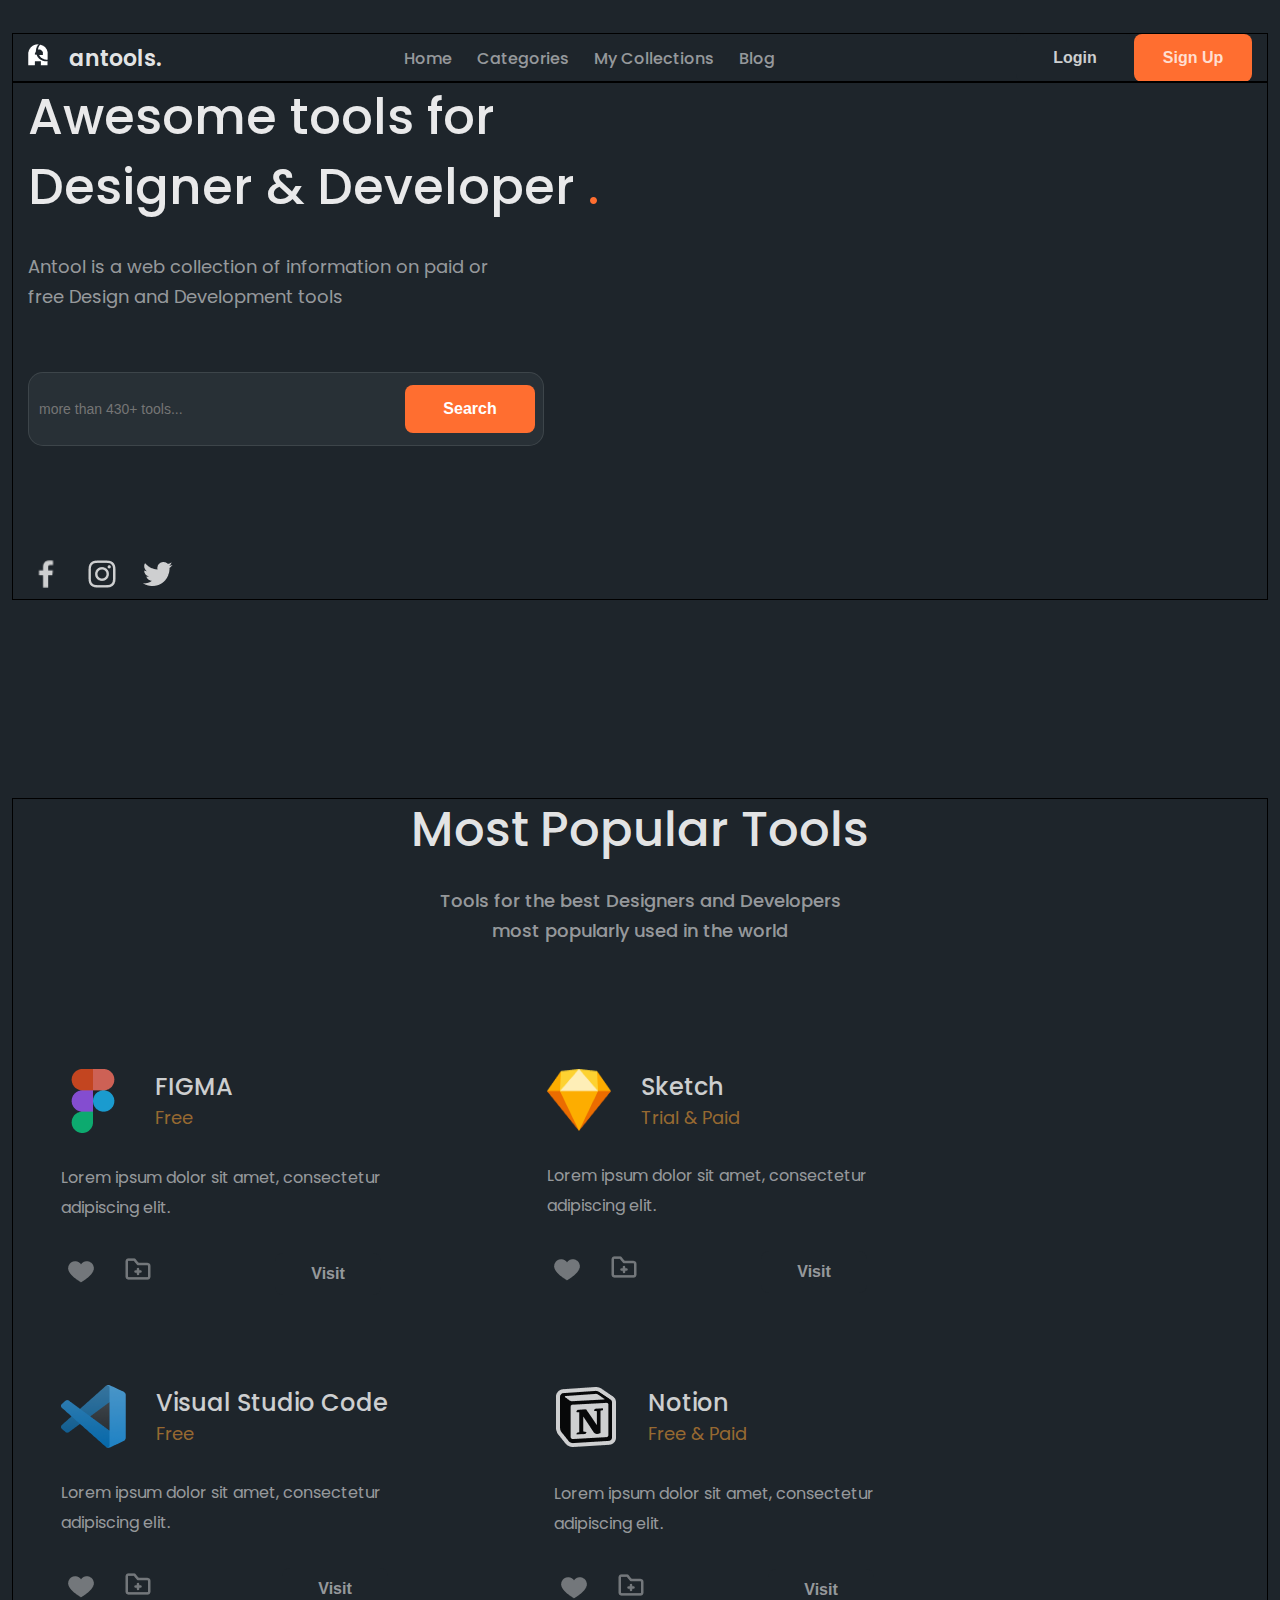
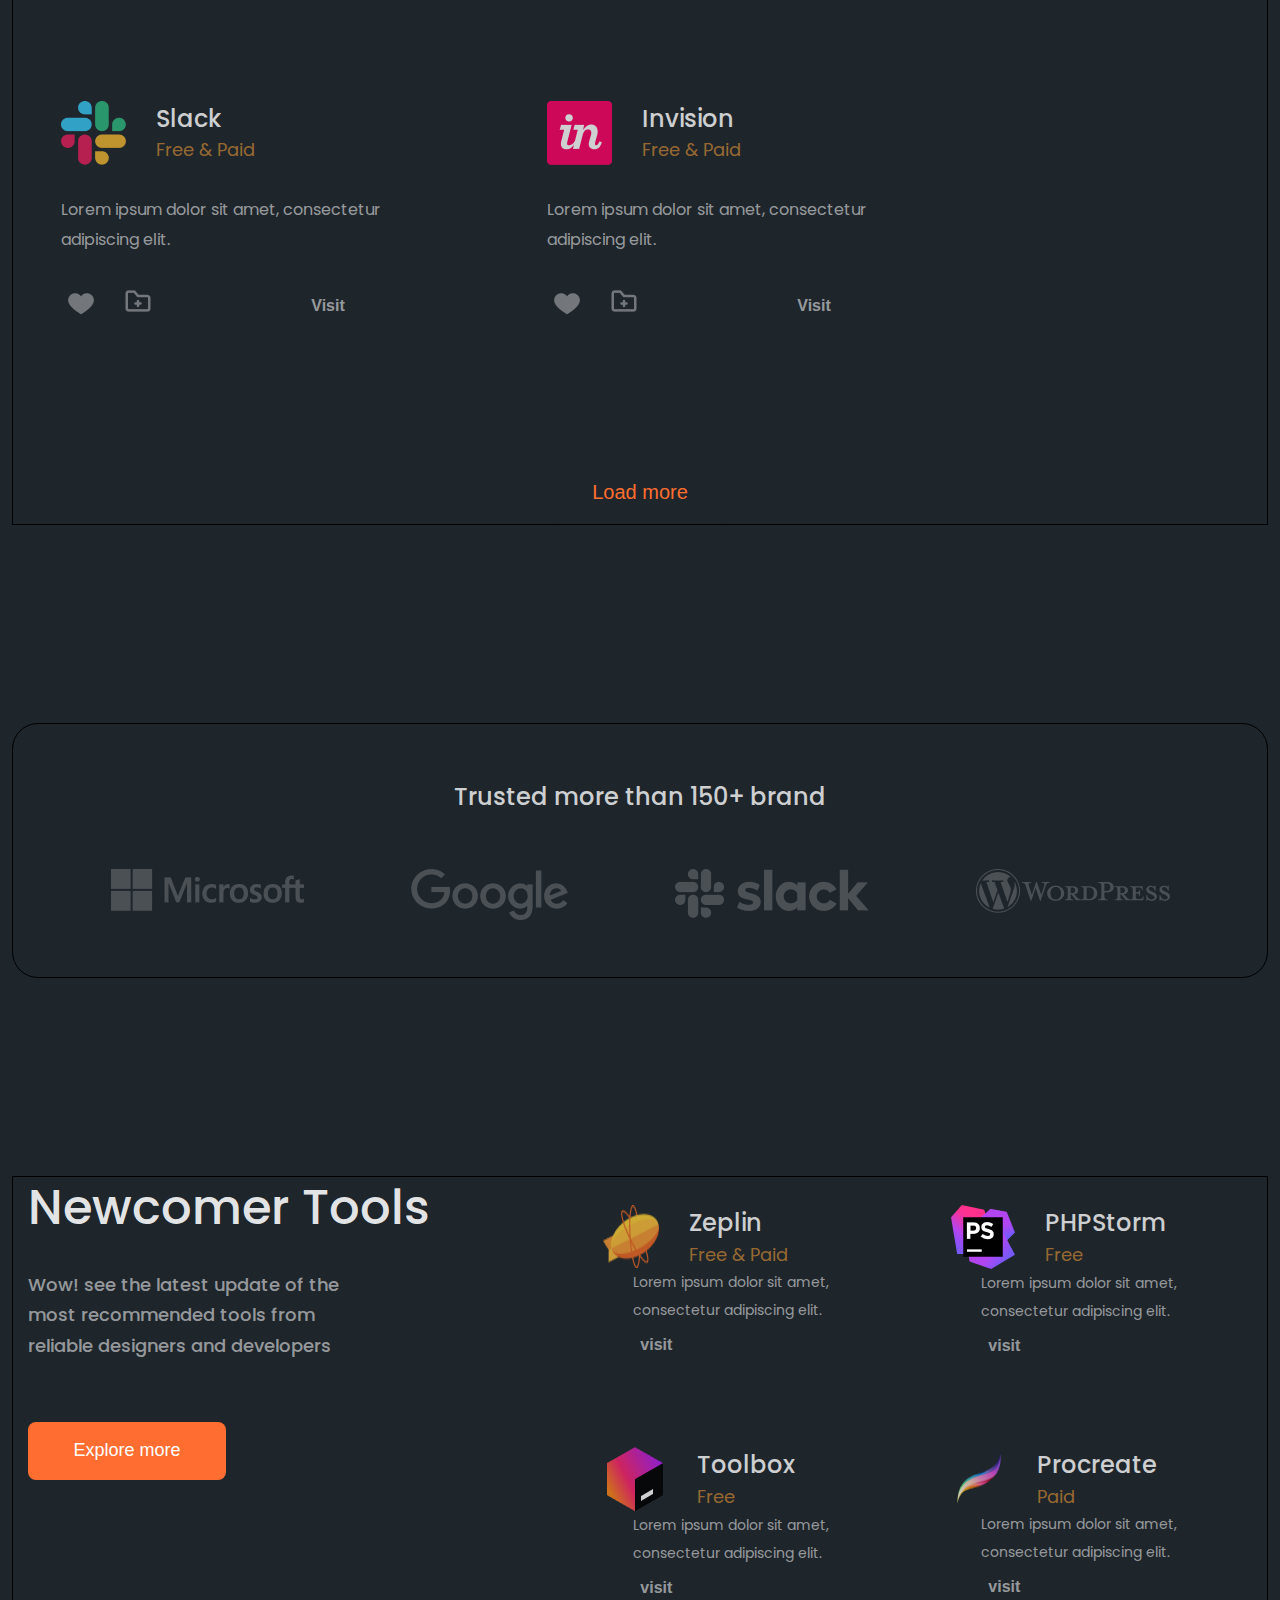
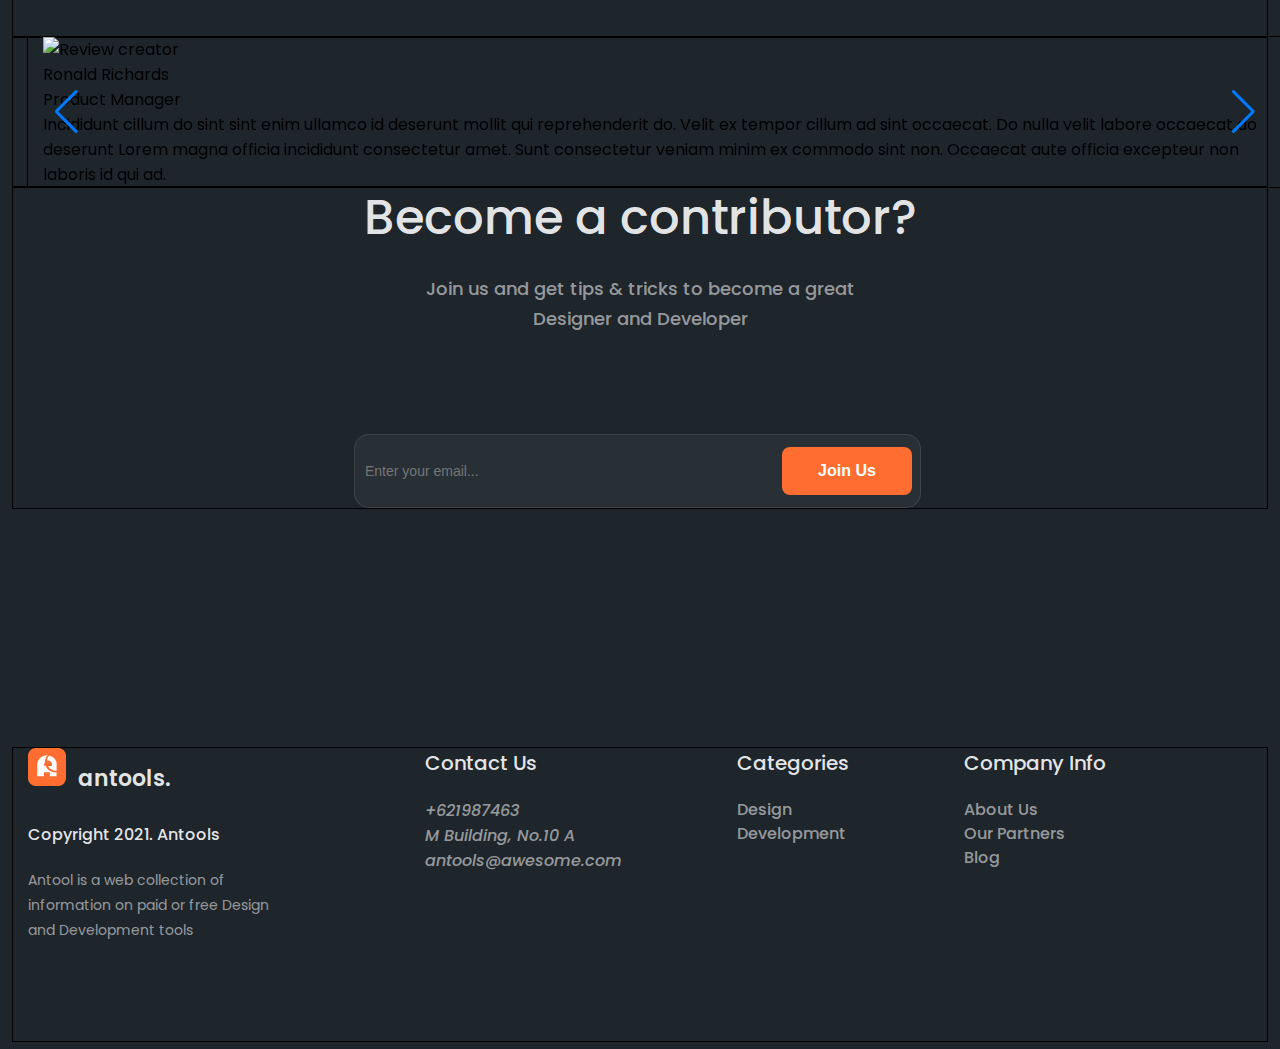
==== index.html @ a81a0d33 "styles new-tools" ====
<!DOCTYPE html>
<html lang="en">

<head>
    <meta charset="UTF-8" />
    <meta name="viewport" content="width=device-width, initial-scale=1.0" />
    <title>Document</title>
    <link rel="preconnect" href="https://fonts.googleapis.com">
    <link rel="preconnect" href="https://fonts.gstatic.com" crossorigin>
    <link href="https://fonts.googleapis.com/css2?family=Poppins:wght@400;500;600&family=Roboto&display=swap"
        rel="stylesheet">
    <link rel="stylesheet" href="https://cdnjs.cloudflare.com/ajax/libs/modern-normalize/2.0.0/modern-normalize.min.css"
        integrity="sha512-4xo8blKMVCiXpTaLzQSLSw3KFOVPWhm/TRtuPVc4WG6kUgjH6J03IBuG7JZPkcWMxJ5huwaBpOpnwYElP/m6wg=="
        crossorigin="anonymous" referrerpolicy="no-referrer" />
    <link rel="stylesheet" href="./css/reset.css">
    <link rel="stylesheet" href="./css/style.css">
    <link rel="stylesheet" href="https://cdn.jsdelivr.net/npm/swiper@11/swiper-bundle.min.css" />
    <script src="./script.js"></script>
</head>

<body>
    <header class="header">
        <div class="container header-container">
            <a href="#" class="header-logo"><img class="header-img-logo" src="./зображення/logo-black.png"
                    alt="logo-antools ">antools.</a>
            <nav class="nav">
                <ul class="nav-list">
                    <li class="nav-item"><a class="nav-link" href="#">Home</a></li>
                    <li class="nav-item"><a class="nav-link" href="#">Categories</a></li>
                    <li class="nav-item"><a class="nav-link" href="#"> My Collections</a></li>
                    <li class="nav-item"><a class="nav-link" href="#">Blog</a></li>
                </ul>
            </nav>
            <ul class="authorization-list">
                <li class="authorization-item"><button class="login-button" type="button">Login</button></li>
                <li class="authorization-item">
                    <button type="button" class="sign-button" type="button">Sign Up</button>
                </li>
            </ul>
        </div>
    </header>
    <main>
        <section class="hero">
            <div class="container">
                <h1 class="hero-title">Awesome tools for <br> Designer & Developer <span class="hero-dot">.</span></h1>
                <p class="hero-text">Antool is a web collection of information on paid or <br> free Design and
                    Development
                    tools</p>
                <form action="" class="hero-form">
                    <input class="hero-input" type="text" id="hero-Input" name="hero-Input"
                        placeholder="more than 430+ tools...">
                    <button class="hero-submit" type="submit">Search</button>
                </form>
                <ul class="social-list">
                    <li class="social-item"><a href="#" class="social-link"><img class="social-img"
                                src="./зображення/icon-facebook.png" alt="logo-facebook"></a></li>
                    <li class="social-item"><a href="#" class="social-link"><img class="social-img"
                                src="./зображення/icon-instagram.png" alt="logo-instagram"></a></li>
                    <li class="social-item"><a href="#" class="social-link"><img class="social-img"
                                src="./зображення/icon-twitter.png" alt="logo-twitter"></a></li>
                </ul>
            </div>
        </section>
        <section class="popular-section">
            <div class="container">
                <h2 class="popular-title">Most Popular Tools</h2>
                <p class="popular-text">Tools for the best Designers and Developers <br> most popularly used in the
                    world</p>
                <ul class="popular-list">
                    <li class="popular-card">
                        <div class="popular-box">
                            <img class="popular-img" src="./зображення/logo-figma.png" alt="figma logo">
                            <div class="popular-thumb">
                                <h3 class="popular-subtitle">FIGMA</h3>
                                <p class="popular-status">Free</p>
                            </div>
                        </div>
                        <p class="popular-desc">Lorem ipsum dolor sit amet, consectetur <br> adipiscing elit.</p>
                        <div class="popular-btn-box">
                            <div class="popular-img-box">
                                <button class="popular-like"><img src="./зображення/like.png" alt="like"></button>
                                <button class="popular-folder "><img src="./зображення/folder.png"
                                        alt="folder"></button>
                            </div>
                            <button type="button" class="popular-visit">Visit</button>
                        </div>
                    </li>
                    <li class="popular-card">
                        <div class="popular-box">
                            <img class="popular-img" src="./зображення/logos_sketch.png" alt="sketch logo">
                            <div class="popular-thumb">
                                <h3 class="popular-subtitle">Sketch</h3>
                                <p class="popular-status">Trial & Paid</p>
                            </div>
                        </div>
                        <p class="popular-desc">Lorem ipsum dolor sit amet, consectetur<br> adipiscing elit.</p>
                        <div class="popular-btn-box">
                            <div class="popular-img-box">
                                <button class="popular-like"><img src="./зображення/like.png" alt="like"></button>
                                <button class="popular-folder "><img src="./зображення/folder.png"
                                        alt="folder"></button>
                            </div>
                            <button type="button" class="popular-visit">Visit</button>
                        </div>
                    </li>
                    <li class="popular-card">
                        <div class="popular-box">
                            <img class="popular-img" src="./зображення/logos_visual-studio-code (1).png"
                                alt="visual studio code">
                            <div class="popular-thumb">
                                <h3 class="popular-subtitle">Visual Studio Code</h3>
                                <p class="popular-status">Free</p>
                            </div>
                        </div>
                        <p class="popular-desc">Lorem ipsum dolor sit amet, consectetur<br> adipiscing elit.</p>
                        <div class="popular-btn-box">
                            <div class="popular-img-box">
                                <button class="popular-like"><img src="./зображення/like.png" alt="like"></button>
                                <button class="popular-folder "><img src="./зображення/folder.png"
                                        alt="folder"></button>
                            </div>
                            <button type="button" class="popular-visit">Visit</button>
                        </div>
                    <li class="popular-card">
                        <div class="popular-box">
                            <img class="popular-img" src="./зображення/notion.png" alt="notion logo">
                            <div class="popular-thumb">
                                <h3 class="popular-subtitle">Notion</h3>
                                <p class="popular-status">Free & Paid</p>
                            </div>
                        </div>
                        <p class="popular-desc">Lorem ipsum dolor sit amet, consectetur<br> adipiscing elit.</p>
                        <div class="popular-btn-box">
                            <div class="popular-img-box">
                                <button class="popular-like"><img src="./зображення/like.png" alt="like"></button>
                                <button class="popular-folder "><img src="./зображення/folder.png"
                                        alt="folder"></button>
                            </div>
                            <button type="button" class="popular-visit">Visit</button>
                        </div>
                    <li class="popular-card">
                        <div class="popular-box">
                            <img class="popular-img" src="./зображення/logo-slack.png" alt="slack logo">
                            <div class="popular-thumb">
                                <h3 class="popular-subtitle">Slack</h3>
                                <p class="popular-status">Free & Paid</p>
                            </div>
                        </div>
                        <p class="popular-desc">Lorem ipsum dolor sit amet, consectetur<br> adipiscing elit.</p>
                        <div class="popular-btn-box">
                            <div class="popular-img-box">
                                <button class="popular-like"><img src="./зображення/like.png" alt="like"></button>
                                <button class="popular-folder "><img src="./зображення/folder.png"
                                        alt="folder"></button>
                            </div>
                            <button type="button" class="popular-visit">Visit</button>
                        </div>
                    </li>
                    <li class="popular-card">
                        <div class="popular-box">
                            <img class="popular-img" src="./зображення/logos_invision-icon.png" alt="Invision logo">
                            <div class="popular-thumb">
                                <h3 class="popular-subtitle">Invision</h3>
                                <p class="popular-status">Free & Paid</p>
                            </div>
                        </div>
                        <p class="popular-desc">Lorem ipsum dolor sit amet, consectetur<br> adipiscing elit.</p>
                        <div class="popular-btn-box">
                            <div class="popular-img-box">
                                <button class="popular-like"><img src="./зображення/like.png" alt="like"></button>
                                <button class="popular-folder "><img src="./зображення/folder.png"
                                        alt="folder"></button>
                            </div>
                            <button type="button" class="popular-visit">Visit</button>
                        </div>
                </ul>
                <button class="popular-Load-more">Load more</button>
            </div>
        </section>
        <section class="brands">
            <div class="container brands-container">
                <h4 class="brands-title">Trusted more than 150+ brand</h4>
                <ul class="brands-list">
                    <li class="brands-item"><img class="brands-img" src="./зображення/logos_microsoft.png"
                            alt="microsoft logo"></li>
                    <li class="brands-item"><img class="brands-img" src="./зображення/logos_google.png"
                            alt="google logo"></li>
                    <li class="brands-item"><img class="brands-img" src="./зображення/logos_slack.png" alt="slack logo">
                    </li>
                    <li class="brands-item"><img class="brands-img" src="./зображення/logos_wordpress.png"
                            alt="word press logo"></li>
                </ul>
            </div>
        </section>
        <section class="new-tools">
            <div class="container new-tools-container">
                <div class="new-tools-wrap">
<h2 class="new-tools-title">Newcomer Tools</h2>
                <p class="new-tools-text">Wow! see the latest update of the most recommended tools from reliable
                    designers and developers</p>
                <button class="new-tools-button" type="button">Explore more</button>
                </div>
                <div class="new-tools-list-box">
                <ul class="new-tools-list">
                    <li class="new-tools-card">
                        <div class="new-tools-box">
                            <img class="new-tools-img" src="./зображення/zeplin.png" alt="Zeplin logo">
                            <div class="new-tools-thumb">
                                <h3 class="new-tools-subtitle">Zeplin</h3>
                                <p class="new-tools-status">Free & Paid</p>
                            </div>
                        </div>
                        <p class="new-tools-subtext">Lorem ipsum dolor sit amet,<br> consectetur adipiscing elit.</p>
                        <div class="new-tools-btn-box">
                            <button class="new-tools-visit">visit</button>
                        </div>
                    </li>
                    <li class="new-tools-card">
                        <div class="new-tools-box">
                            <img class="new-tools-img" src="./зображення/logo_phpstorm.png" alt="PHPStorm logo">
                            <div class="new-tools-thumb">
                                <h3 class="new-tools-subtitle">PHPStorm</h3>
                                <p class="new-tools-status">Free</p>
                            </div>
                        </div>
                        <p class="new-tools-subtext">Lorem ipsum dolor sit amet,<br> consectetur adipiscing elit.</p>
                        <div class="new-tools-btn-box">
                            <button class="new-tools-visit">visit</button>
                        </div>
                    </li>
                    <li class="new-tools-card">
                        <div class="new-tools-box">
                            <img class="new-tools-img" src="./зображення/logo-toolbox.png" alt="Toolbox logo">
                            <div class="new-tools-thumb">
                                <h3 class="new-tools-subtitle">Toolbox</h3>
                                <p class="new-tools-status">Free</p>
                            </div>
                        </div>
                        <p class="new-tools-subtext">Lorem ipsum dolor sit amet,<br> consectetur adipiscing elit.</p>
                        <div class="new-tools-btn-box">
                            <button class="new-tools-visit">visit</button>
                        </div>
                    </li>
                    <li class="new-tools-card">
                        <div class="new-tools-box">
                            <img class="new-tools-img" src="./зображення/procreate.png" alt="Procreate logo">
                            <div class="new-tools-thumb">
                                <h3 class="new-tools-subtitle">Procreate</h3>
                                <p class="new-tools-status">Paid</p>
                            </div>
                        </div>
                        <p class="new-tools-subtext">Lorem ipsum dolor sit amet,<br> consectetur adipiscing elit.</p>
                        <div class="new-tools-btn-box">
                            <button class="new-tools-visit">visit</button>
                        </div>
                    </li>
                </ul>
                </div>

            </div>
        </section>
        <section class="reviews">
            <div class="container">
                <div class="container reviews-container">
                    <!-- Slider main container -->
                    <div class="swiper">
                        <!-- Additional required wrapper -->
                        <div class="swiper-wrapper">
                            <!-- Slides -->
                            <div class="swiper-slide reviews-box">
                                <div class="reviews-wrap">
                                    <img src="./images/review-img-1.png" alt="Review creator " width="392" />
                                    <div class="reviews-info">
                                        <p class="reviews-mane">Ronald Richards</p>
                                        <p class="reviews-position">Product Manager</p>
                                    </div>
                                </div>

                                <p class="reviews-text">
                                    Incididunt cillum do sint sint enim ullamco id deserunt mollit
                                    qui reprehenderit do. Velit ex tempor cillum ad sint occaecat.
                                    Do nulla velit labore occaecat do deserunt Lorem magna officia
                                    incididunt consectetur amet. Sunt consectetur veniam minim ex
                                    commodo sint non. Occaecat aute officia excepteur non laboris
                                    id qui ad.
                                </p>
                            </div>
                            <div class="swiper-slide reviews-box">
                                <div class="reviews-wrap">
                                    <img src="/images/review-img-2.png" alt="Review creator " />
                                    <div class="reviews-info">
                                        <p class="reviews-mane">Julia Kriwald</p>
                                        <p class="reviews-position">HR spesialist</p>
                                    </div>
                                </div>

                                <p class="reviews-text">
                                    Incididunt cillum do sint sint enim ullamco id deserunt mollit
                                    qui reprehenderit do. Velit ex tempor cillum ad sint occaecat.
                                    Do nulla velit labore occaecat do deserunt Lorem magna officia
                                    incididunt consectetur amet. Sunt consectetur veniam minim ex
                                    commodo sint non. Occaecat aute officia excepteur non laboris
                                    id qui ad.
                                </p>
                            </div>
                            <div class="swiper-slide reviews-box">
                                <div class="reviews-wrap">
                                    <img src="./images/review-img-3.png" alt="Review creator " width="392" />
                                    <div class="reviews-info">
                                        <p class="reviews-mane">John Mckenzie</p>
                                        <p class="reviews-position">Designer Manager</p>
                                    </div>
                                </div>

                                <p class="reviews-text">
                                    Lorem ipsum dolor sit amet consectetur adipisicing elit.
                                    Labore repellat accusamus praesentium ducimus. Hic quasi ipsa
                                    obcaecati temporibus odit provident asperiores veniam sint
                                    soluta, distinctio perferendis laboriosam odio nulla officia?
                                </p>
                            </div>
                        </div>

                        <!-- If we need navigation buttons -->
                        <div class="swiper-button-prev"></div>
                        <div class="swiper-button-next"></div>
                    </div>
                </div>
                <!--piznizhe-->
            </div>
        </section>
        <section class="contributors">
            <div class="container">
                <h4 class="contributors-title">Become a contributor?</h4>
                <p class="contributor-text">Join us and get tips & tricks to become a great <br> Designer and Developer
                </p>
                <div class="contributor-box">
                    <input class="contributor-input" type="text" placeholder="Enter your email...">
                    <button class="contributors-button" type="submit"> Join Us</button>
                </div>
            </div>
        </section>
    </main>
    <footer class="footer">
        <div class="container footer-container">
            <div class="footer-box">
                <a class="footer-logo" href="#"> <img class="footer-logo-img" src="./зображення/logo-orange.png"
                        alt="logo-antools">antools.</a>
                <p class="footer-text">Copyright 2021. Antools</p>
                <p class="footer-definition">
                    Antool is a web collection of <br> information on paid or free Design <br> and
                    Development tools
                </p>
            </div>
            <div class="footer-wrap">
                <div class="footer-contact">
                    <h3 class="contact-title">Contact Us</h3>
                    <address>
                        <ul class="contact-list">
                            <li class="contact-item">
                                <a class="contact-link" href="tel:+621987463">+621987463</a>
                            </li>
                            <li class="contact-item">
                                <a class="contact-link" href=""> M Building, No.10 A</a>
                            </li>
                            <li class="contact-item">
                                <a class="contact-link" href="mailto:antools@awesome.com">antools@awesome.com</a>
                            </li>
                        </ul>
                    </address>
                </div>
                <div class="footer-categories">
                    <h3 class="categories-title">Categories</h3>
                    <ul class="categories-list">
                        <li class="categories-item">Design</li>
                        <li class="categories-item">Development</li>
                    </ul>
                </div>
                <div class="footer-info">
                    <h3 class="info-title">Company Info</h3>
                    <ul class="info-list">
                        <li class="info-item">About Us</li>
                        <li class="info-item">Our Partners</li>
                        <li class="info-item">Blog</li>
                    </ul>
                </div>
            </div>
</body>

</html>
---- css/style.css ----
:root {
    --main-background-color: #1E252B;
    --second-background-color: #283036;
    --button-background-color: #FF6E30;
    --accent-text-color: #fff;
    --second-border-color: rgba(255, 255, 255, 0.05);
    --white-text-color: rgba(255, 255, 255, 0.80);
    --border-color: rgba(255, 255, 255, 0.10);
    --main-text-color: rgba(255, 255, 255, 0.90);
    --second-text-color: rgba(255, 255, 255, 0.55);
}

body {
    font-family: "Poppins", sans-serif;
    background-color: var(--main-background-color);
}

.container {
    width: 1224px;
    padding: 0 15px;
    margin-left: auto;
    margin-right: auto;
    outline: 1px solid black;
}

.header {
    padding-top: 26px;
}

.header-container {
    display: flex;
    justify-content: space-between;
    align-items: center;
}

.header-img-logo {
    margin-right: 21px;
}

.header-logo {
    font-size: 22px;
    font-weight: 600;
    color: var(--main-text-color);
}

.nav-list {
    display: flex;
    gap: 25px;
}

.nav-link:hover {
    color: var(--button-background-color);
}


.nav-link {
    font-size: 16px;
    font-style: normal;
    font-weight: 500;
    color: var(--second-text-color);
}

.authorization-list {
    display: flex;
}

.login-button {
    width: 118px;
    height: 48px;
    border-radius: 8px;
    background-color: var(--main-background-color);
    color: rgba(255, 255, 255, 0.78);
    font-size: 16px;
    font-weight: 600;
}

.sign-button {
    width: 118px;
    height: 48px;
    border-radius: 8px;
    background-color: var(--button-background-color);
    color: rgba(255, 255, 255, 0.78);
    font-size: 16px;
    font-weight: 600;
}

main {
    position: relative;
}

/*.hero::after {
    position: absolute;
    content: "";
    display: inline-block;
    height: 500px;
    width: 850px;
    top: 0;
    right: 0;
    background-image: url(../зображення/hero-bg-img.png);
    background-repeat: no-repeat;
}*/

.hero-title {
    color: var(--main-text-color);
    font-size: 50px;
    font-weight: 500;
    line-height: 140%;
}

.hero-dot {
    color: var(--button-background-color);
}

.hero-text {
    margin-top: 30px;
    margin-bottom: 60px;
    font-size: 18px;
    font-style: normal;
    font-weight: 400;
    line-height: 30px;
    color: var(--second-text-color);
}

.hero-form {
    display: flex;
    padding: 12px 8px;
    width: 498px;
    border-radius: 15px;
    border: 1.5px solid rgba(255, 255, 255, 0.1);
    background-color: #283036;
    /*border-color: 1.5 var(--border-color);*/
}

.hero-input {
    flex: 1;
    font-size: 14px;
    font-weight: 400;
    border: none;
    outline: none;
    color: var(--second-text-color);
    background-color: transparent;
}

/*.hero-input {
    font-size: 14px;
    font-weight: 400;
    width: 497.659px;
    height: 64px;
    border-radius: 15px;
    background-color: var(--second-background-color);
    color: var(--second-text-color);
}*/

.hero-submit {
    width: 130px;
    height: 48px;
    font-size: 16px;
    font-weight: 600;
    border-radius: 8px;
    color: var(--accent-text-color);
    background-color: var(--button-background-color);
}


.social-list {
    margin-top: 110px;
    display: flex;
    gap: 20px;
}

.social-img {
    width: 36px;
    height: 36px;
}

.popular-section {
    padding: 200px 0;
}

.popular-title {
    text-align: center;
    font-size: 48px;
    font-weight: 500;
    line-height: 130%;
    color: var(--main-text-color);
}

.popular-text {
    margin-top: 25px;
    text-align: center;
    font-size: 18px;
    font-weight: 500;
    line-height: 30px;
    color: var(--second-text-color);
}

.popular-list {
    display: flex;
    flex-wrap: wrap;
    margin-top: 90px;
    row-gap: 24px;
    column-gap: 100px;
}

.popular-card:hover {
    background-color: var(--second-background-color);
    border-radius: 15px;
}

.popular-card:hover .popular-visit {
    background-color: var(--button-background-color);
}

.popular-card {
    flex-basis: calc((100% - 48px) \ 3);
    padding: 33px;
}

.popular-box {
    display: flex;
}

.popular-img {
    margin-right: 30px;
}


.popular-subtitle {
    font-size: 24px;
    font-weight: 500;
    color: rgba(255, 255, 255, 0.78);
}

.popular-status {
    color: rgba(255, 165, 55, 0.55);
    font-size: 18px;
    font-weight: 400;
}

.popular-desc {
    margin: 30px 0px;
    color: rgba(255, 255, 255, 0.55);
    font-size: 16px;
    font-weight: 400;
    line-height: 30px;
}

.popular-btn-box {
    display: flex;
    justify-content: space-between;
}

.popular-like {
    margin-right: 12px;
    background-color: var(--main-background-color);
}

.popular-folder {
    background-color: var(--main-background-color);
}


.popular-visit {
    width: 106px;
    height: 42px;
    border-radius: 8px;
    background-color: var(--main-background-color);
    color: rgba(255, 255, 255, 0.55);
    font-size: 16px;
    font-weight: 600;
}

.popular-Load-more {
    margin-top: 100px;
    margin-left: 520px;
    color: var(--button-background-color);
    font-size: 20px;
    font-weight: 500;
    width: 184px;
    height: 64px;
    border-radius: 8px;
    border-color: 1px var(--border-color);
    background-color: var(--main-background-color);
}

.brands {
    padding-bottom: 200px;
}

.brands-container {
    height: 253px;
    border-radius: 25px;
    border: 2px var(--second-border-color);
}

.brands-title {
    padding-top: 55px;
    text-align: center;
    font-size: 24px;
    font-weight: 500;
    color: var(--white-text-color);
}

.brands-list {
    display: flex;
    margin-top: 55px;
    justify-content: center;
    gap: 107px;
}

.new-tools-container{
    display: flex;
}

.new-tools-title{
color: var(--main-text-color);
    font-size: 48px;
    font-weight: 500;
    line-height: 1.3;
}

.new-tools-text{
    margin-top: 30px;
    margin-bottom: 60px;
    margin-right: 200px;
color: var(--second-text-color);
    font-size: 18px;
    font-weight: 500;
    line-height: 1.7;
}

.new-tools-button{
width: 198px;
    height: 58px;
    border-radius: 8px;
    color: var(--accent-text-color);
        font-size: 18px;
        font-weight: 500;
        line-height: 1.5;
    background-color: var(--button-background-color);
}




.new-tools-list{
display: flex;
flex-wrap: wrap;
column-gap: 50px;
row-gap: 24px;
}
.new-tools-card:hover{
        border-radius: 15px;
        background-color: var(--second-background-color);
}

.new-tools-card:hover .new-tools-visit{
    background-color: var(--button-background-color);
    border-radius: 8px;
}

.new-tools-card{
    padding:28px 21px ;
    flex-basis: calc((100% - 24px) \ 2);
}

.new-tools-box {
    display: flex;
}

.new-tools-img{
    margin-right: 30px;
}

.new-tools-subtitle {
    color: rgba(255, 255, 255, 0.78);
    font-size: 24px;
    font-weight: 500;
    line-height: 1.5;
}

.new-tools-status {
    color: rgba(255, 165, 55, 0.55);
    font-size: 18px;
    font-weight: 400;
    line-height: 1.5;
}

.new-tools-subtext {
    margin: 0 30px;
    color: var(--second-text-color);
    font-size: 14px;
    font-weight: 400;
    line-height: 2;
}

.new-tools-visit {
    width: 106px;
    height: 42px;
    font-size: 16px;
    font-weight: 600;
    line-height: 1.5;
    color: var(--second-text-color);
    background-color: var(--main-background-color);
}


.contributors {
    padding-bottom: 240px;
}

.contributors-title {
    margin-bottom: 25px;
    text-align: center;
    font-size: 48px;
    font-weight: 500;
    line-height: 62px;
    color: var(--main-text-color);
}

.contributor-text {
    margin-bottom: 100px;
    text-align: center;
    font-size: 18px;
    font-weight: 500;
    line-height: 30px;
    color: var(--second-text-color);
}

.contributor-box {
    display: flex;
    margin-left: 326px;
    padding: 12px 8px;
    width: 549px;
    border-radius: 15px;
    border: 1.5px solid rgba(255, 255, 255, 0.1);
    background-color: #283036;
}

.contributor-input {
    flex: 1;
    font-size: 14px;
    font-weight: 400;
    border: none;
    outline: none;
    color: var(--second-text-color);
    background-color: transparent;
}

.contributors-button {
    width: 130px;
    height: 48px;
    font-size: 16px;
    font-weight: 600;
    border-radius: 8px;
    color: var(--accent-text-color);
    background-color: var(--button-background-color);
}

.footer-container {
    display: flex;
    padding-bottom: 98px;
}

.footer-logo-img {
    margin-right: 12px;
}

.footer-logo {
    font-size: 22px;
    font-weight: 600;
    line-height: 1.5;
    color: var(--main-text-color);
}

.footer-text {
    margin-top: 27px;
    margin-bottom: 21px;
    font-size: 16px;
    font-weight: 500;
    color: var(--main-text-color);
}

.footer-definition {
    margin-right: 156px;
    font-size: 14px;
    font-weight: 400;
    line-height: 25px;
    color: var(--second-text-color);
}

.footer-wrap {
    display: flex;
    gap: 115px;
}

.contact-title {
    margin-bottom: 20px;
    font-size: 20px;
    font-weight: 500;
    color: var(--main-text-color);
}

.categories-title {
    margin-bottom: 20px;
    font-size: 20px;
    font-weight: 500;
    color: var(--main-text-color);
}

.info-title {
    margin-bottom: 20px;
    font-size: 20px;
    font-weight: 500;
    color: var(--main-text-color);
}

.contact-link {
    font-size: 16px;
    font-weight: 500;
    line-height: 24px;
    color: var(--second-text-color);
}

.categories-item {
    font-size: 16px;
    font-weight: 500;
    line-height: 24px;
    color: var(--second-text-color);
}

.info-item {
    font-size: 16px;
    font-weight: 500;
    line-height: 24px;
    color: var(--second-text-color);
}
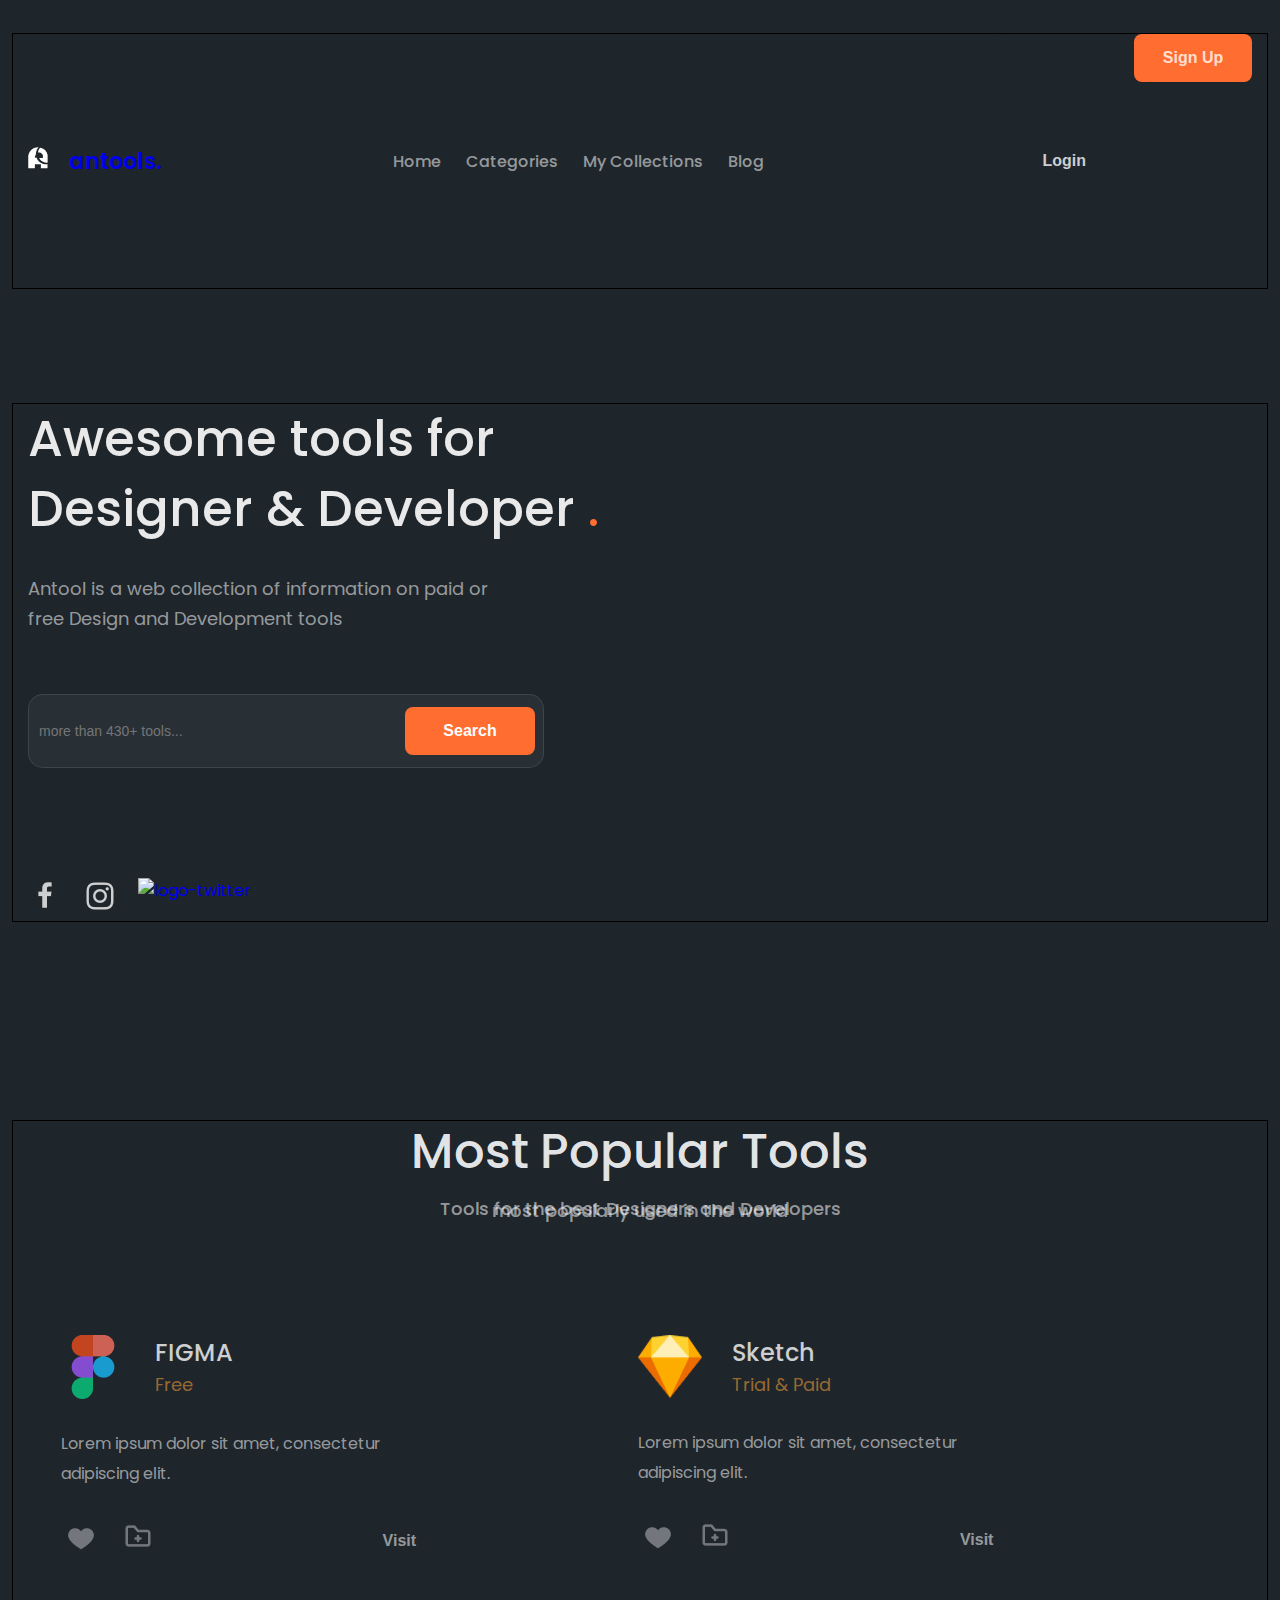
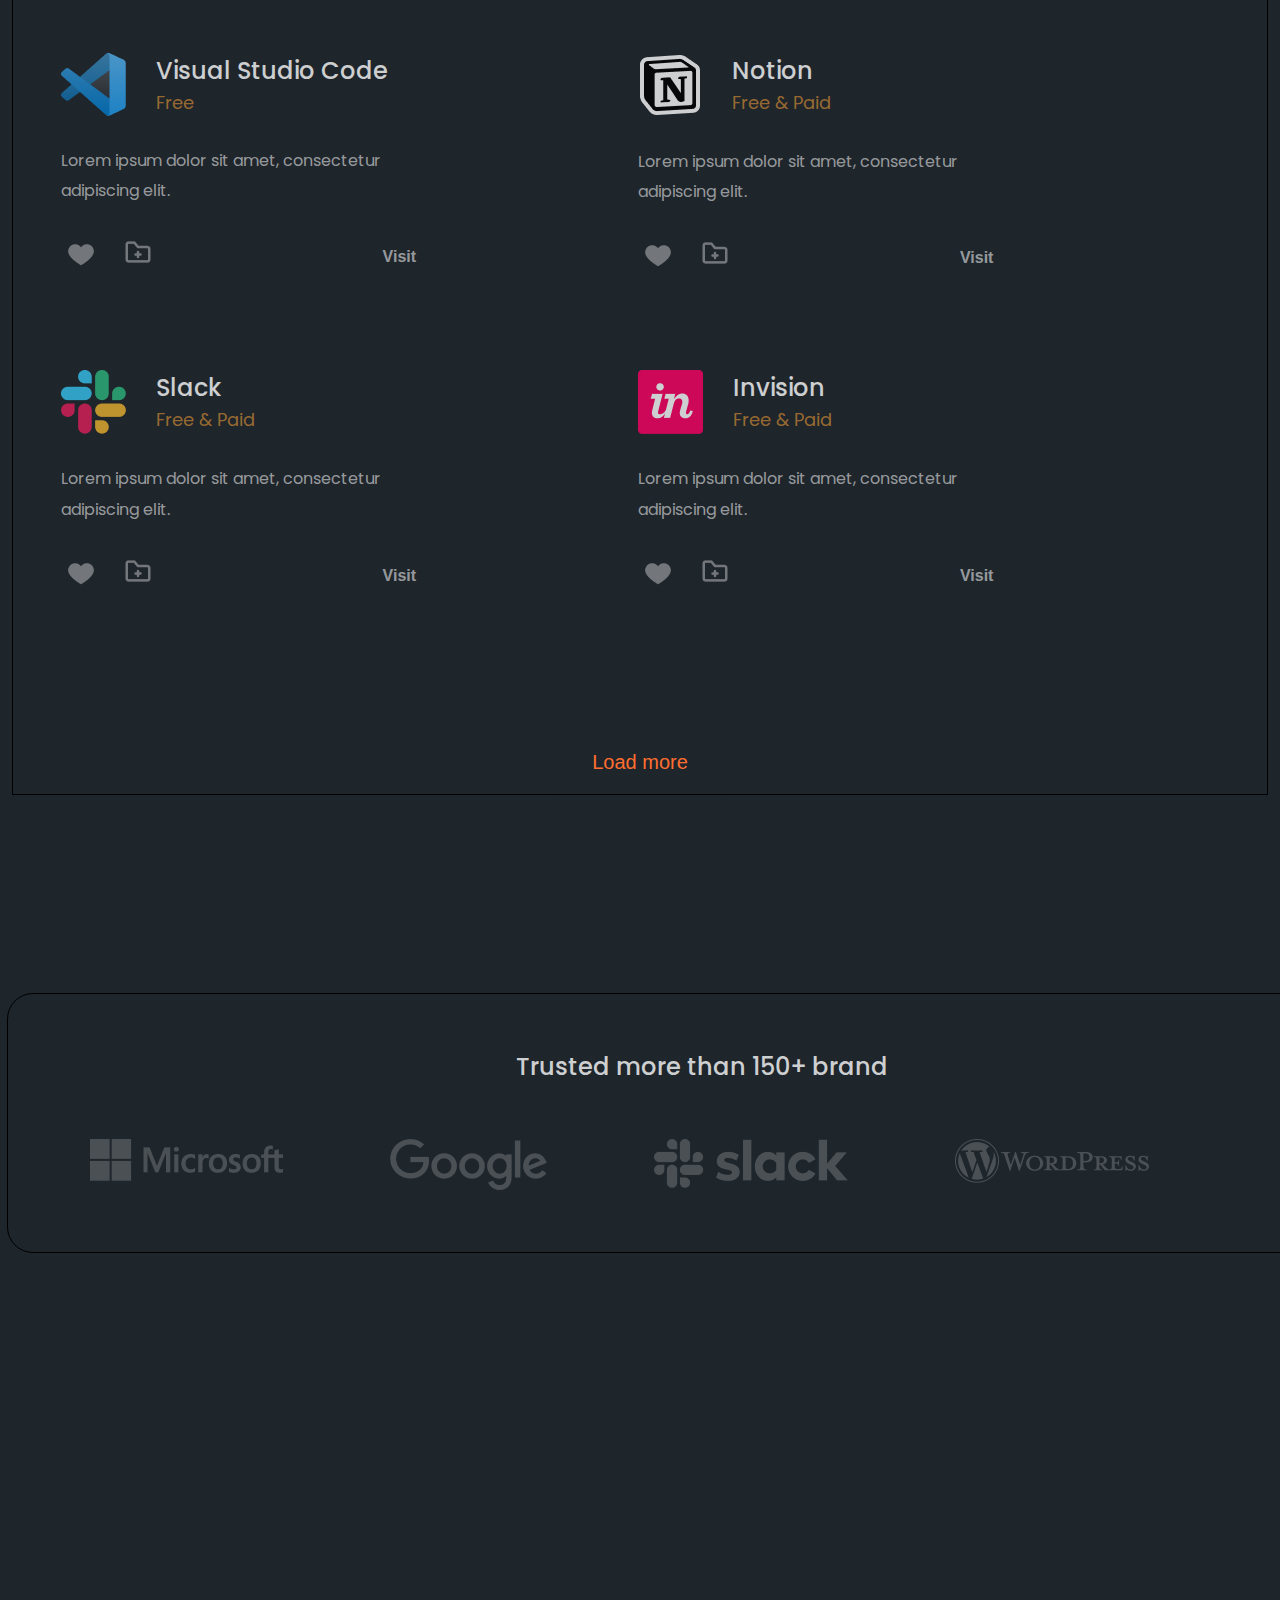
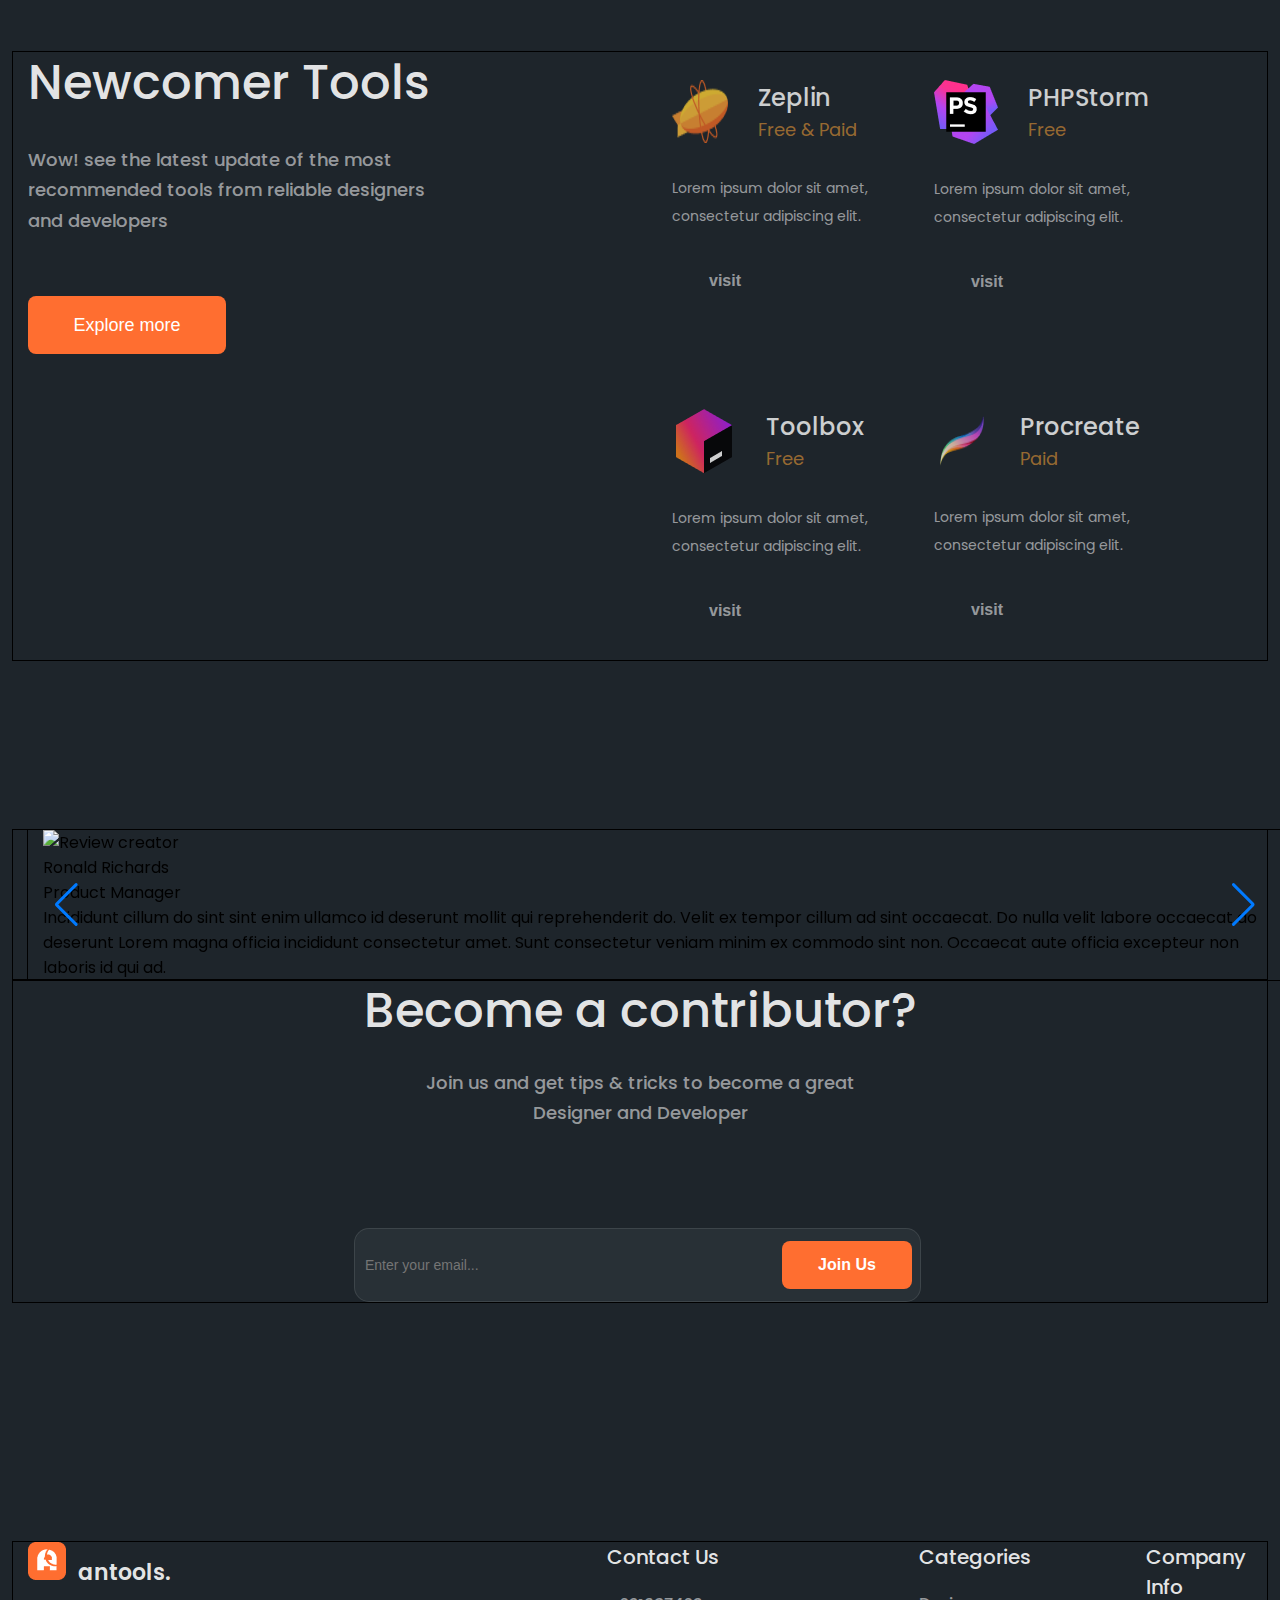
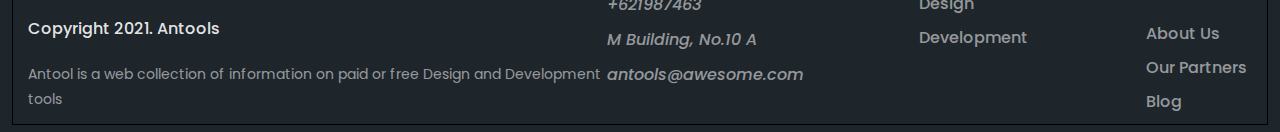
==== commit 60c30414: "debug" ====
--- a/index.html
+++ b/index.html
@@ -52,12 +52,12 @@
                     <button class="hero-submit" type="submit">Search</button>
                 </form>
                 <ul class="social-list">
-                    <li class="social-item"><a href="#" class="social-link"><img class="social-img"
-                                src="./зображення/icon-facebook.png" alt="logo-facebook"></a></li>
-                    <li class="social-item"><a href="#" class="social-link"><img class="social-img"
-                                src="./зображення/icon-instagram.png" alt="logo-instagram"></a></li>
-                    <li class="social-item"><a href="#" class="social-link"><img class="social-img"
-                                src="./зображення/icon-twitter.png" alt="logo-twitter"></a></li>
+                    <li class="social-item"><a href="#" class="social-link"><img width: 36px; height: 36px;
+                                class="social-img" src="./зображення/icon-facebook.png" alt="logo-facebook"></a></li>
+                    <li class="social-item"><a href="#" class="social-link"><img class="social-img" width: 36px; height:
+                                36px; src="./зображення/icon-instagram.png" alt="logo-instagram"></a></li>
+                    <li class="social-item"><a href="#" class="social-link"><img class="social-img" width: 36px; height:
+                                36px;src="./зображення/icon-twitter.png" alt="logo-twitter"></a></li>
                 </ul>
             </div>
         </section>
@@ -195,12 +195,11 @@
         <section class="new-tools">
             <div class="container new-tools-container">
                 <div class="new-tools-wrap">
-<h2 class="new-tools-title">Newcomer Tools</h2>
-                <p class="new-tools-text">Wow! see the latest update of the most recommended tools from reliable
-                    designers and developers</p>
-                <button class="new-tools-button" type="button">Explore more</button>
-                </div>
-                <div class="new-tools-list-box">
+                    <h2 class="new-tools-title">Newcomer Tools</h2>
+                    <p class="new-tools-text">Wow! see the latest update of the most recommended tools from reliable
+                        designers and developers</p>
+                    <button class="new-tools-button" type="button">Explore more</button>
+                </div>
                 <ul class="new-tools-list">
                     <li class="new-tools-card">
                         <div class="new-tools-box">
@@ -210,7 +209,8 @@
                                 <p class="new-tools-status">Free & Paid</p>
                             </div>
                         </div>
-                        <p class="new-tools-subtext">Lorem ipsum dolor sit amet,<br> consectetur adipiscing elit.</p>
+                        <p class="new-tools-subtext">Lorem ipsum dolor sit amet,<br> consectetur adipiscing elit.
+                        </p>
                         <div class="new-tools-btn-box">
                             <button class="new-tools-visit">visit</button>
                         </div>
@@ -223,7 +223,8 @@
                                 <p class="new-tools-status">Free</p>
                             </div>
                         </div>
-                        <p class="new-tools-subtext">Lorem ipsum dolor sit amet,<br> consectetur adipiscing elit.</p>
+                        <p class="new-tools-subtext">Lorem ipsum dolor sit amet,<br> consectetur adipiscing elit.
+                        </p>
                         <div class="new-tools-btn-box">
                             <button class="new-tools-visit">visit</button>
                         </div>
@@ -236,7 +237,8 @@
                                 <p class="new-tools-status">Free</p>
                             </div>
                         </div>
-                        <p class="new-tools-subtext">Lorem ipsum dolor sit amet,<br> consectetur adipiscing elit.</p>
+                        <p class="new-tools-subtext">Lorem ipsum dolor sit amet,<br> consectetur adipiscing elit.
+                        </p>
                         <div class="new-tools-btn-box">
                             <button class="new-tools-visit">visit</button>
                         </div>
@@ -249,14 +251,13 @@
                                 <p class="new-tools-status">Paid</p>
                             </div>
                         </div>
-                        <p class="new-tools-subtext">Lorem ipsum dolor sit amet,<br> consectetur adipiscing elit.</p>
+                        <p class="new-tools-subtext">Lorem ipsum dolor sit amet,<br> consectetur adipiscing elit.
+                        </p>
                         <div class="new-tools-btn-box">
                             <button class="new-tools-visit">visit</button>
                         </div>
                     </li>
                 </ul>
-                </div>
-
             </div>
         </section>
         <section class="reviews">
@@ -334,10 +335,10 @@
                 <h4 class="contributors-title">Become a contributor?</h4>
                 <p class="contributor-text">Join us and get tips & tricks to become a great <br> Designer and Developer
                 </p>
-                <div class="contributor-box">
+                <form action="" class="contributors-form">
                     <input class="contributor-input" type="text" placeholder="Enter your email...">
                     <button class="contributors-button" type="submit"> Join Us</button>
-                </div>
+                </form>
             </div>
         </section>
     </main>
@@ -348,7 +349,7 @@
                         alt="logo-antools">antools.</a>
                 <p class="footer-text">Copyright 2021. Antools</p>
                 <p class="footer-definition">
-                    Antool is a web collection of <br> information on paid or free Design <br> and
+                    Antool is a web collection of  information on paid or free Design and
                     Development tools
                 </p>
             </div>
--- a/css/style.css
+++ b/css/style.css
@@ -25,6 +25,7 @@
 
 .header {
     padding-top: 26px;
+    padding-bottom: 70px;
 }
 
 .header-container {
@@ -40,6 +41,7 @@
 .header-logo {
     font-size: 22px;
     font-weight: 600;
+    line-height: 1.5
     color: var(--main-text-color);
 }
 
@@ -65,8 +67,7 @@
 }
 
 .login-button {
-    width: 118px;
-    height: 48px;
+    padding:118px 48px;
     border-radius: 8px;
     background-color: var(--main-background-color);
     color: rgba(255, 255, 255, 0.78);
@@ -99,12 +100,14 @@
     background-image: url(../зображення/hero-bg-img.png);
     background-repeat: no-repeat;
 }*/
-
+.hero{
+    padding-top: 46px;
+}
 .hero-title {
     color: var(--main-text-color);
     font-size: 50px;
     font-weight: 500;
-    line-height: 140%;
+    line-height: 1.4;
 }
 
 .hero-dot {
@@ -168,10 +171,7 @@
     gap: 20px;
 }
 
-.social-img {
-    width: 36px;
-    height: 36px;
-}
+
 
 .popular-section {
     padding: 200px 0;
@@ -181,7 +181,7 @@
     text-align: center;
     font-size: 48px;
     font-weight: 500;
-    line-height: 130%;
+    line-height: 1.3;
     color: var(--main-text-color);
 }
 
@@ -190,7 +190,7 @@
     text-align: center;
     font-size: 18px;
     font-weight: 500;
-    line-height: 30px;
+    line-height: 1.7px;
     color: var(--second-text-color);
 }
 
@@ -198,8 +198,8 @@
     display: flex;
     flex-wrap: wrap;
     margin-top: 90px;
-    row-gap: 24px;
-    column-gap: 100px;
+    row-gap: 25px;
+    column-gap: 120px;
 }
 
 .popular-card:hover {
@@ -212,7 +212,7 @@
 }
 
 .popular-card {
-    flex-basis: calc((100% - 48px) \ 3);
+flex-basis: calc((100% - 50px) / 3);
     padding: 33px;
 }
 
@@ -228,6 +228,7 @@
 .popular-subtitle {
     font-size: 24px;
     font-weight: 500;
+    line-height: 1.5;
     color: rgba(255, 255, 255, 0.78);
 }
 
@@ -235,6 +236,7 @@
     color: rgba(255, 165, 55, 0.55);
     font-size: 18px;
     font-weight: 400;
+    line-height: 1.5;
 }
 
 .popular-desc {
@@ -242,7 +244,7 @@
     color: rgba(255, 255, 255, 0.55);
     font-size: 16px;
     font-weight: 400;
-    line-height: 30px;
+    line-height: 1.9;
 }
 
 .popular-btn-box {
@@ -271,15 +273,15 @@
 }
 
 .popular-Load-more {
-    margin-top: 100px;
-    margin-left: 520px;
+    display: block;
+    margin: 100px auto 0 auto;
     color: var(--button-background-color);
     font-size: 20px;
     font-weight: 500;
     width: 184px;
     height: 64px;
     border-radius: 8px;
-    border-color: 1px var(--border-color);
+    border: 1px var(--border-color);
     background-color: var(--main-background-color);
 }
 
@@ -288,13 +290,12 @@
 }
 
 .brands-container {
-    height: 253px;
+padding: 55px 82px;
     border-radius: 25px;
     border: 2px var(--second-border-color);
 }
 
 .brands-title {
-    padding-top: 55px;
     text-align: center;
     font-size: 24px;
     font-weight: 500;
@@ -304,12 +305,15 @@
 .brands-list {
     display: flex;
     margin-top: 55px;
-    justify-content: center;
     gap: 107px;
 }
-
+.new-tools{
+    padding-top: 200px;
+        padding-bottom: 170px;
+}
 .new-tools-container{
     display: flex;
+    justify-content: space-between;
 }
 
 .new-tools-title{
@@ -322,7 +326,7 @@
 .new-tools-text{
     margin-top: 30px;
     margin-bottom: 60px;
-    margin-right: 200px;
+    width: 427px;
 color: var(--second-text-color);
     font-size: 18px;
     font-weight: 500;
@@ -346,8 +350,9 @@
 .new-tools-list{
 display: flex;
 flex-wrap: wrap;
-column-gap: 50px;
-row-gap: 24px;
+row-gap: 50px;
+column-gap: 24px;
+max-width: 601px;
 }
 .new-tools-card:hover{
         border-radius: 15px;
@@ -366,6 +371,7 @@
 
 .new-tools-box {
     display: flex;
+    margin-bottom: 31px;
 }
 
 .new-tools-img{
@@ -387,7 +393,7 @@
 }
 
 .new-tools-subtext {
-    margin: 0 30px;
+    margin-bottom: 30px;
     color: var(--second-text-color);
     font-size: 14px;
     font-weight: 400;
@@ -414,7 +420,7 @@
     text-align: center;
     font-size: 48px;
     font-weight: 500;
-    line-height: 62px;
+    line-height: 1.3;
     color: var(--main-text-color);
 }
 
@@ -427,7 +433,7 @@
     color: var(--second-text-color);
 }
 
-.contributor-box {
+.contributors-form {
     display: flex;
     margin-left: 326px;
     padding: 12px 8px;
@@ -459,7 +465,7 @@
 
 .footer-container {
     display: flex;
-    padding-bottom: 98px;
+justify-content: space-between
 }
 
 .footer-logo-img {
@@ -482,10 +488,9 @@
 }
 
 .footer-definition {
-    margin-right: 156px;
     font-size: 14px;
     font-weight: 400;
-    line-height: 25px;
+    line-height: 1.8;
     color: var(--second-text-color);
 }
 
@@ -522,11 +527,16 @@
     color: var(--second-text-color);
 }
 
+.contact-item{
+    margin-bottom: 10px;
+}
+
 .categories-item {
     font-size: 16px;
     font-weight: 500;
     line-height: 24px;
     color: var(--second-text-color);
+    margin-bottom: 10px;
 }
 
 .info-item {
@@ -534,4 +544,5 @@
     font-weight: 500;
     line-height: 24px;
     color: var(--second-text-color);
+    margin-bottom: 10px;
 }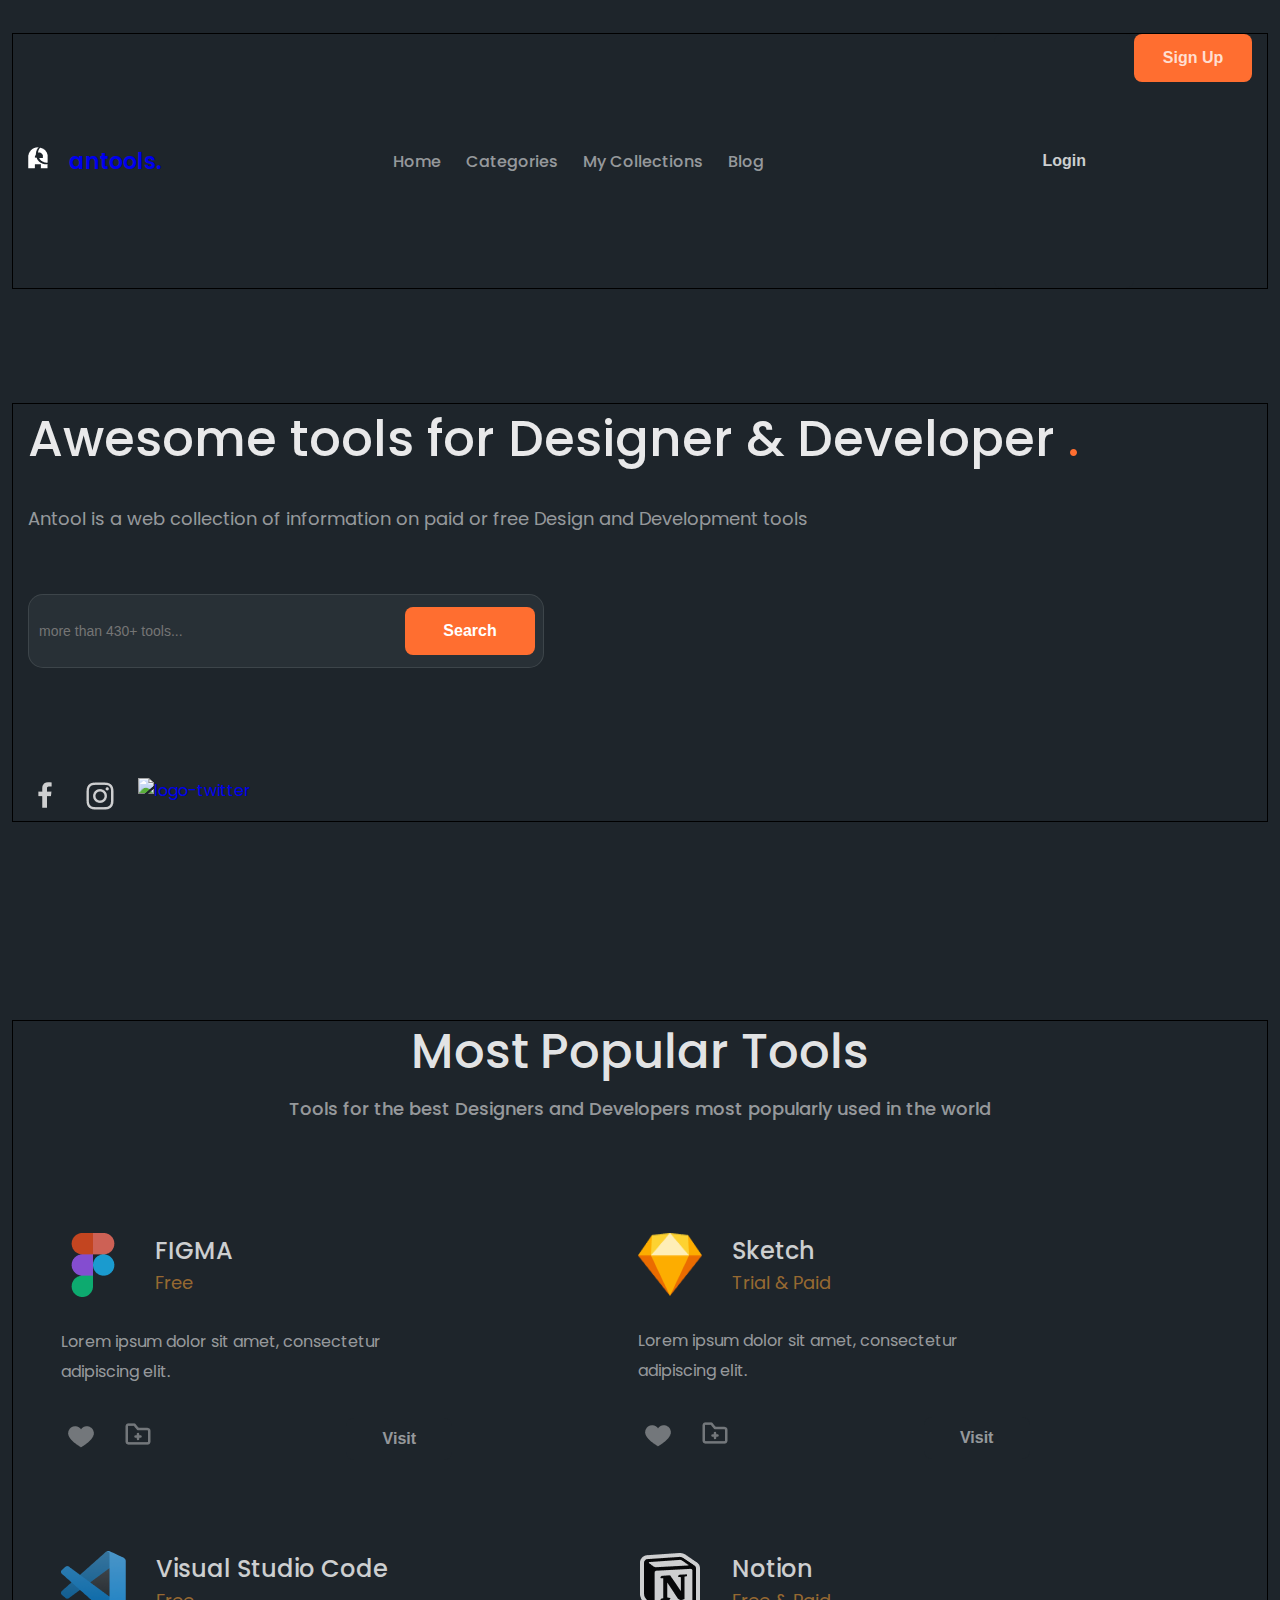
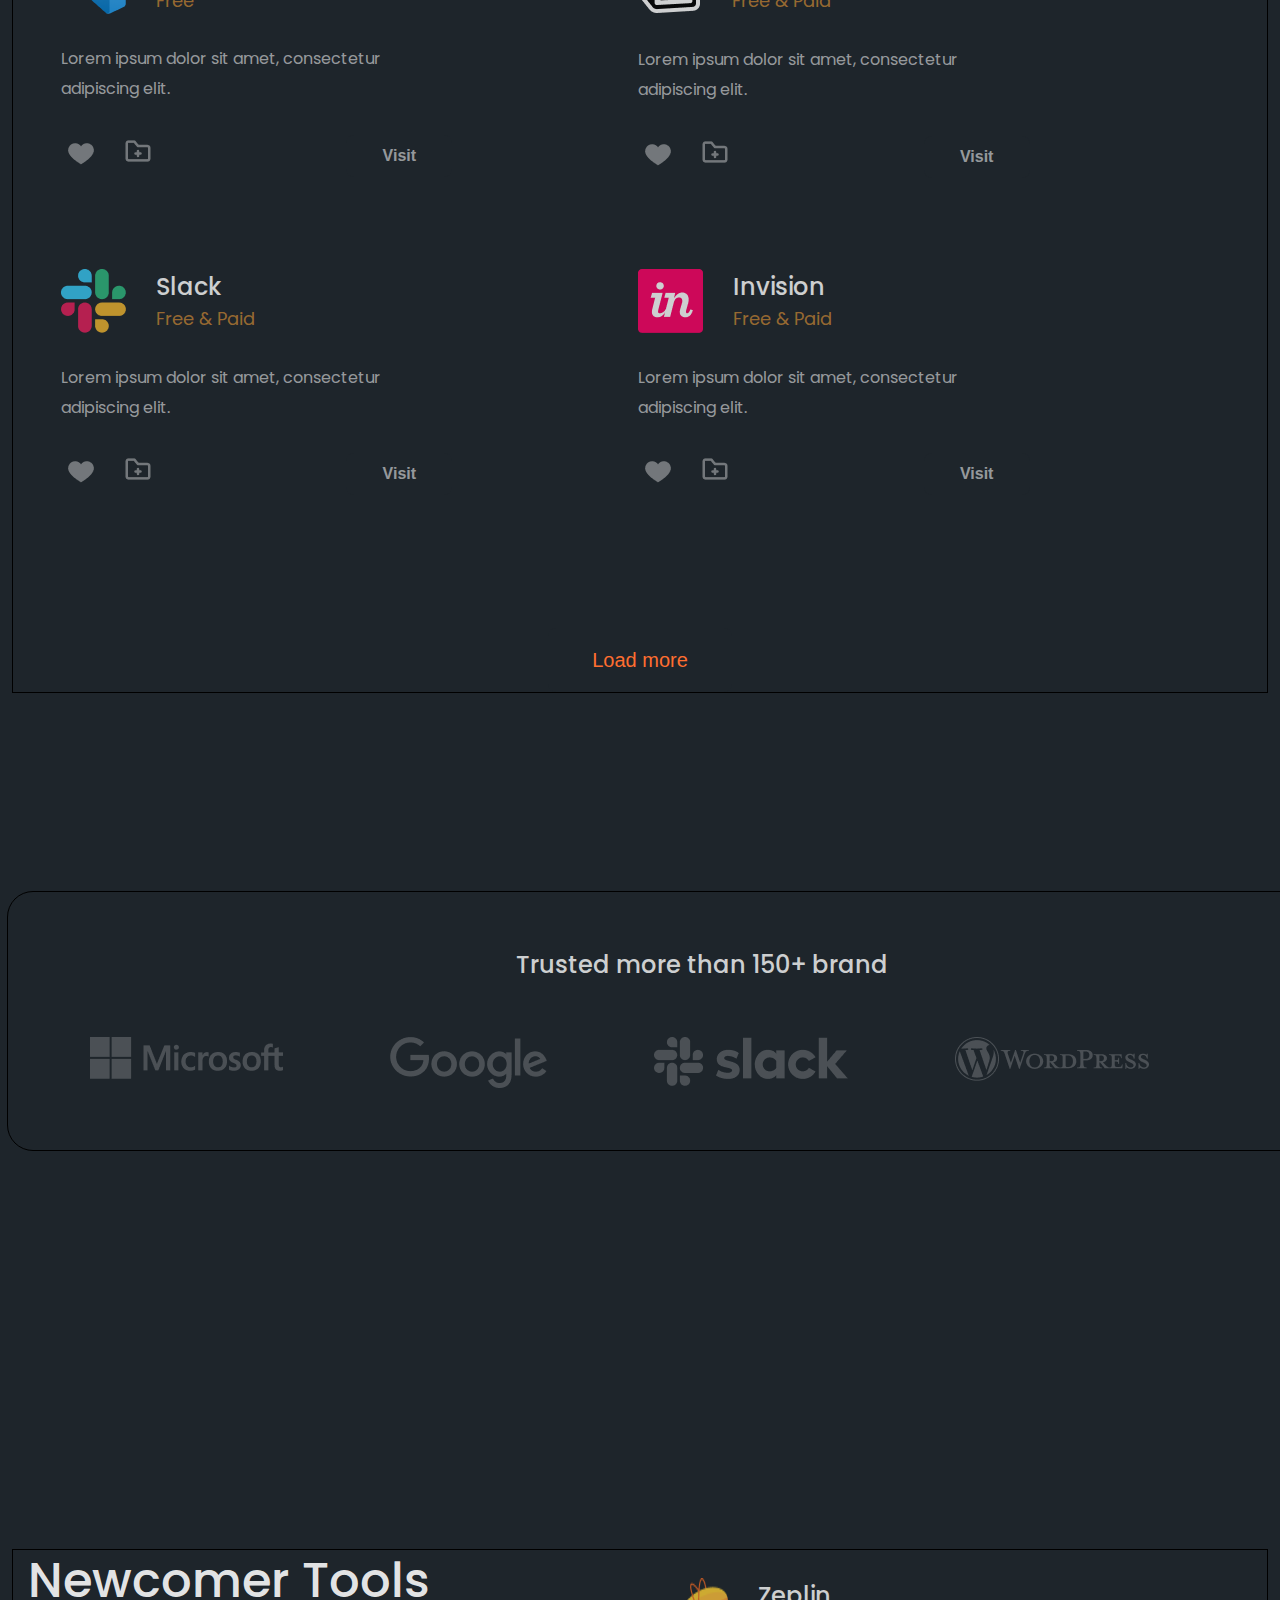
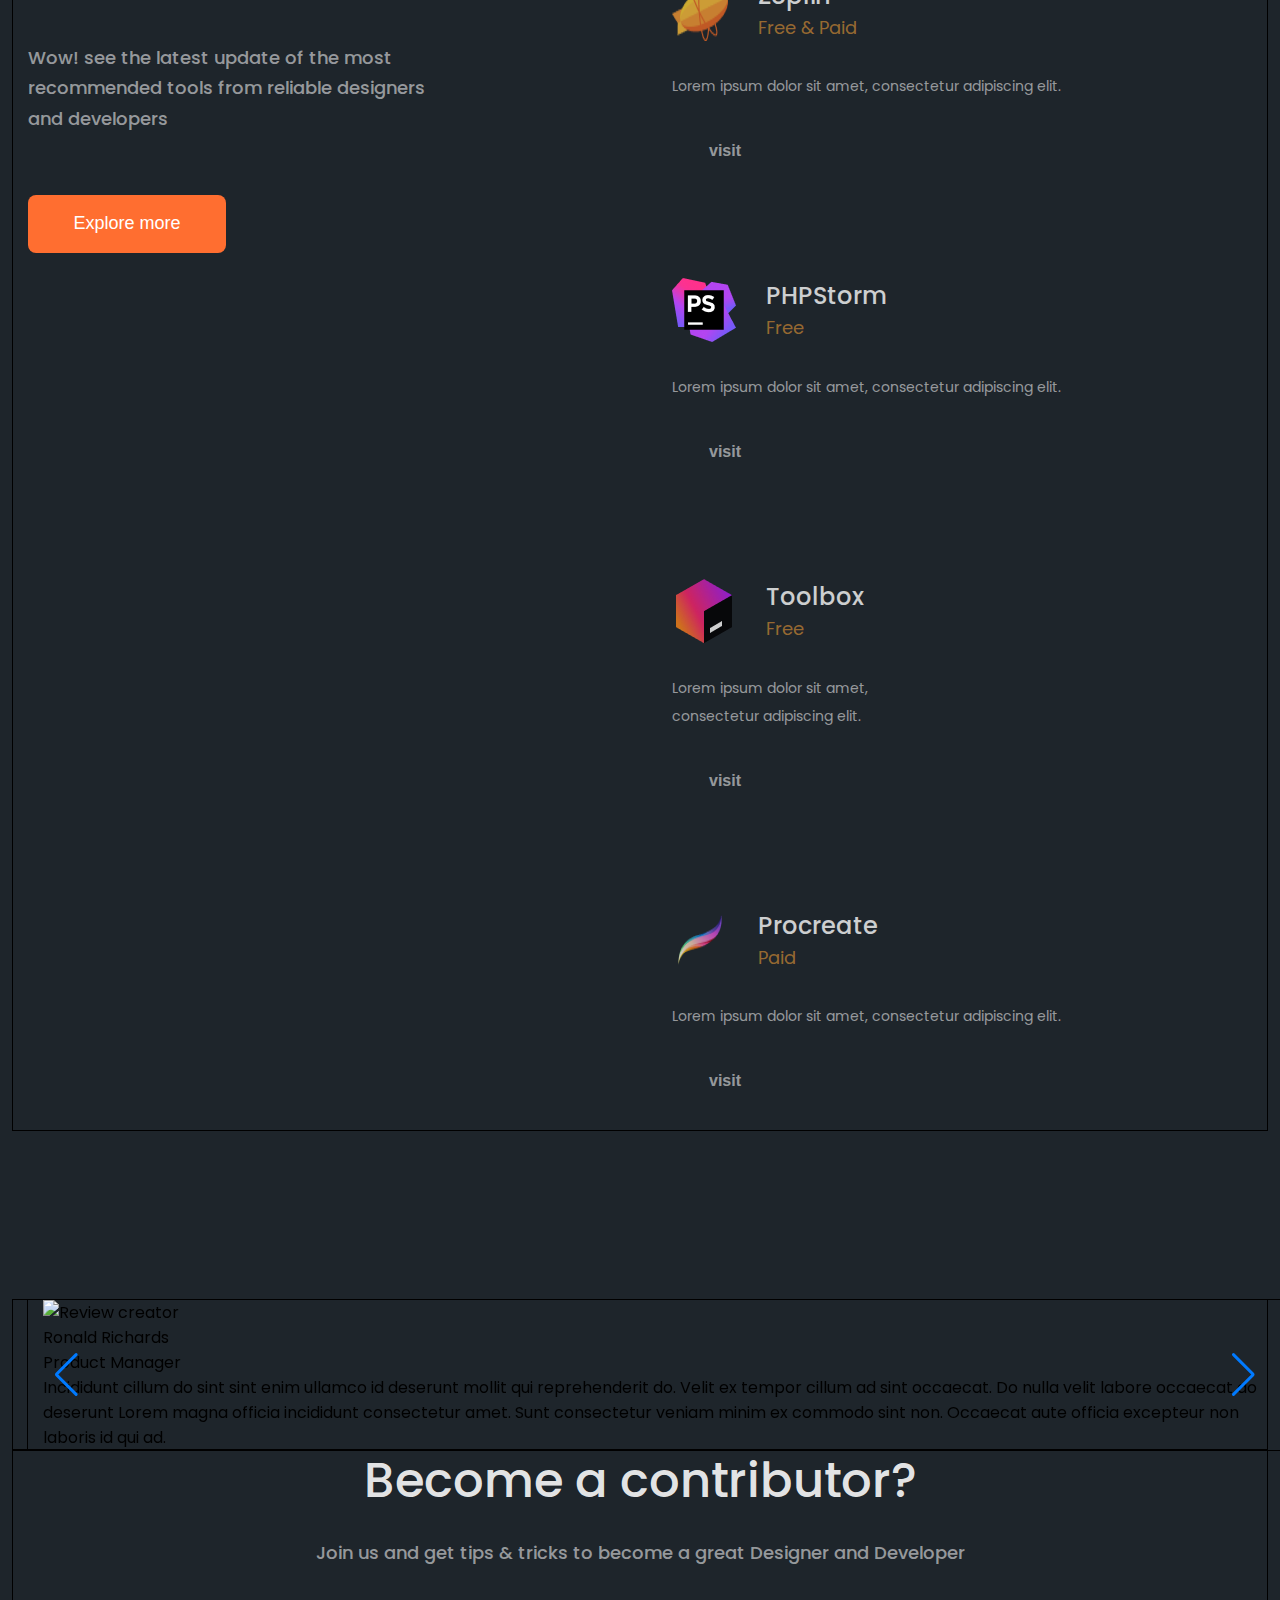
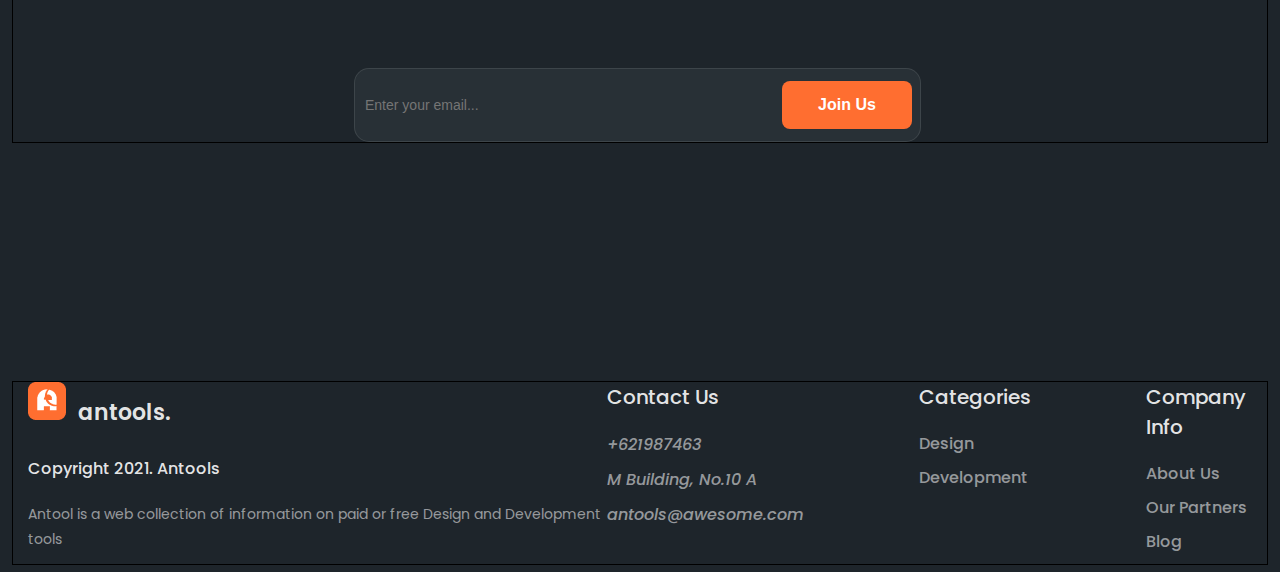
==== commit f80b1024: "g" ====
--- a/index.html
+++ b/index.html
@@ -42,8 +42,10 @@
     <main>
         <section class="hero">
             <div class="container">
-                <h1 class="hero-title">Awesome tools for <br> Designer & Developer <span class="hero-dot">.</span></h1>
-                <p class="hero-text">Antool is a web collection of information on paid or <br> free Design and
+                <h1 class="hero-title">Awesome tools for
+                    Designer & Developer <span class="hero-dot">.</span></h1>
+                <p class="hero-text">Antool is a web collection of information on paid or
+                    free Design and
                     Development
                     tools</p>
                 <form action="" class="hero-form">
@@ -64,7 +66,8 @@
         <section class="popular-section">
             <div class="container">
                 <h2 class="popular-title">Most Popular Tools</h2>
-                <p class="popular-text">Tools for the best Designers and Developers <br> most popularly used in the
+                <p class="popular-text">Tools for the best Designers and Developers
+                    most popularly used in the
                     world</p>
                 <ul class="popular-list">
                     <li class="popular-card">
@@ -75,7 +78,8 @@
                                 <p class="popular-status">Free</p>
                             </div>
                         </div>
-                        <p class="popular-desc">Lorem ipsum dolor sit amet, consectetur <br> adipiscing elit.</p>
+                        <p class="popular-desc">Lorem ipsum dolor sit amet, consectetur
+                            adipiscing elit.</p>
                         <div class="popular-btn-box">
                             <div class="popular-img-box">
                                 <button class="popular-like"><img src="./зображення/like.png" alt="like"></button>
@@ -93,7 +97,8 @@
                                 <p class="popular-status">Trial & Paid</p>
                             </div>
                         </div>
-                        <p class="popular-desc">Lorem ipsum dolor sit amet, consectetur<br> adipiscing elit.</p>
+                        <p class="popular-desc">Lorem ipsum dolor sit amet, consectetur
+                            adipiscing elit.</p>
                         <div class="popular-btn-box">
                             <div class="popular-img-box">
                                 <button class="popular-like"><img src="./зображення/like.png" alt="like"></button>
@@ -112,7 +117,8 @@
                                 <p class="popular-status">Free</p>
                             </div>
                         </div>
-                        <p class="popular-desc">Lorem ipsum dolor sit amet, consectetur<br> adipiscing elit.</p>
+                        <p class="popular-desc">Lorem ipsum dolor sit amet, consectetur
+                            adipiscing elit.</p>
                         <div class="popular-btn-box">
                             <div class="popular-img-box">
                                 <button class="popular-like"><img src="./зображення/like.png" alt="like"></button>
@@ -129,7 +135,8 @@
                                 <p class="popular-status">Free & Paid</p>
                             </div>
                         </div>
-                        <p class="popular-desc">Lorem ipsum dolor sit amet, consectetur<br> adipiscing elit.</p>
+                        <p class="popular-desc">Lorem ipsum dolor sit amet, consectetur
+                            adipiscing elit.</p>
                         <div class="popular-btn-box">
                             <div class="popular-img-box">
                                 <button class="popular-like"><img src="./зображення/like.png" alt="like"></button>
@@ -146,7 +153,8 @@
                                 <p class="popular-status">Free & Paid</p>
                             </div>
                         </div>
-                        <p class="popular-desc">Lorem ipsum dolor sit amet, consectetur<br> adipiscing elit.</p>
+                        <p class="popular-desc">Lorem ipsum dolor sit amet, consectetur
+                            adipiscing elit.</p>
                         <div class="popular-btn-box">
                             <div class="popular-img-box">
                                 <button class="popular-like"><img src="./зображення/like.png" alt="like"></button>
@@ -164,7 +172,8 @@
                                 <p class="popular-status">Free & Paid</p>
                             </div>
                         </div>
-                        <p class="popular-desc">Lorem ipsum dolor sit amet, consectetur<br> adipiscing elit.</p>
+                        <p class="popular-desc">Lorem ipsum dolor sit amet, consectetur
+                            adipiscing elit.</p>
                         <div class="popular-btn-box">
                             <div class="popular-img-box">
                                 <button class="popular-like"><img src="./зображення/like.png" alt="like"></button>
@@ -209,7 +218,8 @@
                                 <p class="new-tools-status">Free & Paid</p>
                             </div>
                         </div>
-                        <p class="new-tools-subtext">Lorem ipsum dolor sit amet,<br> consectetur adipiscing elit.
+                        <p class="new-tools-subtext">Lorem ipsum dolor sit amet,
+                            consectetur adipiscing elit.
                         </p>
                         <div class="new-tools-btn-box">
                             <button class="new-tools-visit">visit</button>
@@ -223,7 +233,8 @@
                                 <p class="new-tools-status">Free</p>
                             </div>
                         </div>
-                        <p class="new-tools-subtext">Lorem ipsum dolor sit amet,<br> consectetur adipiscing elit.
+                        <p class="new-tools-subtext">Lorem ipsum dolor sit amet,
+                            consectetur adipiscing elit.
                         </p>
                         <div class="new-tools-btn-box">
                             <button class="new-tools-visit">visit</button>
@@ -251,7 +262,8 @@
                                 <p class="new-tools-status">Paid</p>
                             </div>
                         </div>
-                        <p class="new-tools-subtext">Lorem ipsum dolor sit amet,<br> consectetur adipiscing elit.
+                        <p class="new-tools-subtext">Lorem ipsum dolor sit amet,
+                            consectetur adipiscing elit.
                         </p>
                         <div class="new-tools-btn-box">
                             <button class="new-tools-visit">visit</button>
@@ -333,7 +345,8 @@
         <section class="contributors">
             <div class="container">
                 <h4 class="contributors-title">Become a contributor?</h4>
-                <p class="contributor-text">Join us and get tips & tricks to become a great <br> Designer and Developer
+                <p class="contributor-text">Join us and get tips & tricks to become a great
+                    Designer and Developer
                 </p>
                 <form action="" class="contributors-form">
                     <input class="contributor-input" type="text" placeholder="Enter your email...">
@@ -349,7 +362,7 @@
                         alt="logo-antools">antools.</a>
                 <p class="footer-text">Copyright 2021. Antools</p>
                 <p class="footer-definition">
-                    Antool is a web collection of  information on paid or free Design and
+                    Antool is a web collection of information on paid or free Design and
                     Development tools
                 </p>
             </div>
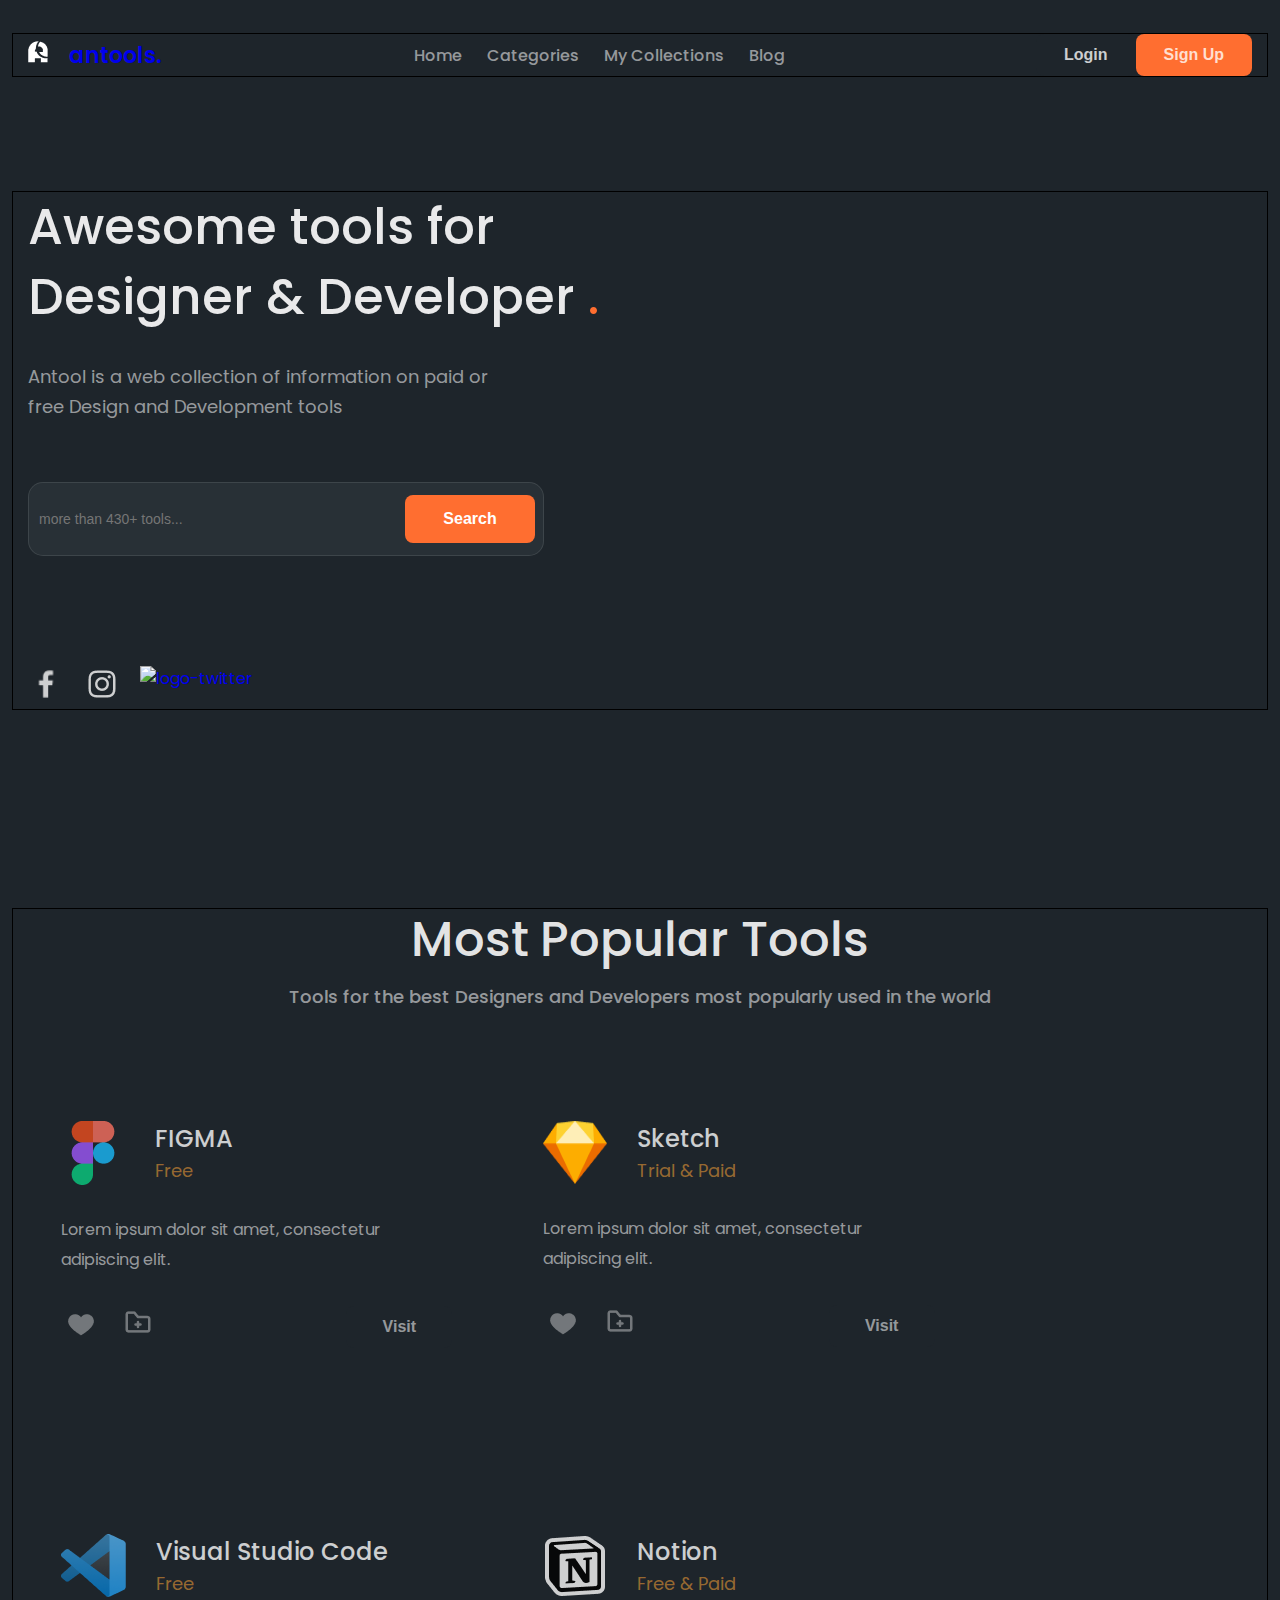
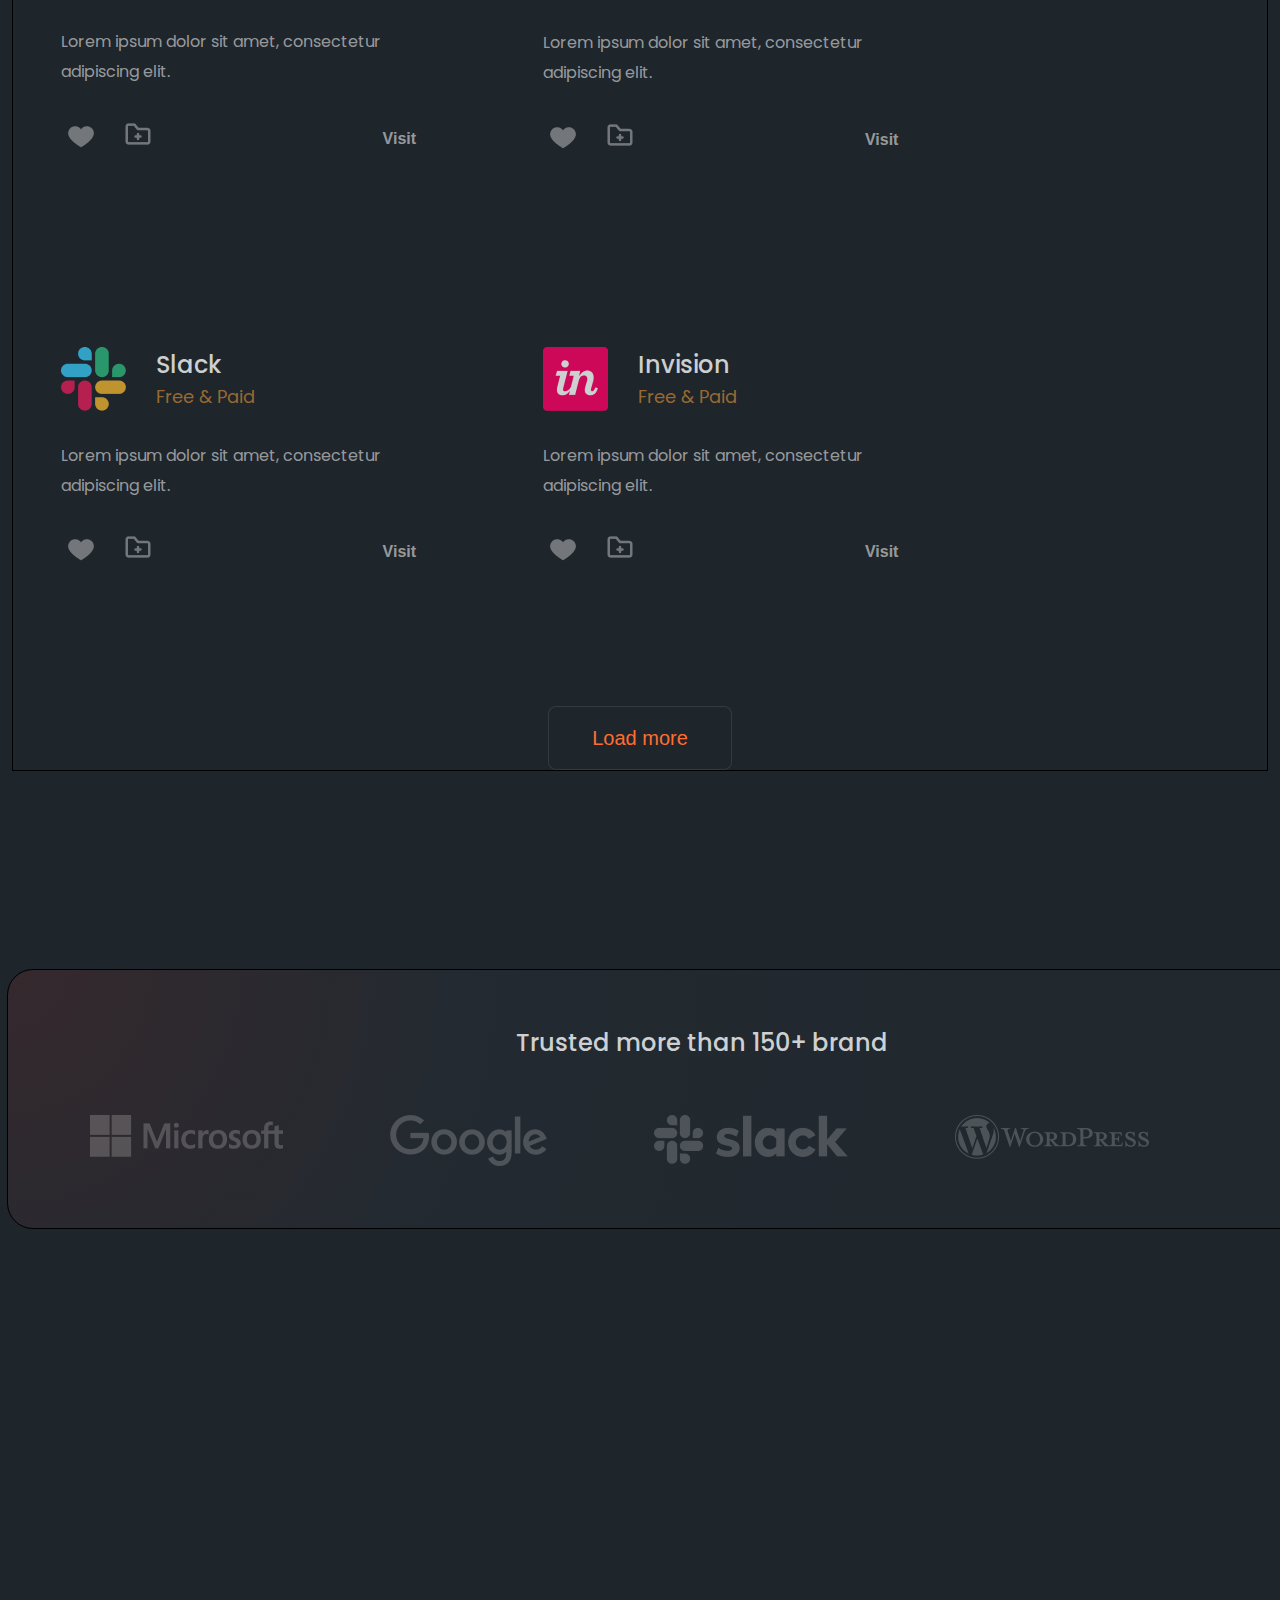
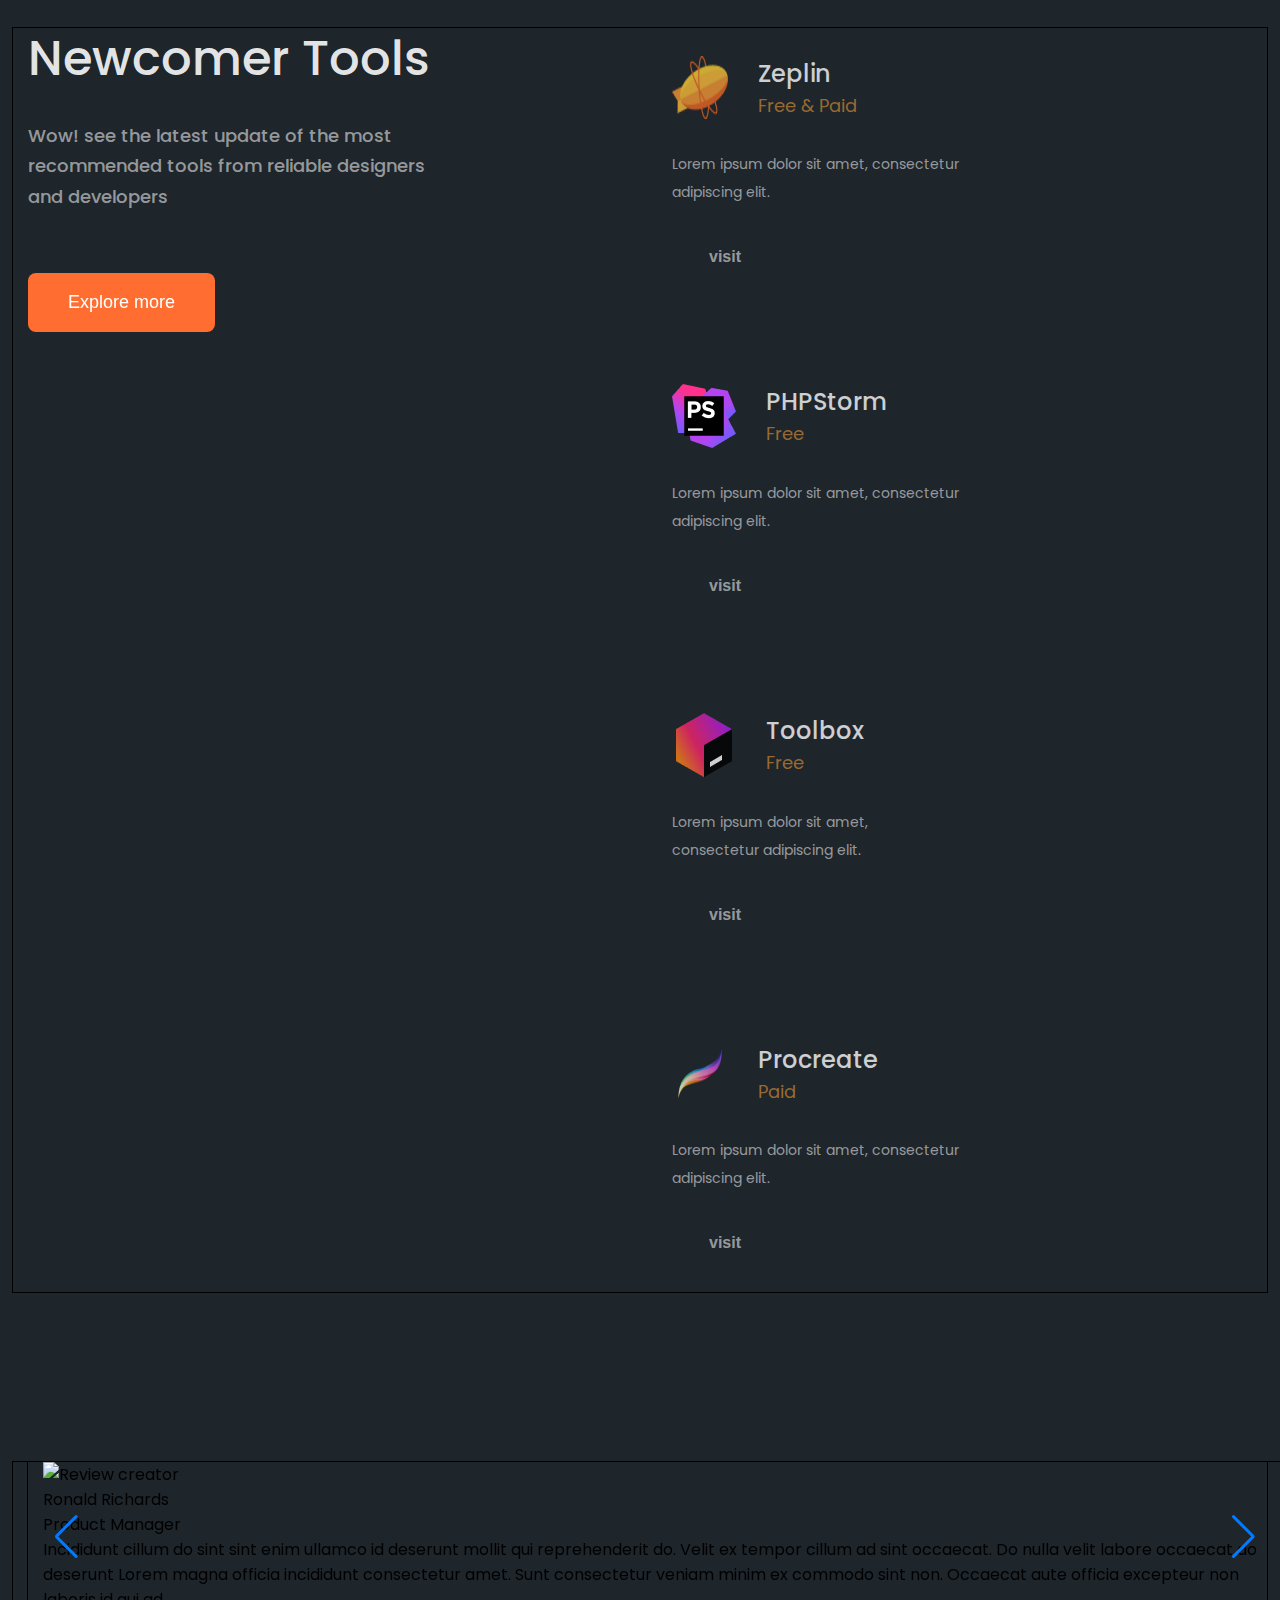
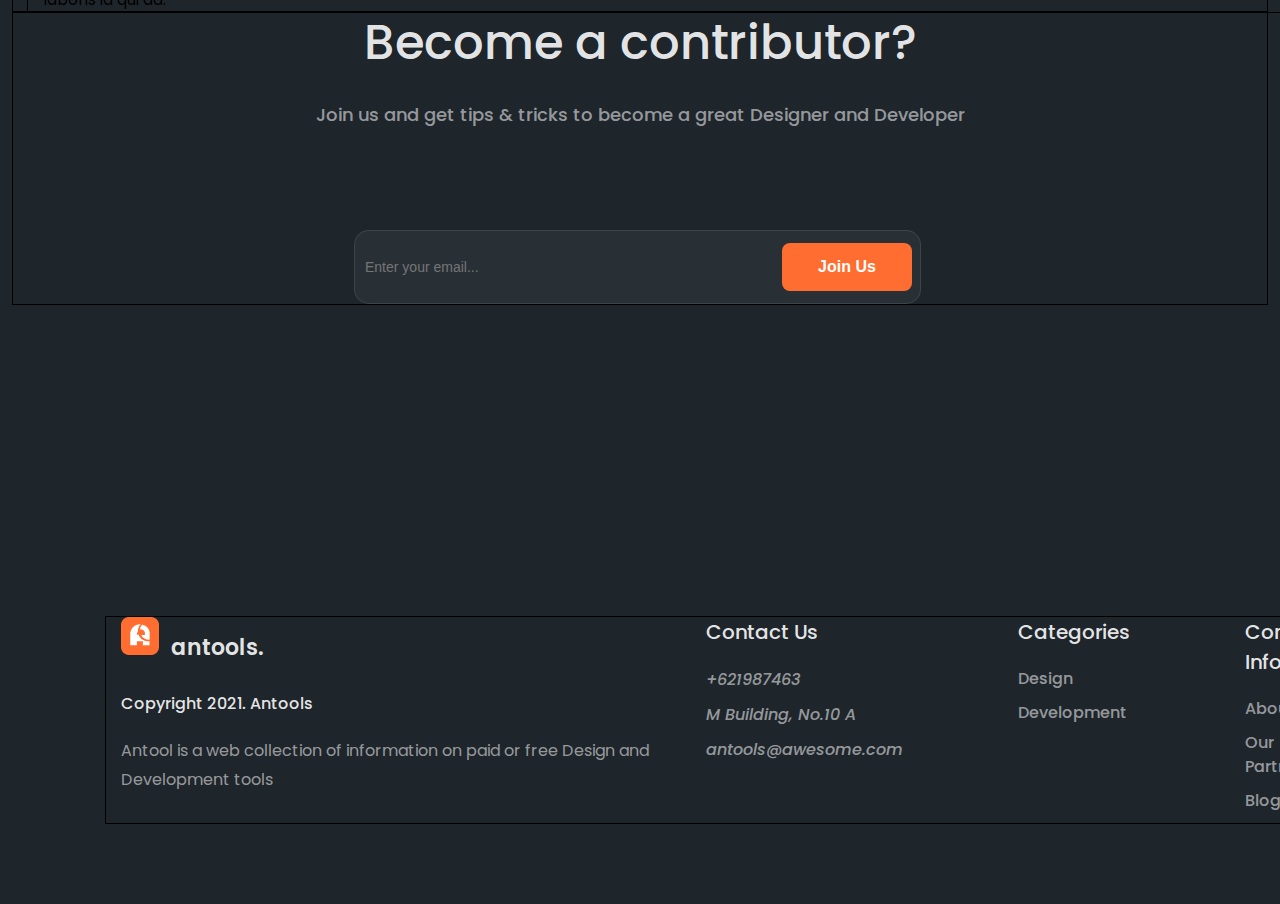
==== commit 4cd3fd06: "debug" ====
--- a/index.html
+++ b/index.html
@@ -54,11 +54,11 @@
                     <button class="hero-submit" type="submit">Search</button>
                 </form>
                 <ul class="social-list">
-                    <li class="social-item"><a href="#" class="social-link"><img width: 36px; height: 36px;
+                    <li class="social-item"><a href="#" class="social-link"><img width="36" height"36"
                                 class="social-img" src="./зображення/icon-facebook.png" alt="logo-facebook"></a></li>
-                    <li class="social-item"><a href="#" class="social-link"><img class="social-img" width: 36px; height:
+                    <li class="social-item"><a href="#" class="social-link"><img class="social-img"width="36" height"36"
                                 36px; src="./зображення/icon-instagram.png" alt="logo-instagram"></a></li>
-                    <li class="social-item"><a href="#" class="social-link"><img class="social-img" width: 36px; height:
+                    <li class="social-item"><a href="#" class="social-link"><img class="social-img" width="36" height"36"
                                 36px;src="./зображення/icon-twitter.png" alt="logo-twitter"></a></li>
                 </ul>
             </div>
--- a/css/style.css
+++ b/css/style.css
@@ -41,8 +41,7 @@
 .header-logo {
     font-size: 22px;
     font-weight: 600;
-    line-height: 1.5
-    color: var(--main-text-color);
+    line-height: 1.5 color: var(--main-text-color);
 }
 
 .nav-list {
@@ -66,8 +65,12 @@
     display: flex;
 }
 
+.login-button:hover {
+    color: var(--accent-hover-color);
+}
+
 .login-button {
-    padding:118px 48px;
+    padding: 12px 28px;
     border-radius: 8px;
     background-color: var(--main-background-color);
     color: rgba(255, 255, 255, 0.78);
@@ -75,9 +78,13 @@
     font-weight: 600;
 }
 
+.sign-button:hover {
+    transform: scaleX(1.1) scaleY(1.1);
+    will-change: transform, padding, border;
+}
+
 .sign-button {
-    width: 118px;
-    height: 48px;
+    padding: 12px 28px;
     border-radius: 8px;
     background-color: var(--button-background-color);
     color: rgba(255, 255, 255, 0.78);
@@ -100,10 +107,12 @@
     background-image: url(../зображення/hero-bg-img.png);
     background-repeat: no-repeat;
 }*/
-.hero{
+.hero {
     padding-top: 46px;
 }
+
 .hero-title {
+    width: 600px;
     color: var(--main-text-color);
     font-size: 50px;
     font-weight: 500;
@@ -117,6 +126,7 @@
 .hero-text {
     margin-top: 30px;
     margin-bottom: 60px;
+    width: 487px;
     font-size: 18px;
     font-style: normal;
     font-weight: 400;
@@ -154,12 +164,19 @@
     color: var(--second-text-color);
 }*/
 
+.hero-submit:hover,{
+color: var(--accent-color);
+outline: 1px solid var(--accent-color);
+background-color: transparent;
+}
+
 .hero-submit {
     width: 130px;
     height: 48px;
     font-size: 16px;
     font-weight: 600;
     border-radius: 8px;
+    color: var(--accent-color);
     color: var(--accent-text-color);
     background-color: var(--button-background-color);
 }
@@ -198,8 +215,8 @@
     display: flex;
     flex-wrap: wrap;
     margin-top: 90px;
-    row-gap: 25px;
-    column-gap: 120px;
+    row-gap: 120px;
+    column-gap: 25px;
 }
 
 .popular-card:hover {
@@ -212,7 +229,7 @@
 }
 
 .popular-card {
-flex-basis: calc((100% - 50px) / 3);
+    flex-basis: calc((100% - 50px) / 3);
     padding: 33px;
 }
 
@@ -270,6 +287,11 @@
     color: rgba(255, 255, 255, 0.55);
     font-size: 16px;
     font-weight: 600;
+}
+
+.popular-Load-more:hover {
+    color: var(--white-text-color);
+    background-color: var(--accent-color);
 }
 
 .popular-Load-more {
@@ -281,7 +303,7 @@
     width: 184px;
     height: 64px;
     border-radius: 8px;
-    border: 1px var(--border-color);
+    border: 1px solid rgba(255, 255, 255, 0.1);
     background-color: var(--main-background-color);
 }
 
@@ -290,9 +312,14 @@
 }
 
 .brands-container {
-padding: 55px 82px;
+    padding: 55px 82px;
     border-radius: 25px;
     border: 2px var(--second-border-color);
+    background-image: radial-gradient(circle at left top,
+                rgba(255, 72, 66, 0.1),
+                rgba(44, 53, 61, 0.3),
+                rgba(44, 53, 61, 0.2),
+                rgba(44, 53, 61, 0.2));
 }
 
 .brands-title {
@@ -307,66 +334,71 @@
     margin-top: 55px;
     gap: 107px;
 }
-.new-tools{
+
+.new-tools {
     padding-top: 200px;
-        padding-bottom: 170px;
-}
-.new-tools-container{
+    padding-bottom: 170px;
+}
+
+.new-tools-container {
     display: flex;
     justify-content: space-between;
 }
 
-.new-tools-title{
-color: var(--main-text-color);
+.new-tools-title {
+    color: var(--main-text-color);
     font-size: 48px;
     font-weight: 500;
     line-height: 1.3;
 }
 
-.new-tools-text{
+.new-tools-text {
     margin-top: 30px;
     margin-bottom: 60px;
     width: 427px;
-color: var(--second-text-color);
+    color: var(--second-text-color);
     font-size: 18px;
     font-weight: 500;
     line-height: 1.7;
 }
-
-.new-tools-button{
-width: 198px;
-    height: 58px;
+.new-tools-button :hover {
+     transform: scaleX(1.1) scaleY(1.1)
+ }
+.new-tools-button {
+    padding: 16px 40px;
     border-radius: 8px;
     color: var(--accent-text-color);
-        font-size: 18px;
-        font-weight: 500;
-        line-height: 1.5;
+    font-size: 18px;
+    font-weight: 500;
+    line-height: 1.5;
+    will-change: transform, padding, border;
     background-color: var(--button-background-color);
 }
 
 
 
 
-.new-tools-list{
-display: flex;
-flex-wrap: wrap;
-row-gap: 50px;
-column-gap: 24px;
-max-width: 601px;
-}
-.new-tools-card:hover{
-        border-radius: 15px;
-        background-color: var(--second-background-color);
-}
-
-.new-tools-card:hover .new-tools-visit{
+.new-tools-list {
+    display: flex;
+    flex-wrap: wrap;
+    row-gap: 50px;
+    column-gap: 24px;
+    max-width: 601px;
+}
+
+.new-tools-card:hover {
+    border-radius: 15px;
+    background-color: var(--second-background-color);
+}
+
+.new-tools-card:hover .new-tools-visit {
     background-color: var(--button-background-color);
     border-radius: 8px;
 }
 
-.new-tools-card{
-    padding:28px 21px ;
-    flex-basis: calc((100% - 24px) \ 2);
+.new-tools-card {
+    padding: 28px 21px;
+    flex-basis: calc((100% - 24px) / 2);
 }
 
 .new-tools-box {
@@ -374,7 +406,7 @@
     margin-bottom: 31px;
 }
 
-.new-tools-img{
+.new-tools-img {
     margin-right: 30px;
 }
 
@@ -462,10 +494,17 @@
     color: var(--accent-text-color);
     background-color: var(--button-background-color);
 }
-
+.footer{
+            padding: 73px 98px;
+}
 .footer-container {
     display: flex;
-justify-content: space-between
+    justify-content: space-between
+}
+
+.antools-logodisplay{
+    display: flex;
+        align-items: center;
 }
 
 .footer-logo-img {
@@ -488,6 +527,7 @@
 }
 
 .footer-definition {
+        width: 260px
     font-size: 14px;
     font-weight: 400;
     line-height: 1.8;
@@ -527,7 +567,7 @@
     color: var(--second-text-color);
 }
 
-.contact-item{
+.contact-item {
     margin-bottom: 10px;
 }
 
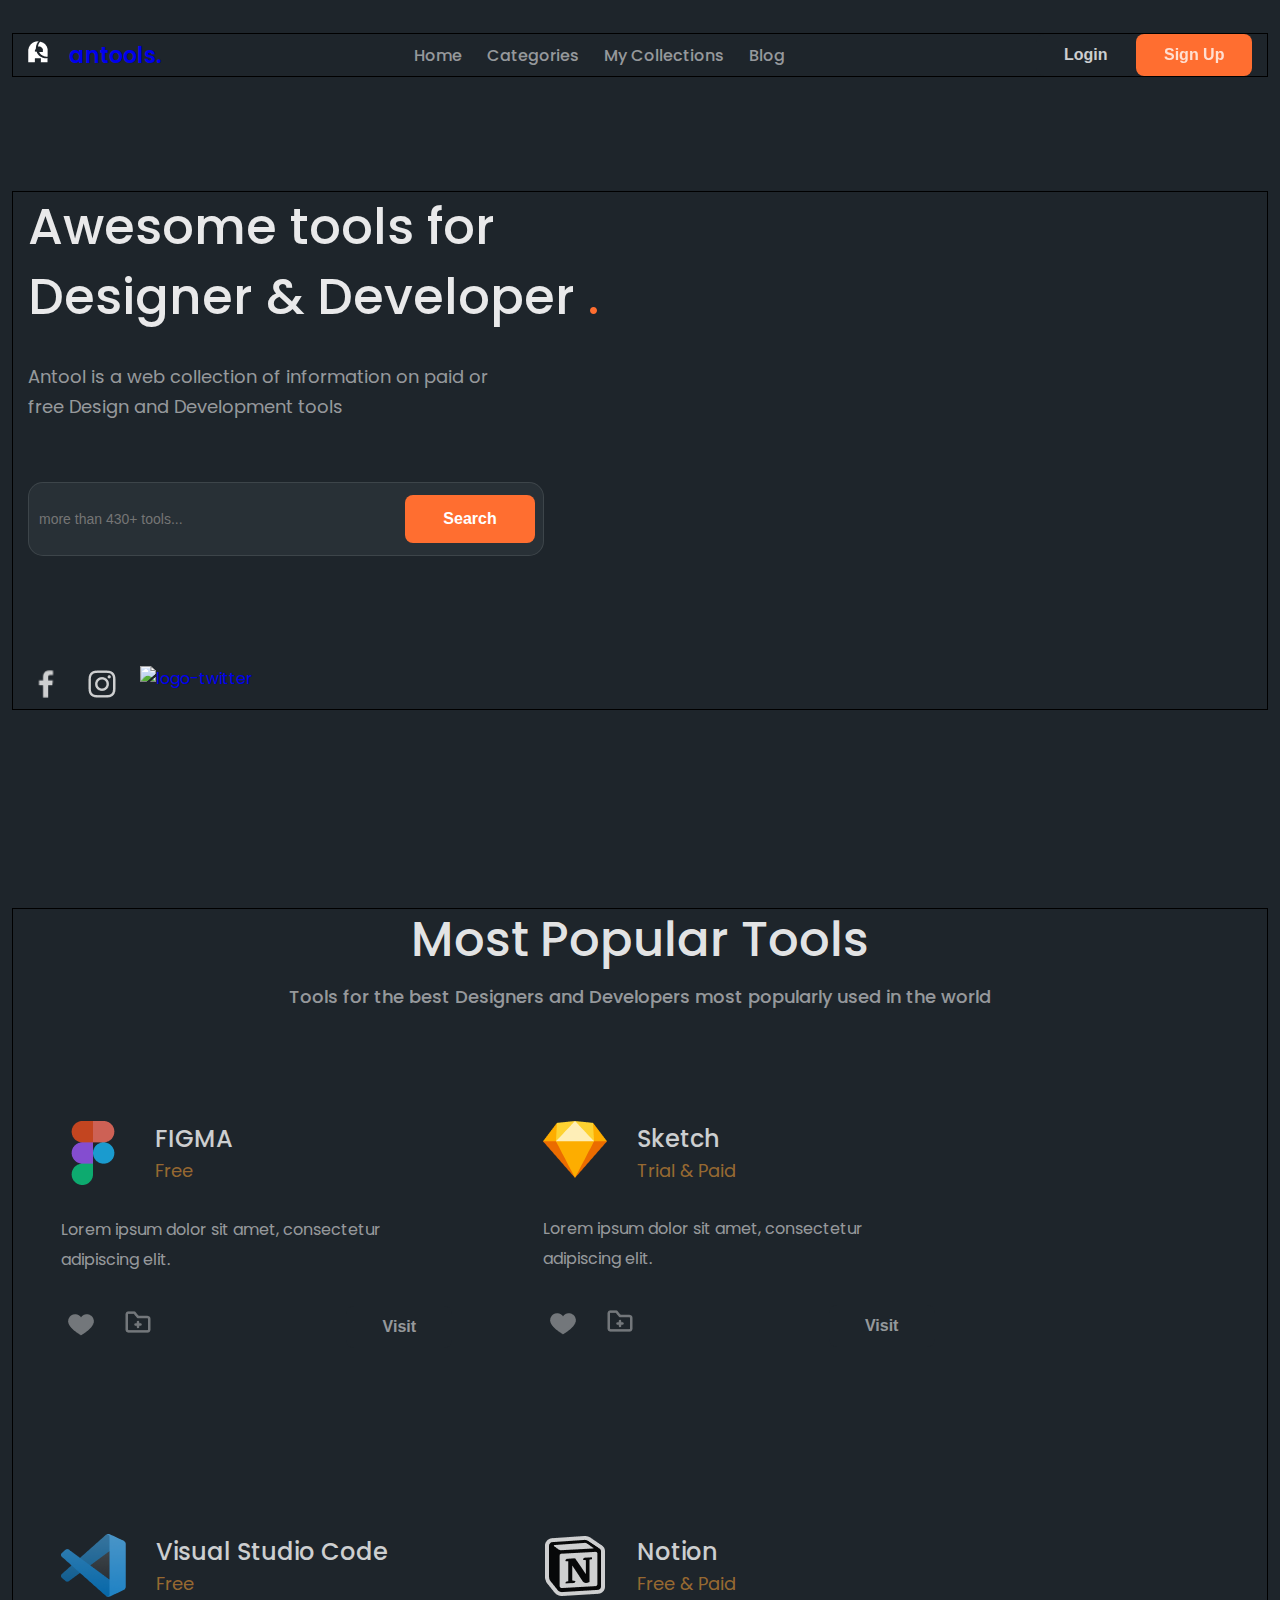
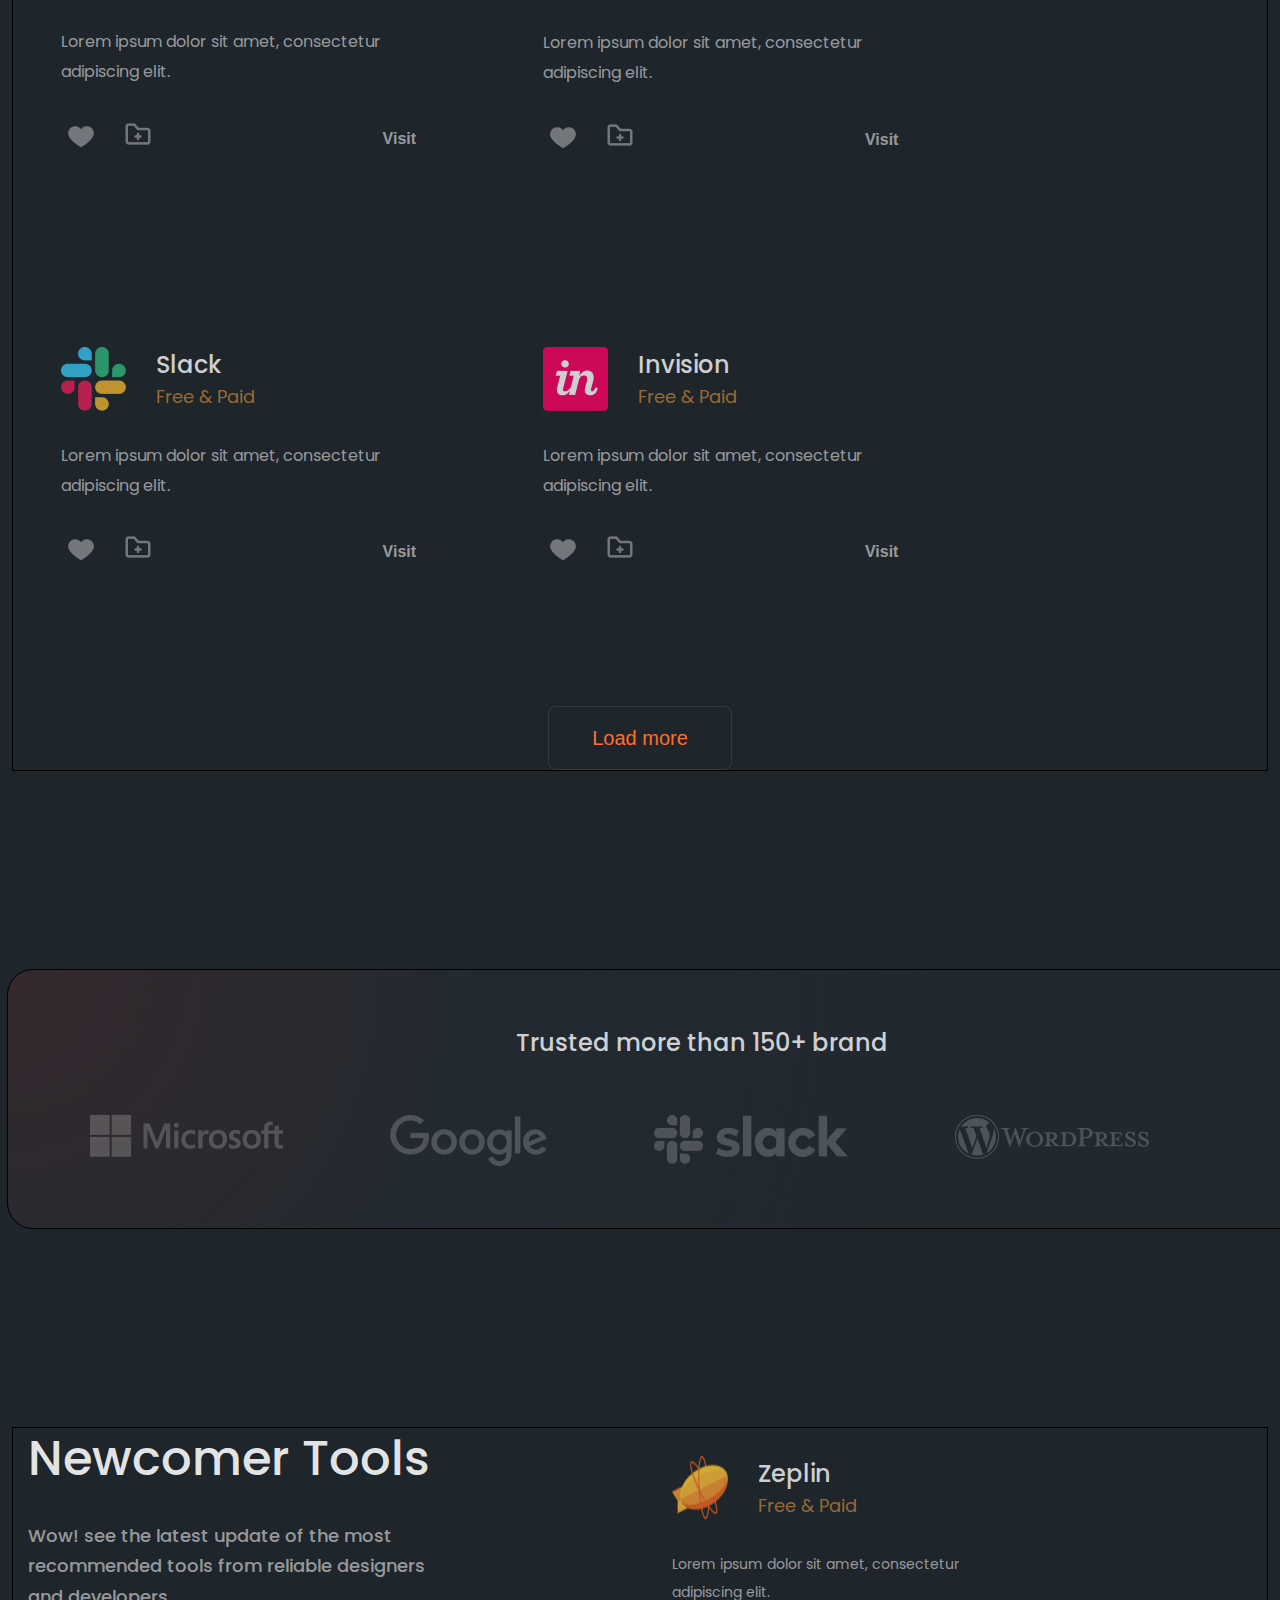
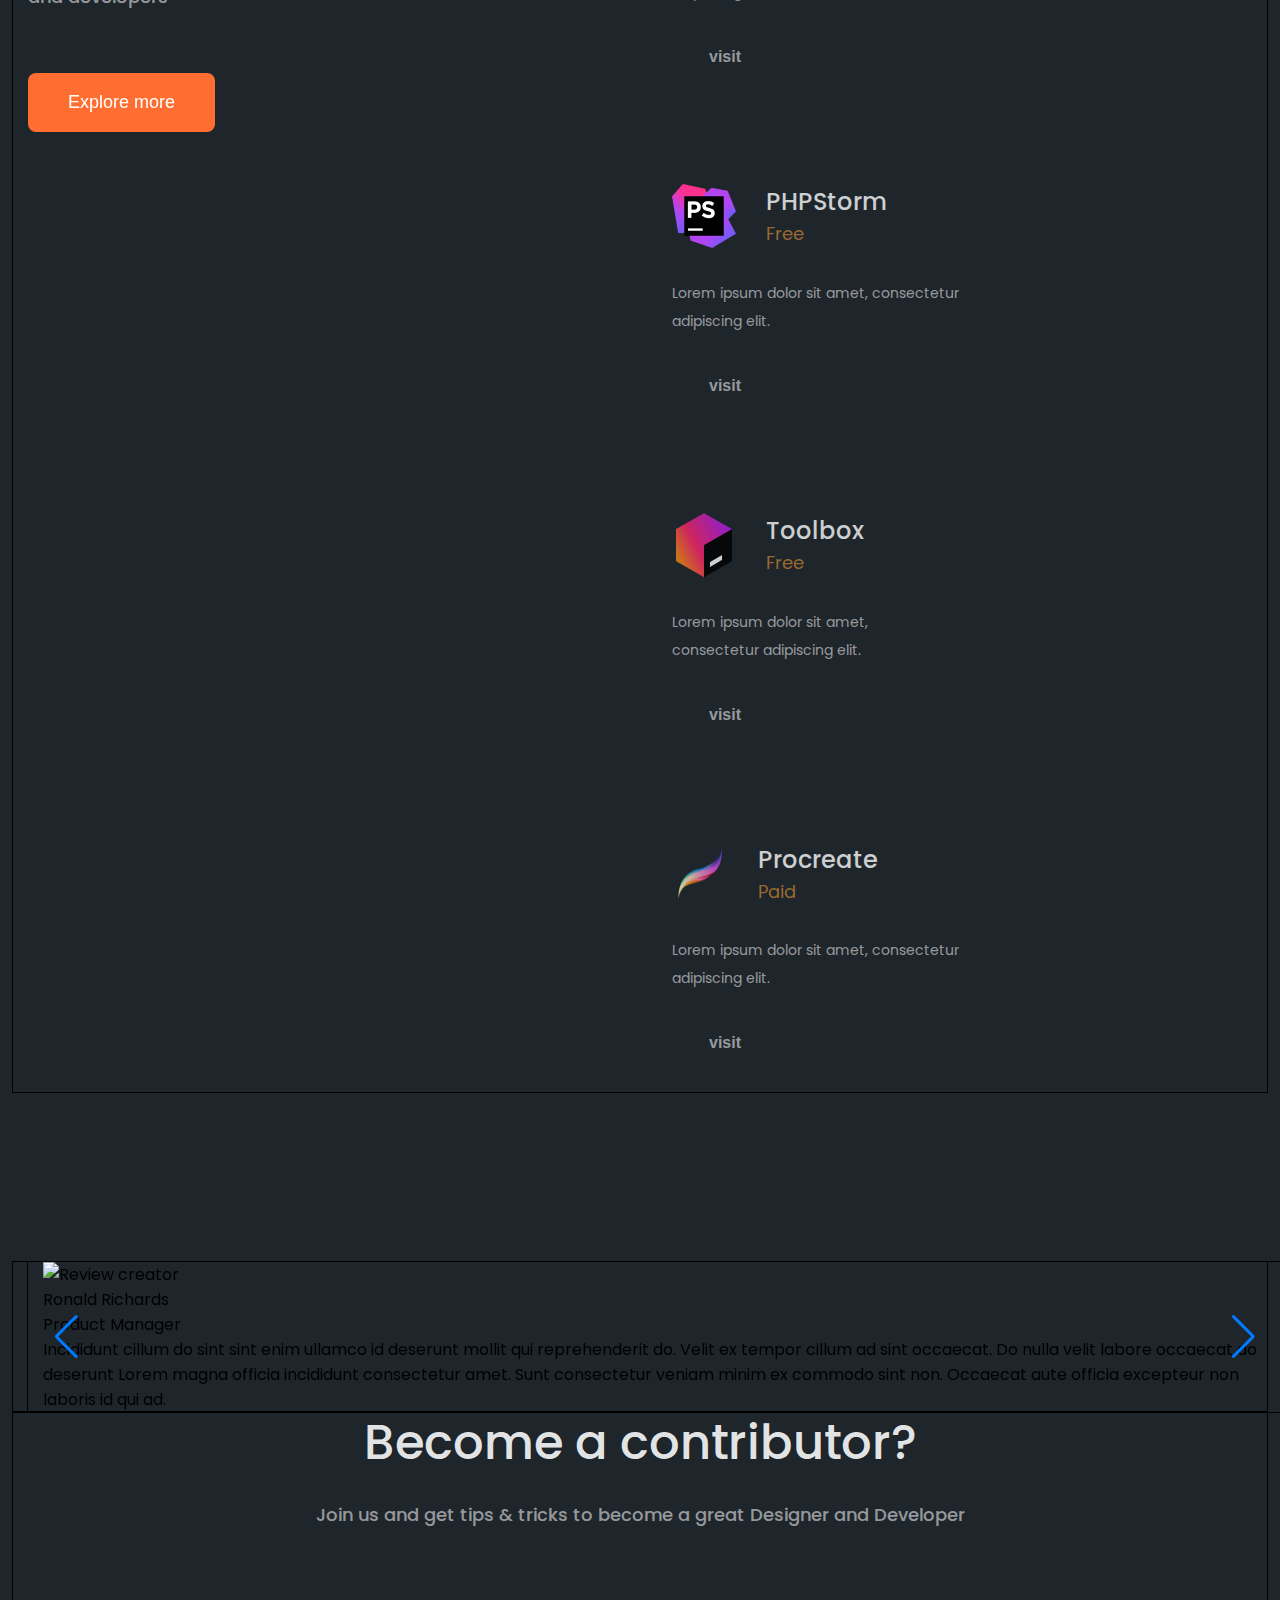
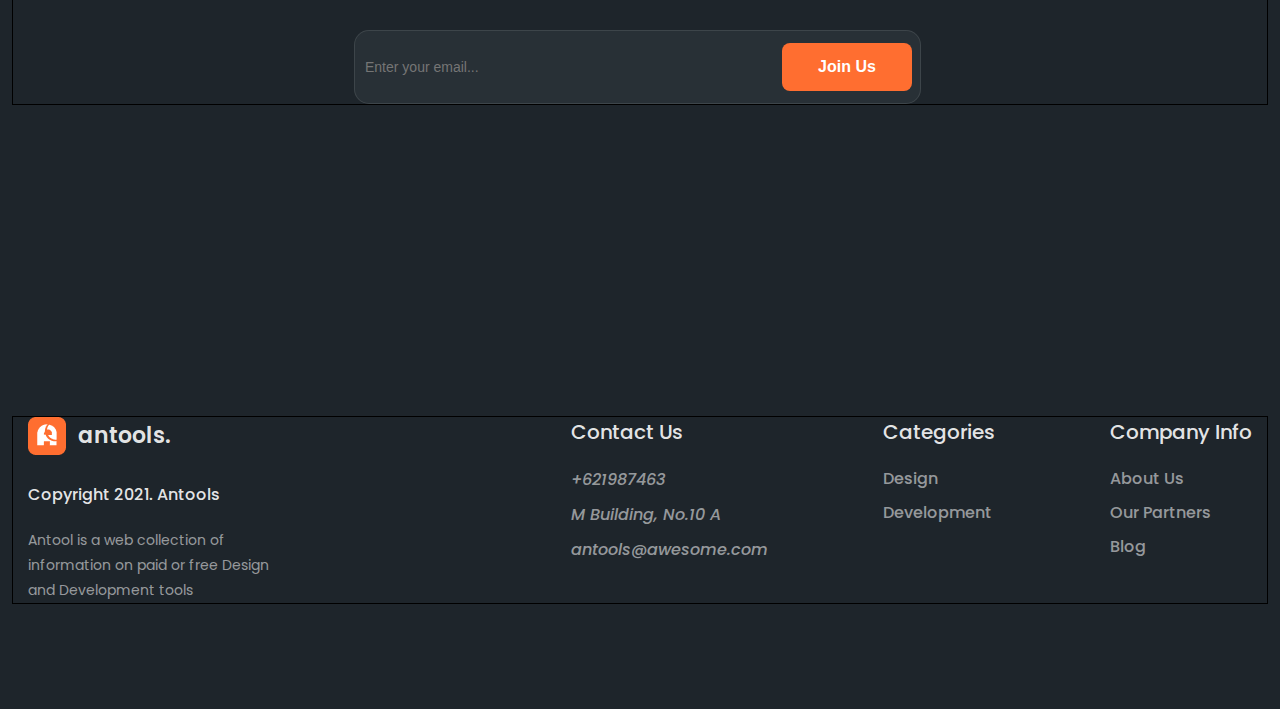
==== commit dda166b1: "debug" ====
--- a/index.html
+++ b/index.html
@@ -57,9 +57,9 @@
                     <li class="social-item"><a href="#" class="social-link"><img width="36" height"36"
                                 class="social-img" src="./зображення/icon-facebook.png" alt="logo-facebook"></a></li>
                     <li class="social-item"><a href="#" class="social-link"><img class="social-img"width="36" height"36"
-                                36px; src="./зображення/icon-instagram.png" alt="logo-instagram"></a></li>
+                                ; src="./зображення/icon-instagram.png" alt="logo-instagram"></a></li>
                     <li class="social-item"><a href="#" class="social-link"><img class="social-img" width="36" height"36"
-                                36px;src="./зображення/icon-twitter.png" alt="logo-twitter"></a></li>
+                                ;src="./зображення/icon-twitter.png" alt="logo-twitter"></a></li>
                 </ul>
             </div>
         </section>
@@ -72,7 +72,7 @@
                 <ul class="popular-list">
                     <li class="popular-card">
                         <div class="popular-box">
-                            <img class="popular-img" src="./зображення/logo-figma.png" alt="figma logo">
+                            <img class="popular-img" src="./зображення/logo-figma.png" width="64" height="64" alt="figma logo">
                             <div class="popular-thumb">
                                 <h3 class="popular-subtitle">FIGMA</h3>
                                 <p class="popular-status">Free</p>
@@ -91,7 +91,7 @@
                     </li>
                     <li class="popular-card">
                         <div class="popular-box">
-                            <img class="popular-img" src="./зображення/logos_sketch.png" alt="sketch logo">
+                            <img class="popular-img" src="./зображення/logos_sketch.png" width="64" height="57" alt="sketch logo">
                             <div class="popular-thumb">
                                 <h3 class="popular-subtitle">Sketch</h3>
                                 <p class="popular-status">Trial & Paid</p>
@@ -110,7 +110,7 @@
                     </li>
                     <li class="popular-card">
                         <div class="popular-box">
-                            <img class="popular-img" src="./зображення/logos_visual-studio-code (1).png"
+                            <img class="popular-img" width="65" height="63" src="./зображення/logos_visual-studio-code (1).png"
                                 alt="visual studio code">
                             <div class="popular-thumb">
                                 <h3 class="popular-subtitle">Visual Studio Code</h3>
@@ -129,7 +129,7 @@
                         </div>
                     <li class="popular-card">
                         <div class="popular-box">
-                            <img class="popular-img" src="./зображення/notion.png" alt="notion logo">
+                            <img class="popular-img" width="64" height="64" src="./зображення/notion.png" alt="notion logo">
                             <div class="popular-thumb">
                                 <h3 class="popular-subtitle">Notion</h3>
                                 <p class="popular-status">Free & Paid</p>
@@ -147,7 +147,7 @@
                         </div>
                     <li class="popular-card">
                         <div class="popular-box">
-                            <img class="popular-img" src="./зображення/logo-slack.png" alt="slack logo">
+                            <img class="popular-img" width="65" height="64" src="./зображення/logo-slack.png" alt="slack logo">
                             <div class="popular-thumb">
                                 <h3 class="popular-subtitle">Slack</h3>
                                 <p class="popular-status">Free & Paid</p>
@@ -166,7 +166,7 @@
                     </li>
                     <li class="popular-card">
                         <div class="popular-box">
-                            <img class="popular-img" src="./зображення/logos_invision-icon.png" alt="Invision logo">
+                            <img class="popular-img" width="65" height="64" src="./зображення/logos_invision-icon.png" alt="Invision logo">
                             <div class="popular-thumb">
                                 <h3 class="popular-subtitle">Invision</h3>
                                 <p class="popular-status">Free & Paid</p>
--- a/css/style.css
+++ b/css/style.css
@@ -55,6 +55,7 @@
 
 
 .nav-link {
+    transition: color 0.3s ease;
     font-size: 16px;
     font-style: normal;
     font-weight: 500;
@@ -70,6 +71,7 @@
 }
 
 .login-button {
+    transition: color 0.3s ease;
     padding: 12px 28px;
     border-radius: 8px;
     background-color: var(--main-background-color);
@@ -80,10 +82,12 @@
 
 .sign-button:hover {
     transform: scaleX(1.1) scaleY(1.1);
+   
+}
+
+.sign-button {
+    transition: color 0.3s ease;
     will-change: transform, padding, border;
-}
-
-.sign-button {
     padding: 12px 28px;
     border-radius: 8px;
     background-color: var(--button-background-color);
@@ -164,13 +168,14 @@
     color: var(--second-text-color);
 }*/
 
-.hero-submit:hover,{
-color: var(--accent-color);
+.hero-submit:hover{
+color: var(--button-background-color);
 outline: 1px solid var(--accent-color);
 background-color: transparent;
 }
 
 .hero-submit {
+    transition: color 0.3s ease;
     width: 130px;
     height: 48px;
     font-size: 16px;
@@ -291,11 +296,12 @@
 
 .popular-Load-more:hover {
     color: var(--white-text-color);
-    background-color: var(--accent-color);
+    background-color: var(--button-background-color);
 }
 
 .popular-Load-more {
     display: block;
+    transition: color 0.3s ease;
     margin: 100px auto 0 auto;
     color: var(--button-background-color);
     font-size: 20px;
@@ -307,9 +313,7 @@
     background-color: var(--main-background-color);
 }
 
-.brands {
-    padding-bottom: 200px;
-}
+
 
 .brands-container {
     padding: 55px 82px;
@@ -361,10 +365,11 @@
     font-weight: 500;
     line-height: 1.7;
 }
-.new-tools-button :hover {
+.new-tools-button:hover {
      transform: scaleX(1.1) scaleY(1.1)
  }
 .new-tools-button {
+    transition: color 0.3s ease;
     padding: 16px 40px;
     border-radius: 8px;
     color: var(--accent-text-color);
@@ -495,7 +500,8 @@
     background-color: var(--button-background-color);
 }
 .footer{
-            padding: 73px 98px;
+        padding-top: 73px;
+            padding-bottom: 98px;
 }
 .footer-container {
     display: flex;
@@ -512,6 +518,8 @@
 }
 
 .footer-logo {
+    display: flex;
+        align-items: center;
     font-size: 22px;
     font-weight: 600;
     line-height: 1.5;
@@ -527,7 +535,7 @@
 }
 
 .footer-definition {
-        width: 260px
+        width:260px; 
     font-size: 14px;
     font-weight: 400;
     line-height: 1.8;
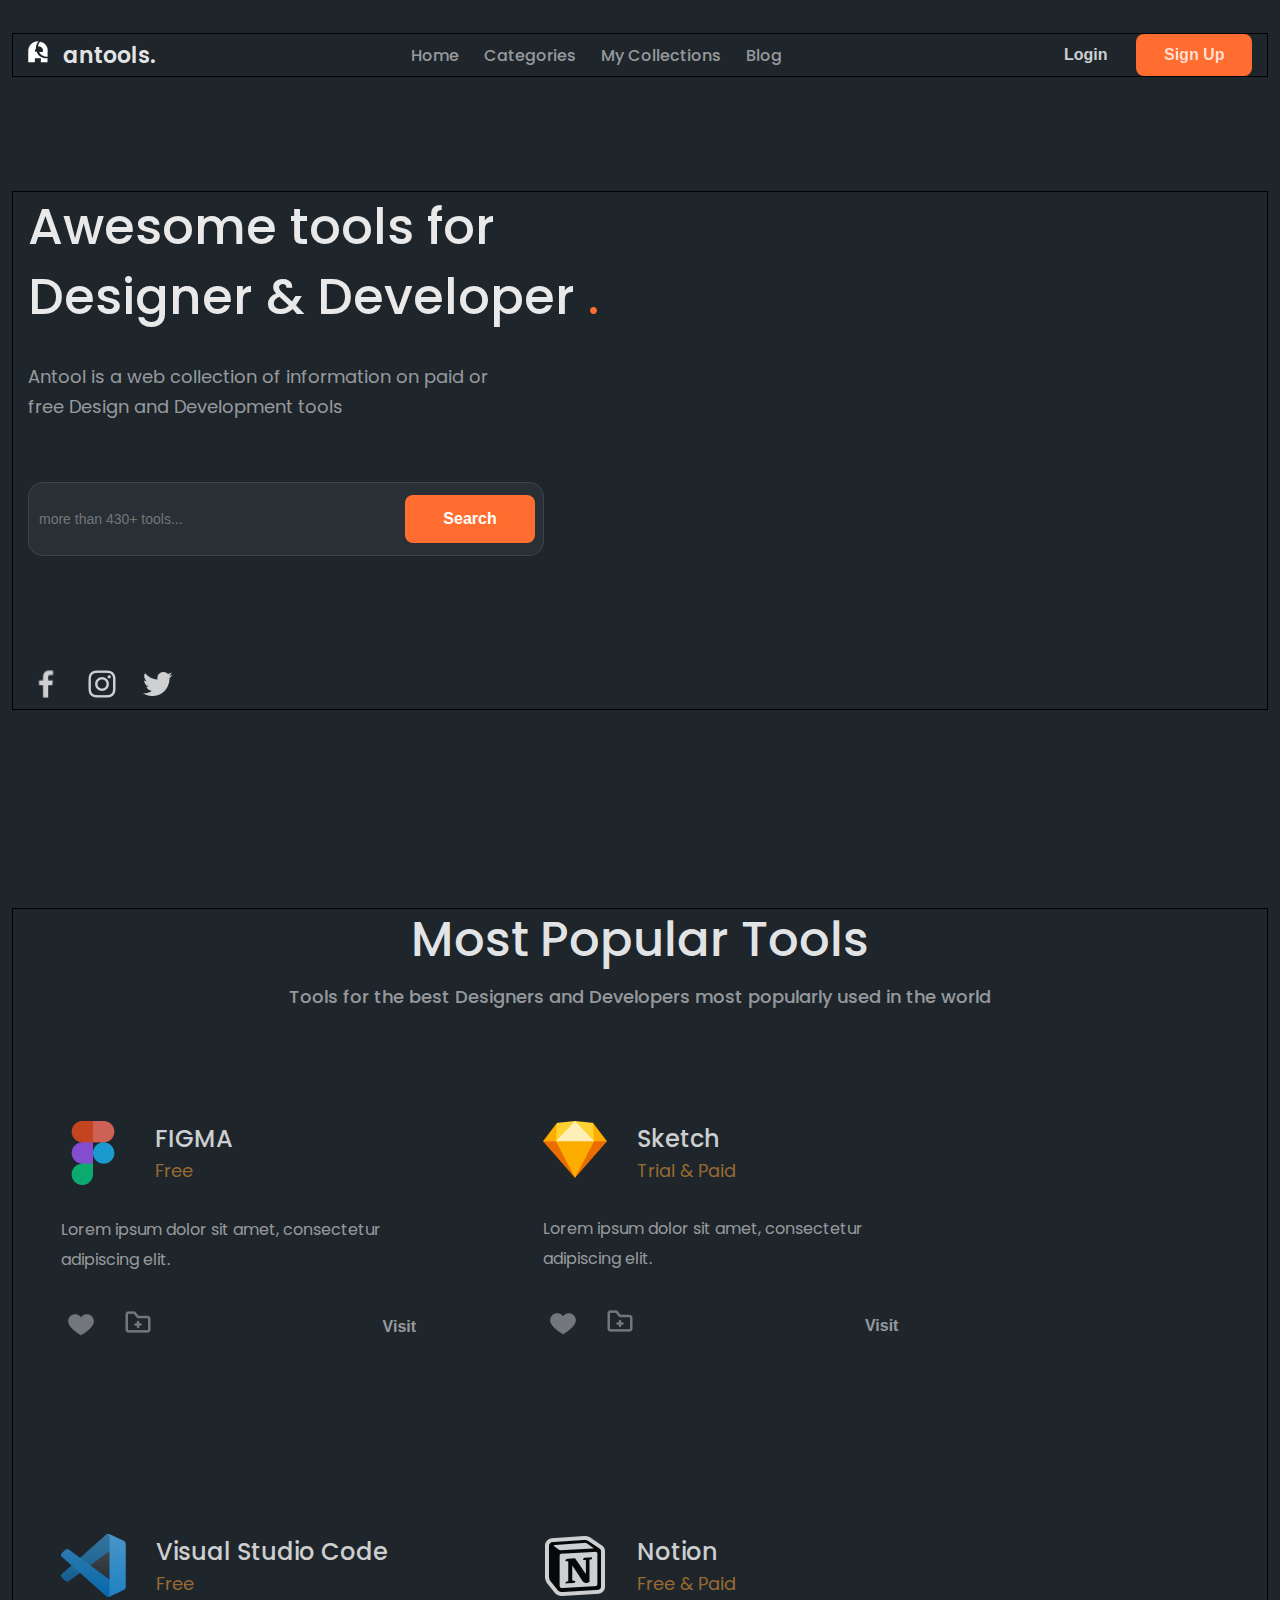
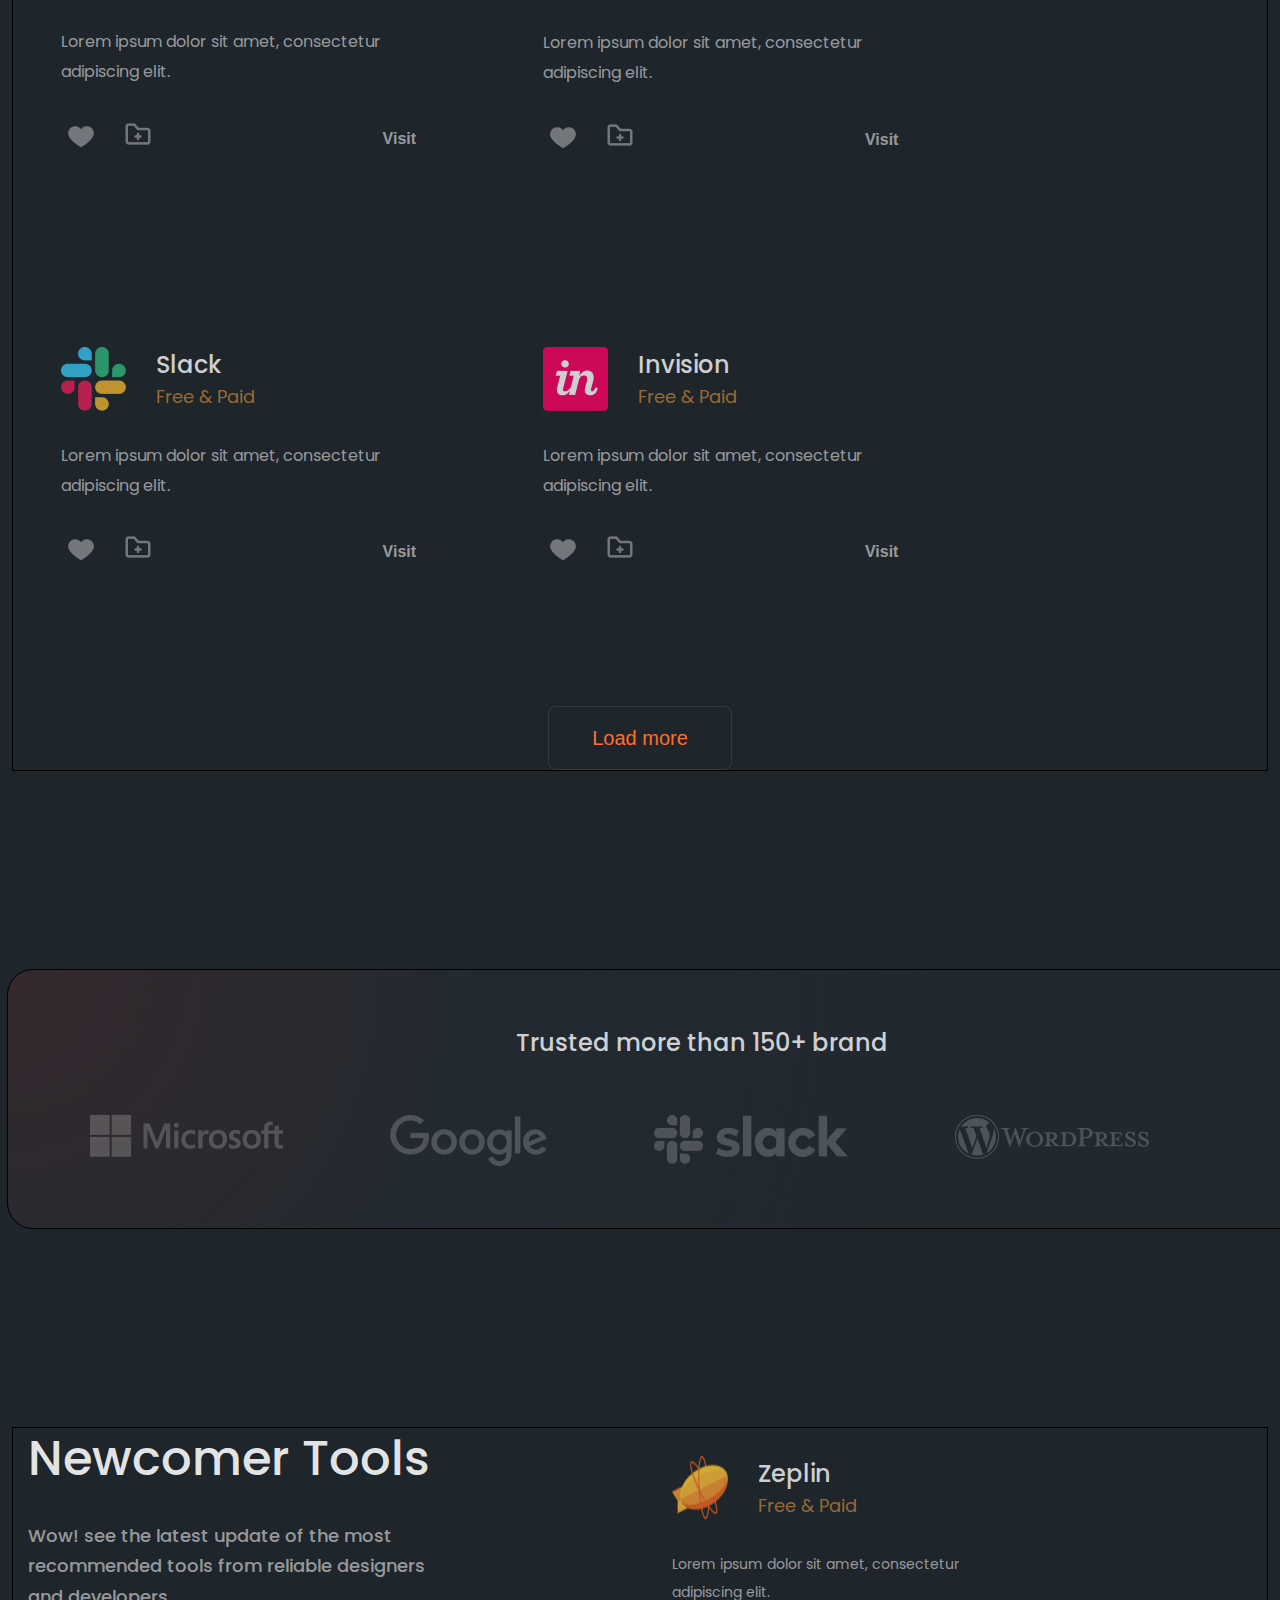
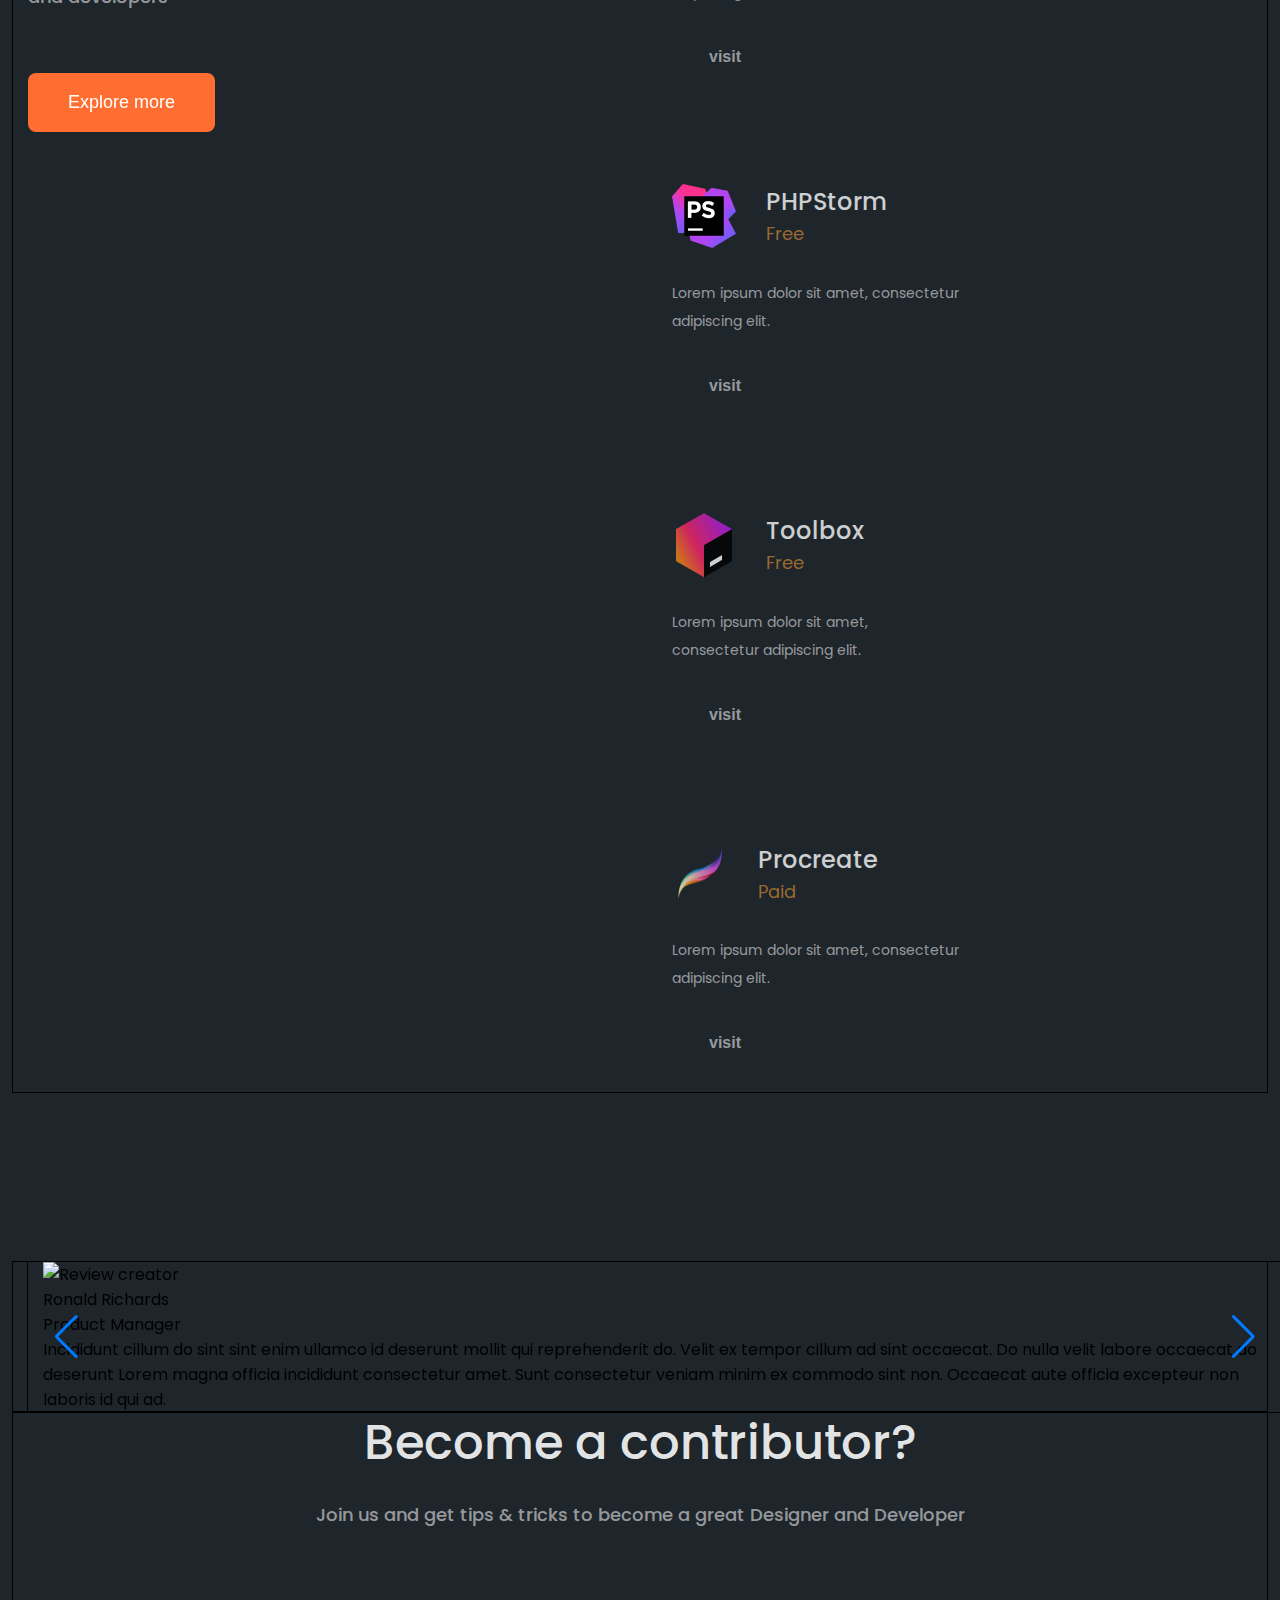
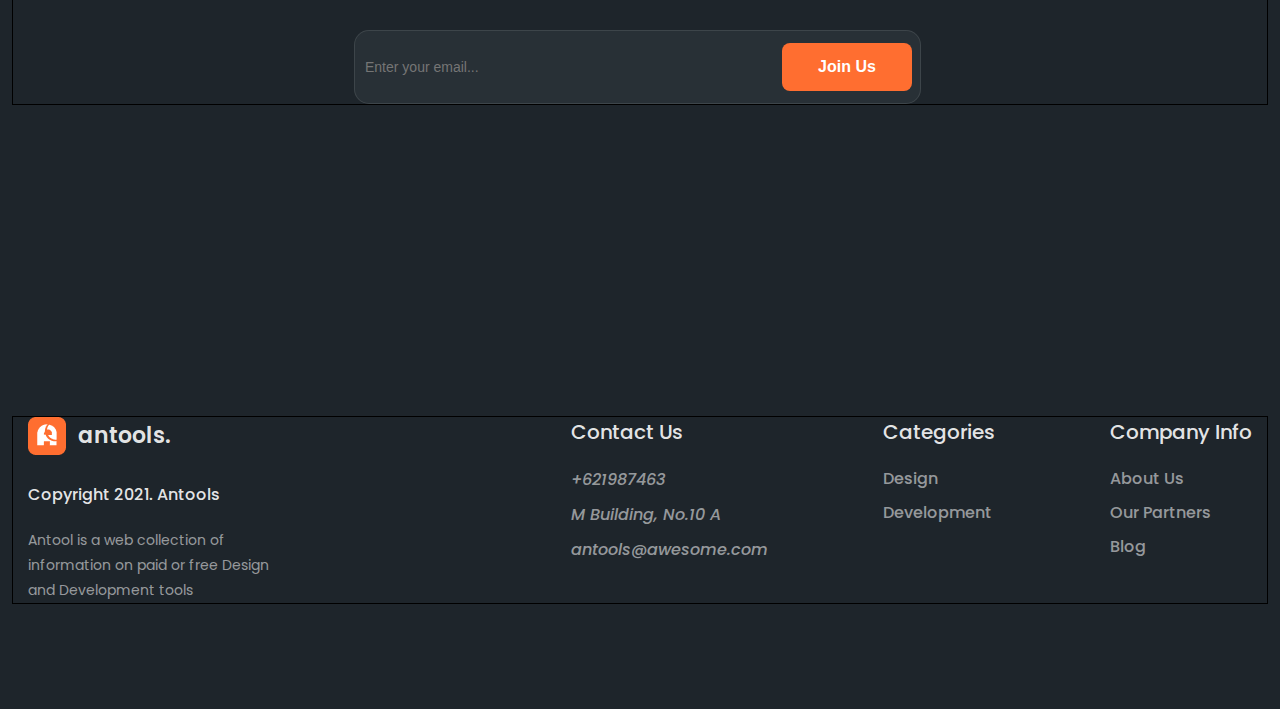
==== commit a3675c95: "debug" ====
--- a/index.html
+++ b/index.html
@@ -54,12 +54,9 @@
                     <button class="hero-submit" type="submit">Search</button>
                 </form>
                 <ul class="social-list">
-                    <li class="social-item"><a href="#" class="social-link"><img width="36" height"36"
-                                class="social-img" src="./зображення/icon-facebook.png" alt="logo-facebook"></a></li>
-                    <li class="social-item"><a href="#" class="social-link"><img class="social-img"width="36" height"36"
-                                ; src="./зображення/icon-instagram.png" alt="logo-instagram"></a></li>
-                    <li class="social-item"><a href="#" class="social-link"><img class="social-img" width="36" height"36"
-                                ;src="./зображення/icon-twitter.png" alt="logo-twitter"></a></li>
+                    <li class="social-item"><a href="#" class="social-link"><img width="36" height"36" class="social-img" src="./зображення/icon-facebook.png" alt="logo-facebook"></a></li>
+                    <li class="social-item"><a href="#" class="social-link"><img class="social-img"width="36" height"36"  src="./зображення/icon-instagram.png" alt="logo-instagram"></a></li>
+                    <li class="social-item"><a href="#" class="social-link"><img class="social-img" width="36" height"36" src="./зображення/icon-twitter.png" alt="logo-twitter"></a></li>
                 </ul>
             </div>
         </section>
--- a/css/style.css
+++ b/css/style.css
@@ -35,13 +35,14 @@
 }
 
 .header-img-logo {
-    margin-right: 21px;
+    margin-right: 15px;
 }
 
 .header-logo {
     font-size: 22px;
     font-weight: 600;
-    line-height: 1.5 color: var(--main-text-color);
+    line-height: 1.5 ;
+    color: var(--main-text-color);
 }
 
 .nav-list {
@@ -66,9 +67,7 @@
     display: flex;
 }
 
-.login-button:hover {
-    color: var(--accent-hover-color);
-}
+
 
 .login-button {
     transition: color 0.3s ease;
@@ -80,9 +79,8 @@
     font-weight: 600;
 }
 
-.sign-button:hover {
-    transform: scaleX(1.1) scaleY(1.1);
-   
+.login-button:hover {
+    color: var(--button-background-color);
 }
 
 .sign-button {
@@ -94,6 +92,11 @@
     color: rgba(255, 255, 255, 0.78);
     font-size: 16px;
     font-weight: 600;
+}
+
+.sign-button:hover {
+    transform: scaleX(1.1) scaleY(1.1);
+
 }
 
 main {
@@ -168,11 +171,6 @@
     color: var(--second-text-color);
 }*/
 
-.hero-submit:hover{
-color: var(--button-background-color);
-outline: 1px solid var(--accent-color);
-background-color: transparent;
-}
 
 .hero-submit {
     transition: color 0.3s ease;
@@ -181,11 +179,15 @@
     font-size: 16px;
     font-weight: 600;
     border-radius: 8px;
-    color: var(--accent-color);
     color: var(--accent-text-color);
     background-color: var(--button-background-color);
 }
 
+.hero-submit:hover {
+    color: var(--button-background-color);
+    outline: 1px solid var(--button-background-color);
+    background-color: transparent;
+}
 
 .social-list {
     margin-top: 110px;
@@ -224,6 +226,15 @@
     column-gap: 25px;
 }
 
+
+
+
+
+.popular-card {
+    flex-basis: calc((100% - 50px) / 3);
+    padding: 33px;
+}
+
 .popular-card:hover {
     background-color: var(--second-background-color);
     border-radius: 15px;
@@ -233,11 +244,6 @@
     background-color: var(--button-background-color);
 }
 
-.popular-card {
-    flex-basis: calc((100% - 50px) / 3);
-    padding: 33px;
-}
-
 .popular-box {
     display: flex;
 }
@@ -294,10 +300,7 @@
     font-weight: 600;
 }
 
-.popular-Load-more:hover {
-    color: var(--white-text-color);
-    background-color: var(--button-background-color);
-}
+
 
 .popular-Load-more {
     display: block;
@@ -313,7 +316,10 @@
     background-color: var(--main-background-color);
 }
 
-
+.popular-Load-more:hover {
+    color: var(--white-text-color);
+    background-color: var(--button-background-color);
+}
 
 .brands-container {
     padding: 55px 82px;
@@ -365,9 +371,7 @@
     font-weight: 500;
     line-height: 1.7;
 }
-.new-tools-button:hover {
-     transform: scaleX(1.1) scaleY(1.1)
- }
+
 .new-tools-button {
     transition: color 0.3s ease;
     padding: 16px 40px;
@@ -378,6 +382,10 @@
     line-height: 1.5;
     will-change: transform, padding, border;
     background-color: var(--button-background-color);
+}
+
+.new-tools-button:hover {
+    transform: scaleX(1.1) scaleY(1.1)
 }
 
 
@@ -391,6 +399,13 @@
     max-width: 601px;
 }
 
+
+
+.new-tools-card {
+    padding: 28px 21px;
+    flex-basis: calc((100% - 24px) / 2);
+}
+
 .new-tools-card:hover {
     border-radius: 15px;
     background-color: var(--second-background-color);
@@ -399,11 +414,6 @@
 .new-tools-card:hover .new-tools-visit {
     background-color: var(--button-background-color);
     border-radius: 8px;
-}
-
-.new-tools-card {
-    padding: 28px 21px;
-    flex-basis: calc((100% - 24px) / 2);
 }
 
 .new-tools-box {
@@ -508,7 +518,7 @@
     justify-content: space-between
 }
 
-.antools-logodisplay{
+.antools-logo{
     display: flex;
         align-items: center;
 }
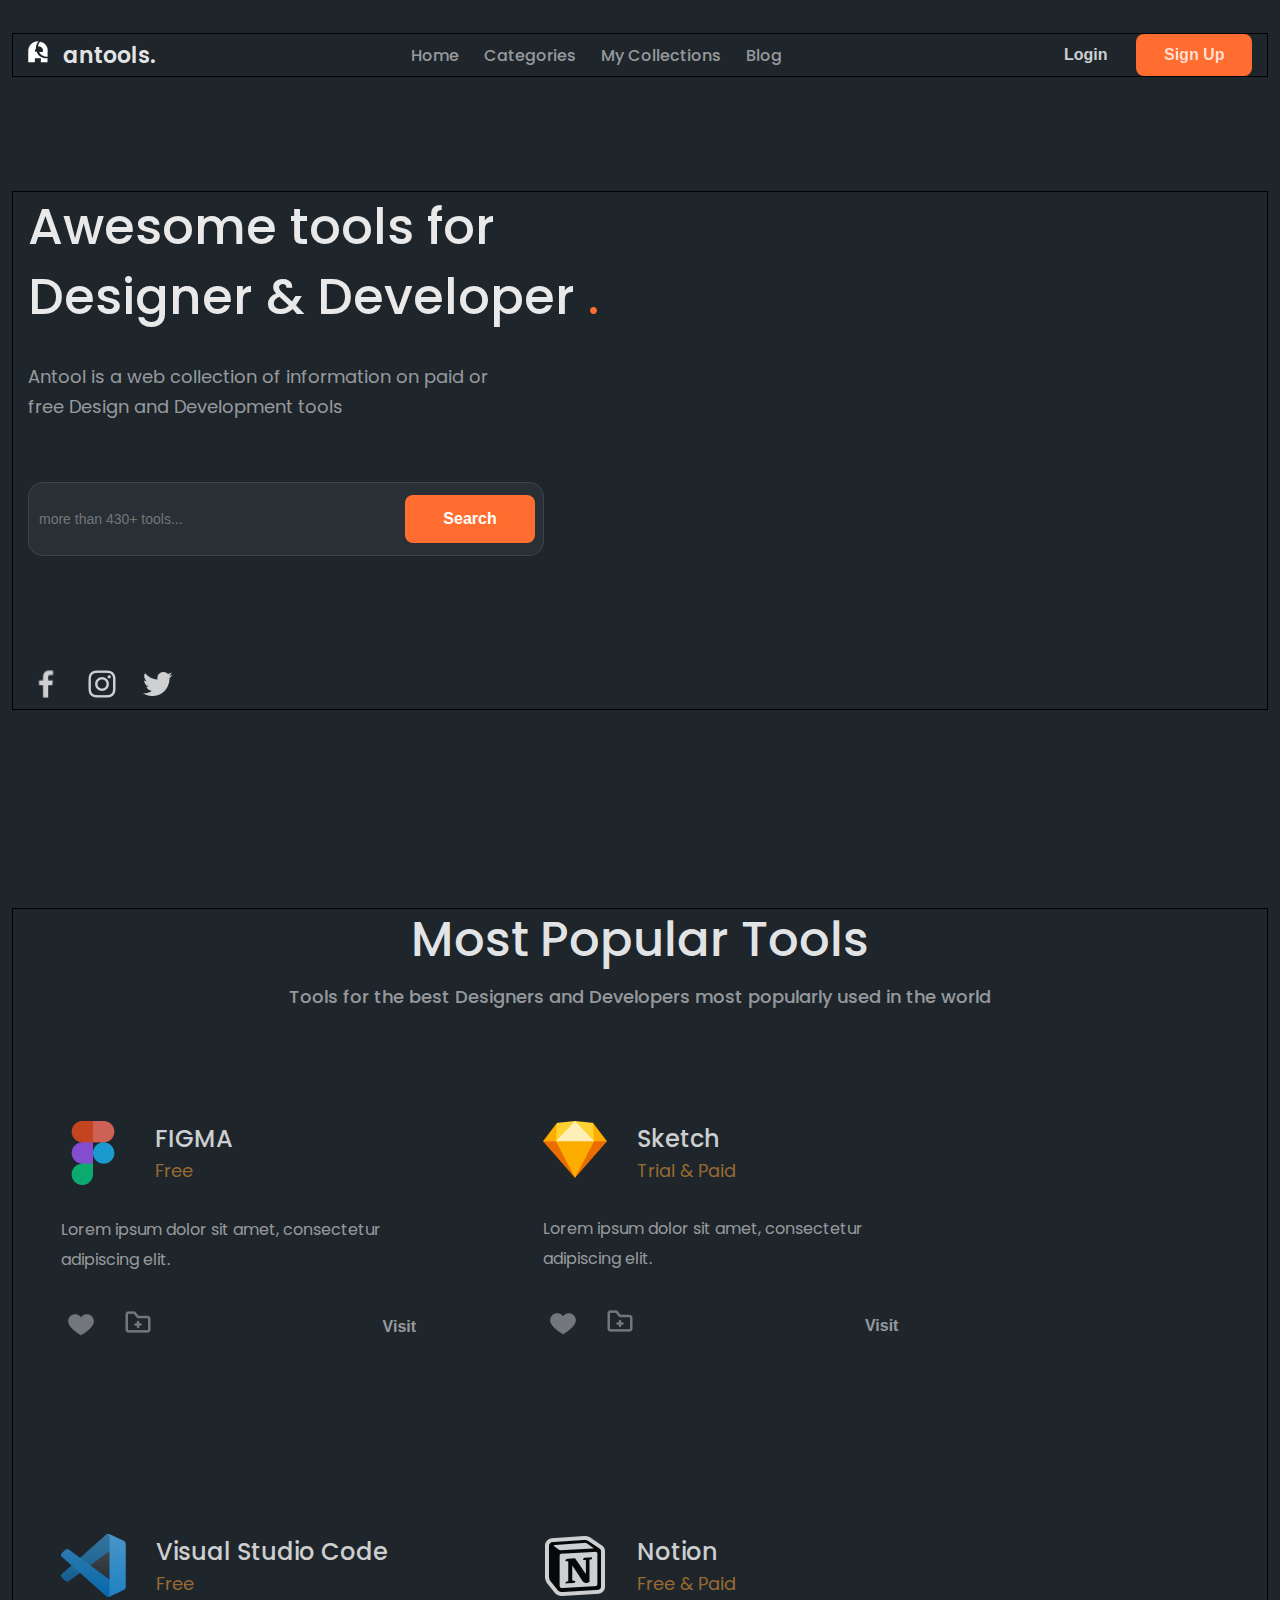
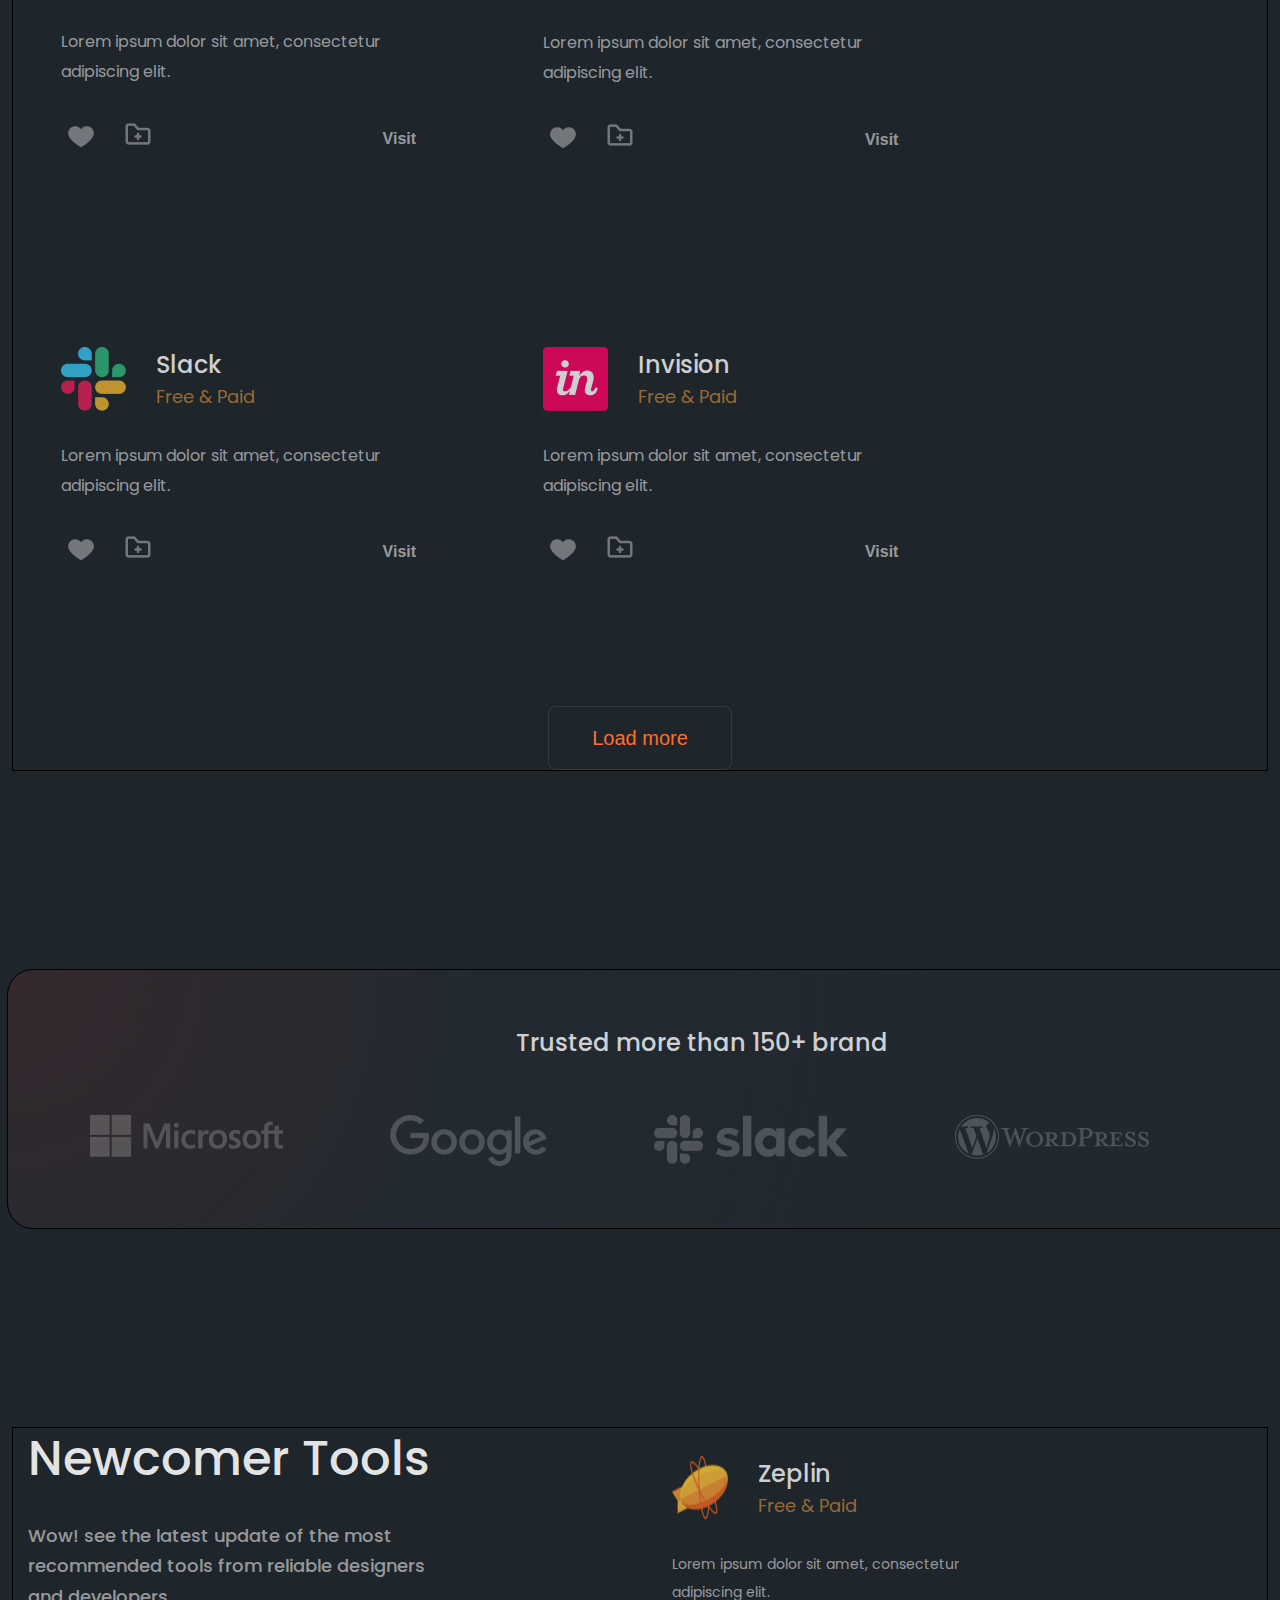
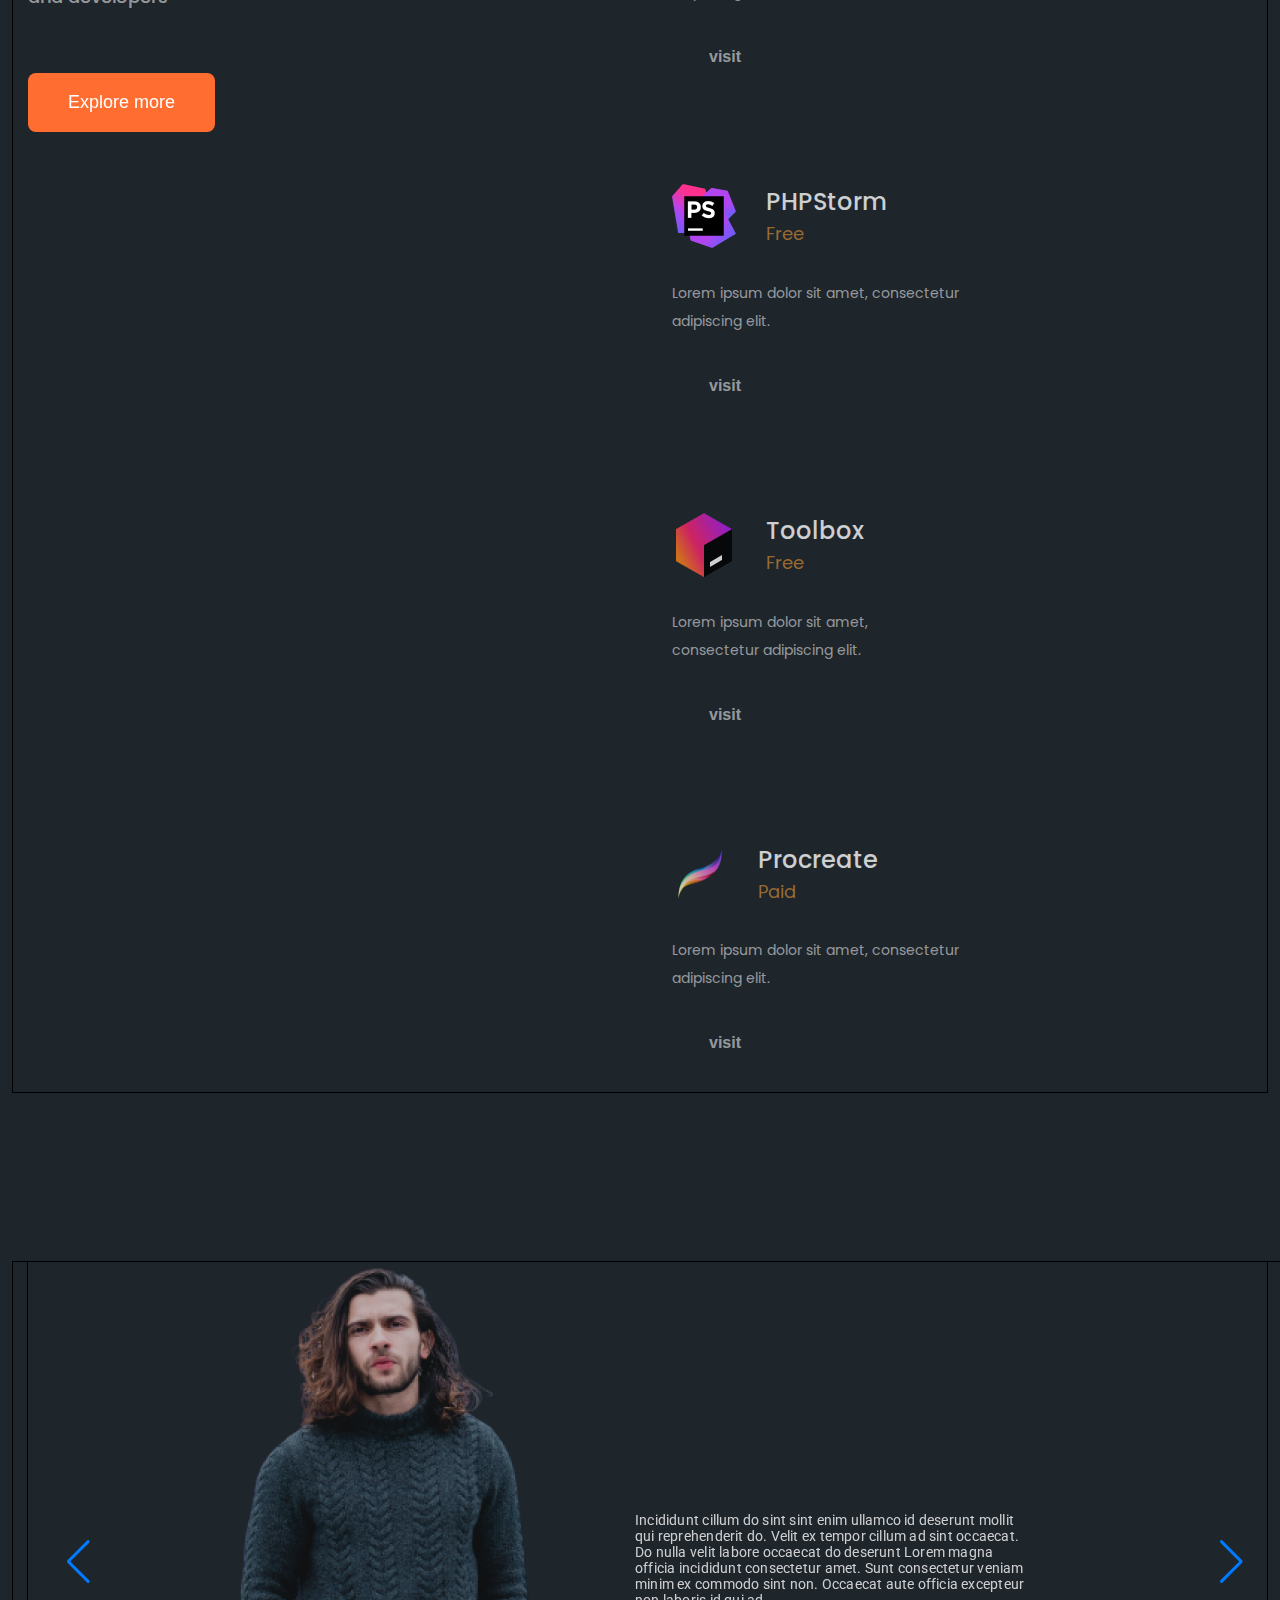
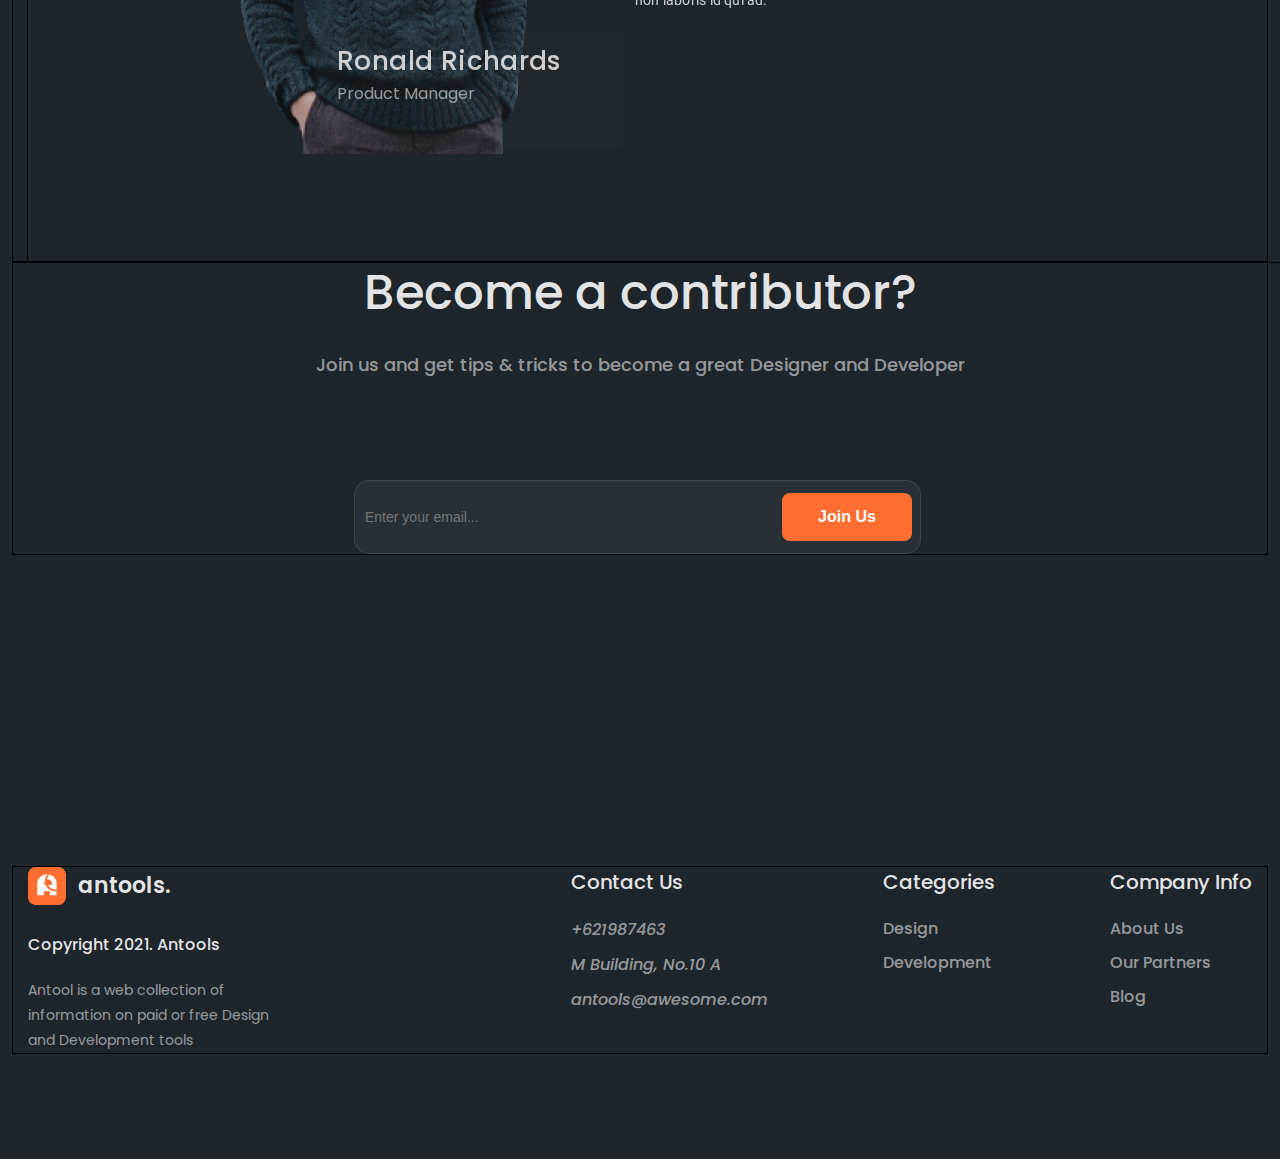
==== commit f698f1c7: "i" ====
--- a/index.html
+++ b/index.html
@@ -15,7 +15,7 @@
     <link rel="stylesheet" href="./css/reset.css">
     <link rel="stylesheet" href="./css/style.css">
     <link rel="stylesheet" href="https://cdn.jsdelivr.net/npm/swiper@11/swiper-bundle.min.css" />
-    <script src="./script.js"></script>
+    
 </head>
 
 <body>
@@ -279,7 +279,7 @@
                             <!-- Slides -->
                             <div class="swiper-slide reviews-box">
                                 <div class="reviews-wrap">
-                                    <img src="./images/review-img-1.png" alt="Review creator " width="392" />
+                                    <img class="reviews-img" src="./зображення/david-suarez-4a1nNlrS5ZI-unsplash (1).png" alt="Review creator " width="392" />
                                     <div class="reviews-info">
                                         <p class="reviews-mane">Ronald Richards</p>
                                         <p class="reviews-position">Product Manager</p>
@@ -396,6 +396,7 @@
                     </ul>
                 </div>
             </div>
+            <script src="./script.js"></script>
 </body>
 
 </html>--- a/css/style.css
+++ b/css/style.css
@@ -457,6 +457,63 @@
     background-color: var(--main-background-color);
 }
 
+.swiper {
+    width: 1200px;
+    height: 600px;
+}
+.reviews-img{
+    top: 0;
+    left: 150px;
+    position: absolute;
+}
+.reviews-info{
+    position: absolute;
+    margin-left: 260px;
+    margin-top: 370px;
+    padding:10px 23px 16px 22px ;
+    width: 265px;
+        height: 91px;
+        border-radius: 8px;
+        border: 1px rgba(255, 255, 255, 0.10);
+        background: rgba(40, 48, 54, 0.20);
+}
+
+.reviews-mane{
+
+      font-size: 26px;
+        font-weight: 500;
+        letter-spacing: 0.39px;
+       color: rgba(255, 253, 253, 0.78);
+}
+
+.reviews-position{
+    color: rgba(255, 253, 253, 0.55);
+        font-size: 16px;
+        font-weight: 400;
+}
+.reviews-text{
+    margin-left: 580px;
+    margin-top: 250px;
+width: 393px;
+color: rgba(255, 255, 255, 0.78);
+    font-family: Roboto;
+    font-size: 14px;
+    font-weight: 400;
+    letter-spacing: 0.21px;
+}
+
+
+
+.swiper-button-prev,
+.swiper-button-next {
+    color: var(--button-background-color);
+}
+
+.swiper-button-prev:hover,
+.swiper-button-next:hover {
+    color: var(--accent-hover-color);
+}
+
 
 .contributors {
     padding-bottom: 240px;
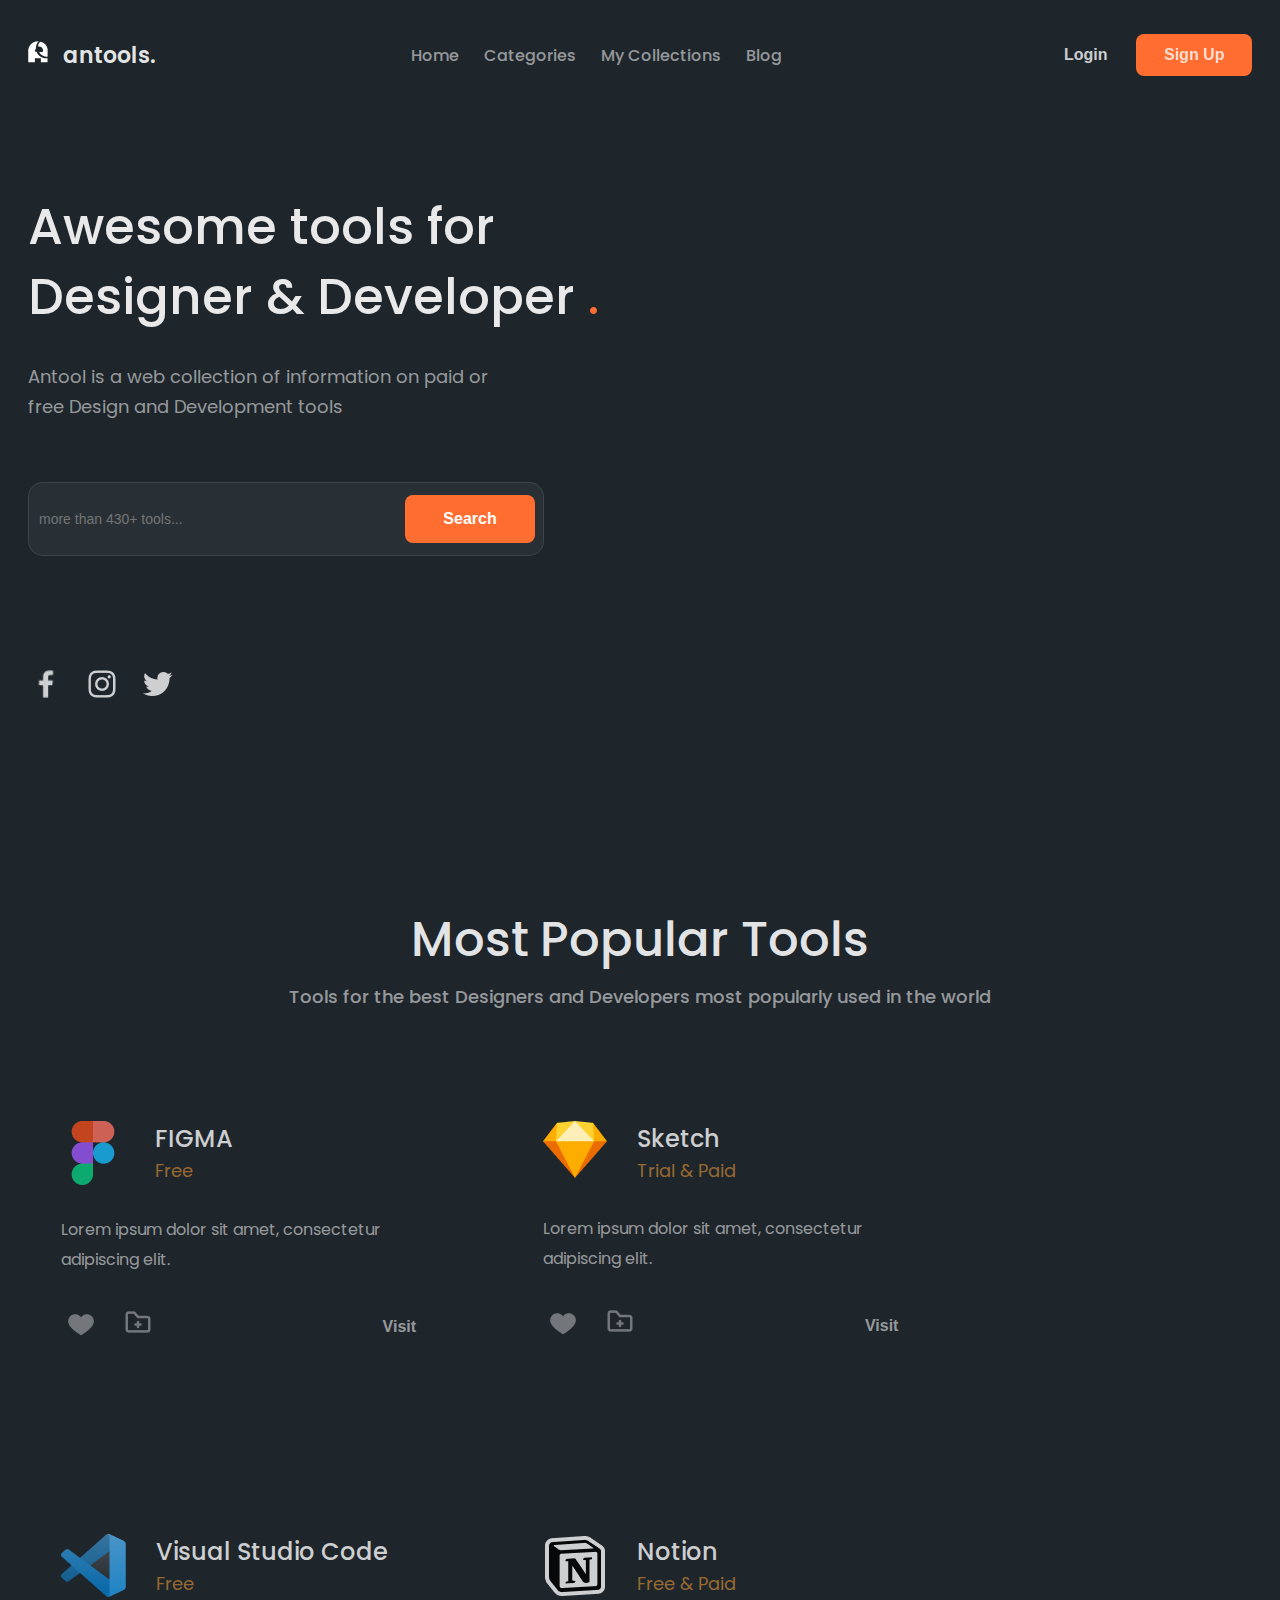
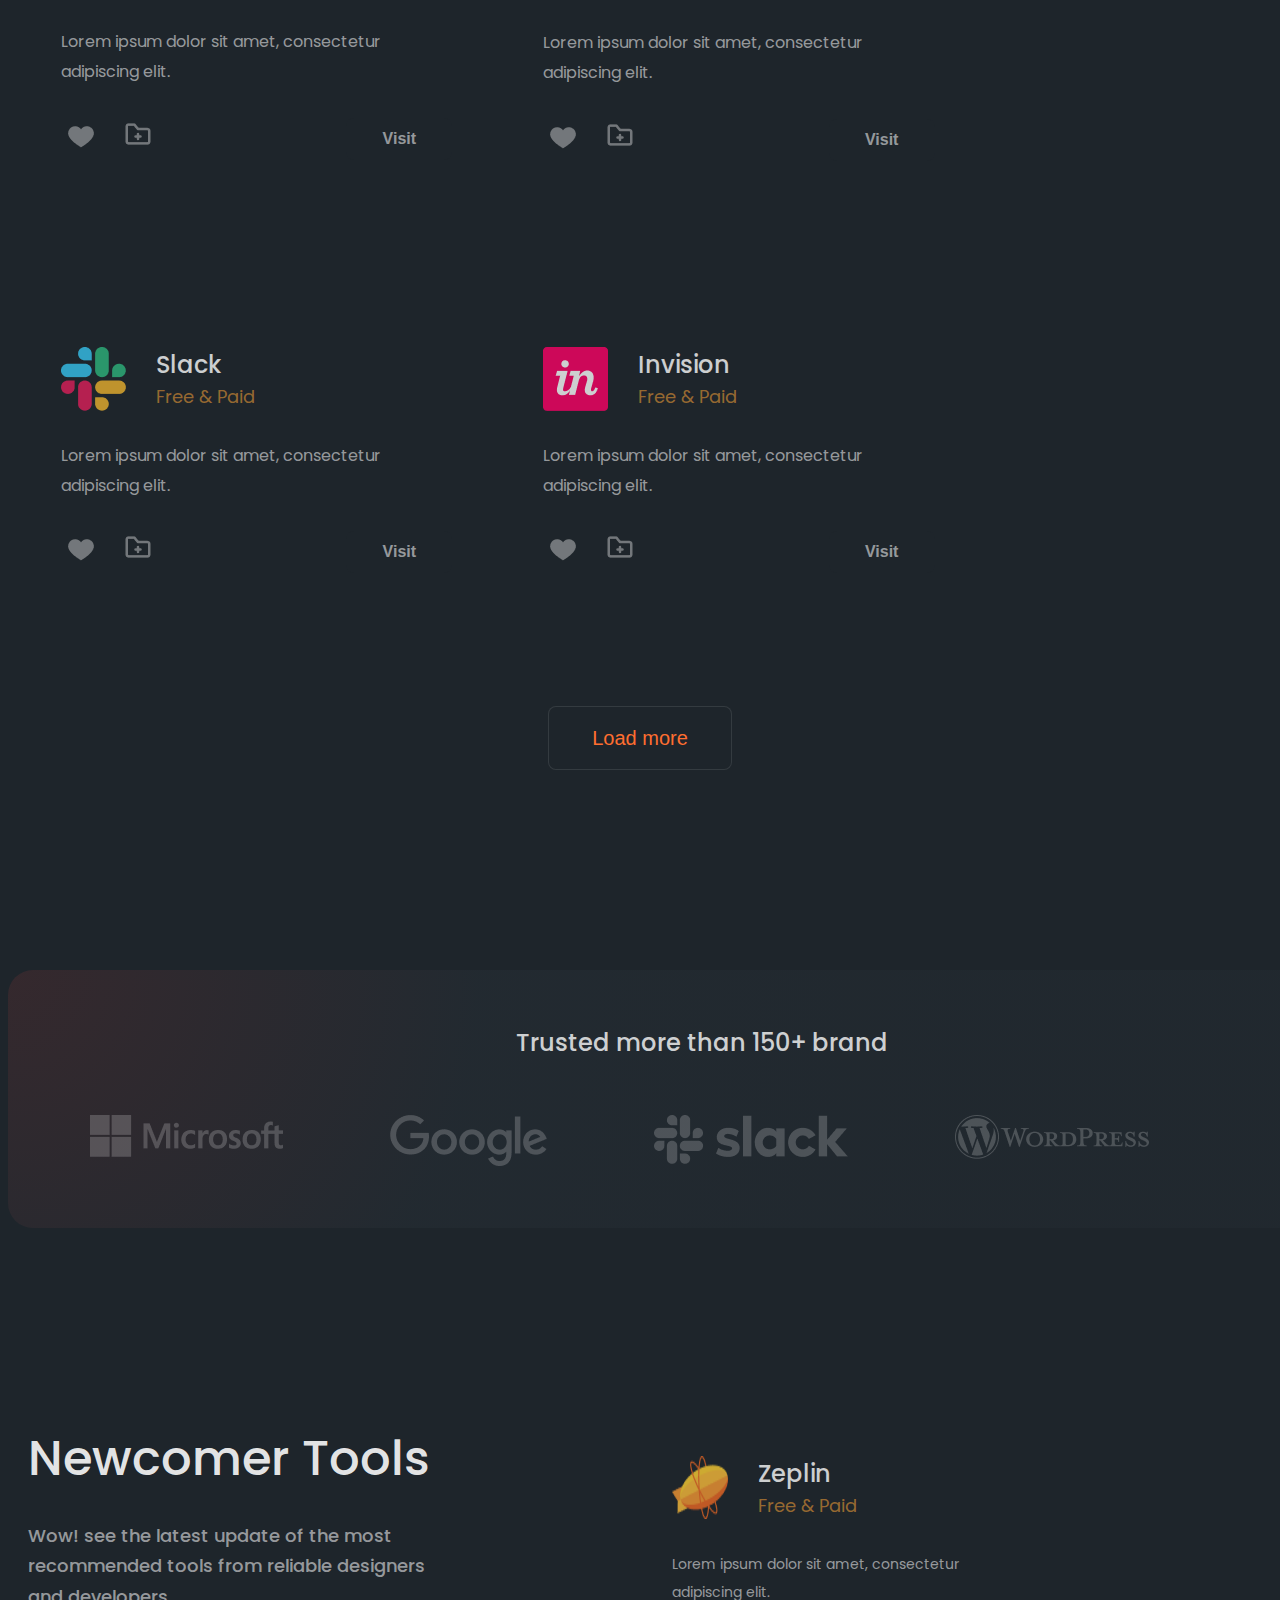
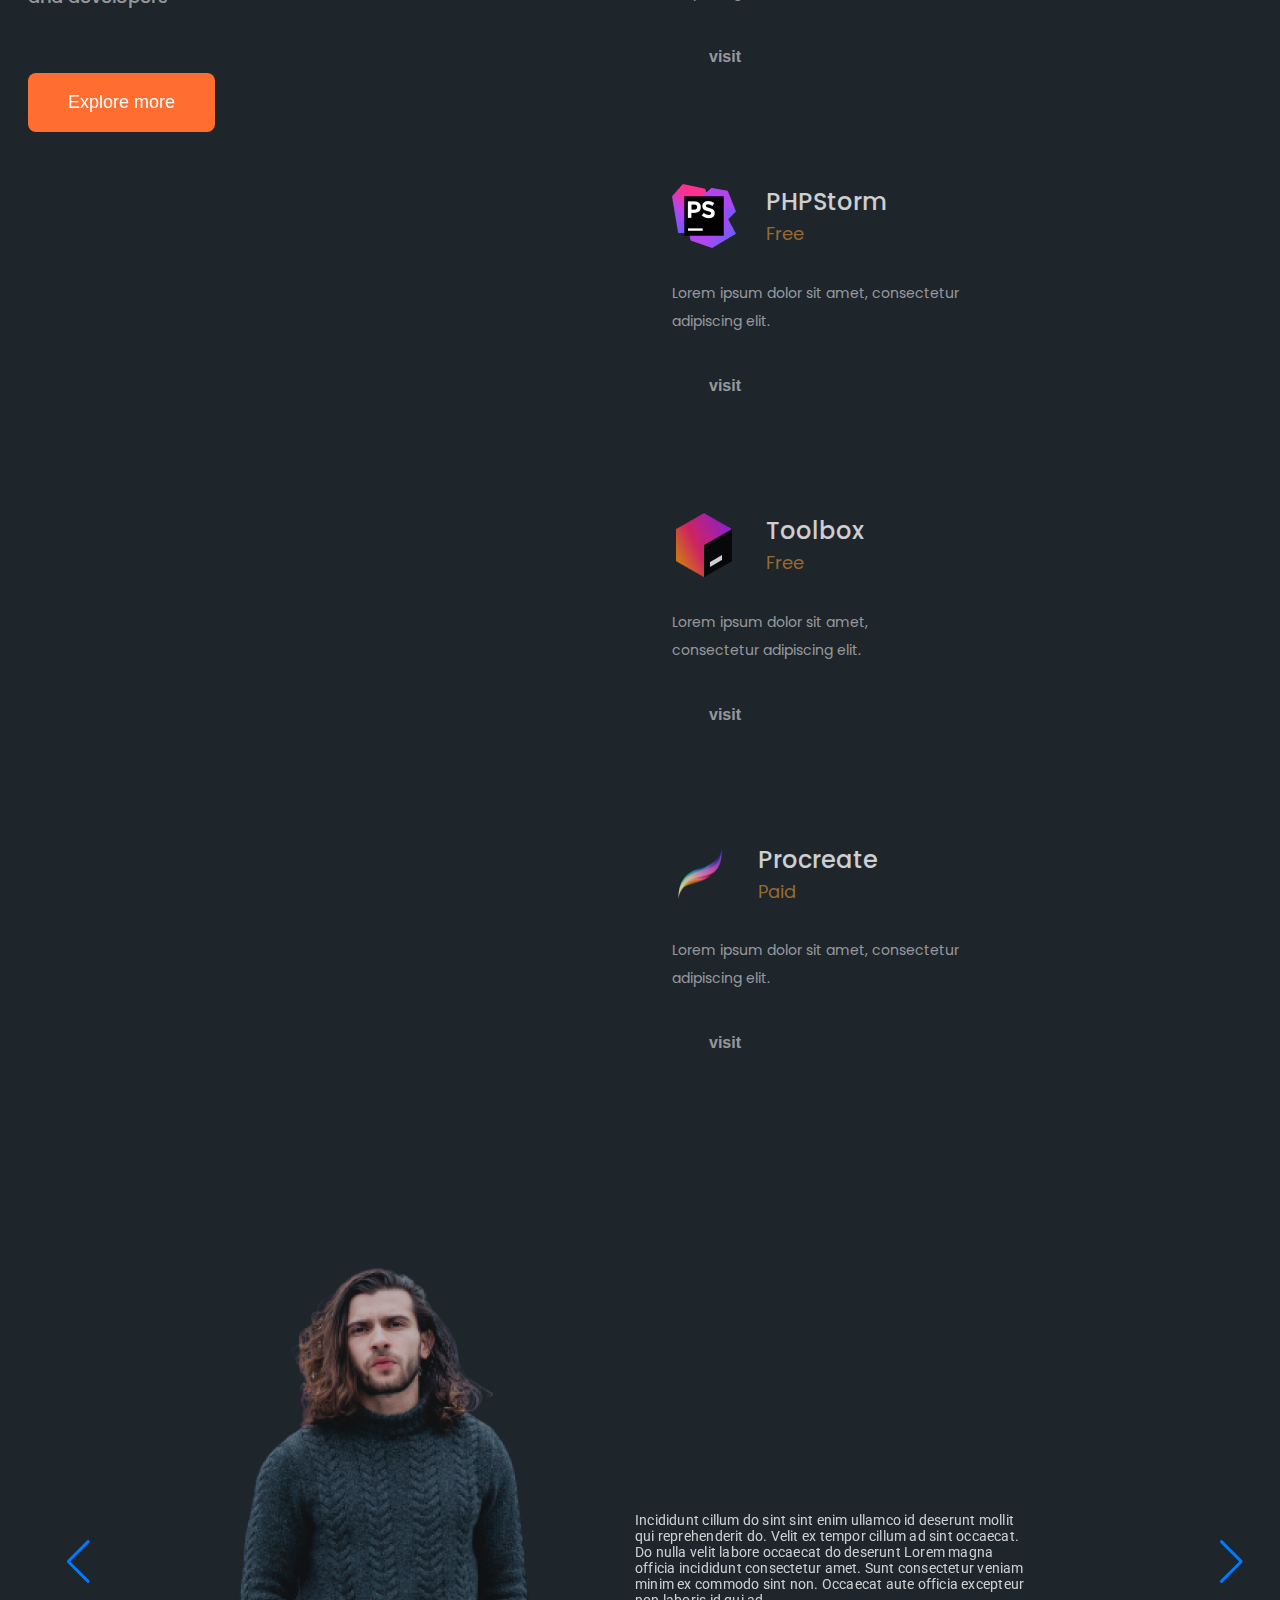
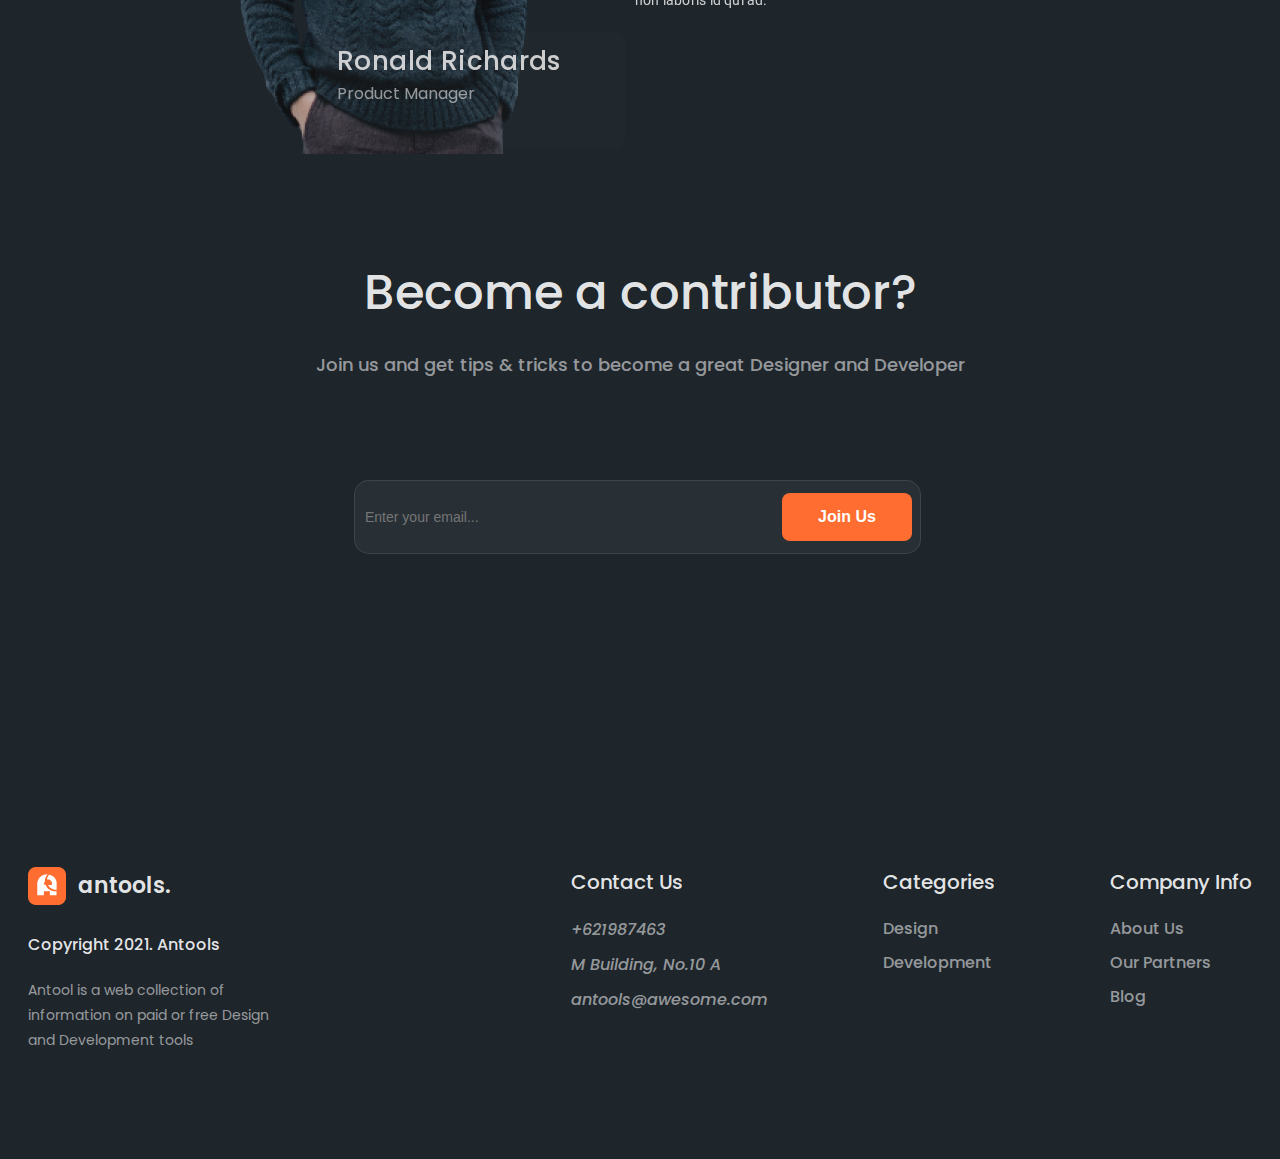
==== commit 45873cbf: "add swiper" ====
--- a/index.html
+++ b/index.html
@@ -15,7 +15,12 @@
     <link rel="stylesheet" href="./css/reset.css">
     <link rel="stylesheet" href="./css/style.css">
     <link rel="stylesheet" href="https://cdn.jsdelivr.net/npm/swiper@11/swiper-bundle.min.css" />
-    
+    <link
+  rel="stylesheet"
+  href="https://cdn.jsdelivr.net/npm/swiper@11/swiper-bundle.min.css"
+/>
+
+
 </head>
 
 <body>
@@ -396,7 +401,8 @@
                     </ul>
                 </div>
             </div>
-            <script src="./script.js"></script>
+            <script src="https://cdn.jsdelivr.net/npm/swiper@11/swiper-bundle.min.js"></script>
+            <script src="./script.js"></script> 
 </body>
 
 </html>--- a/css/style.css
+++ b/css/style.css
@@ -20,7 +20,6 @@
     padding: 0 15px;
     margin-left: auto;
     margin-right: auto;
-    outline: 1px solid black;
 }
 
 .header {
